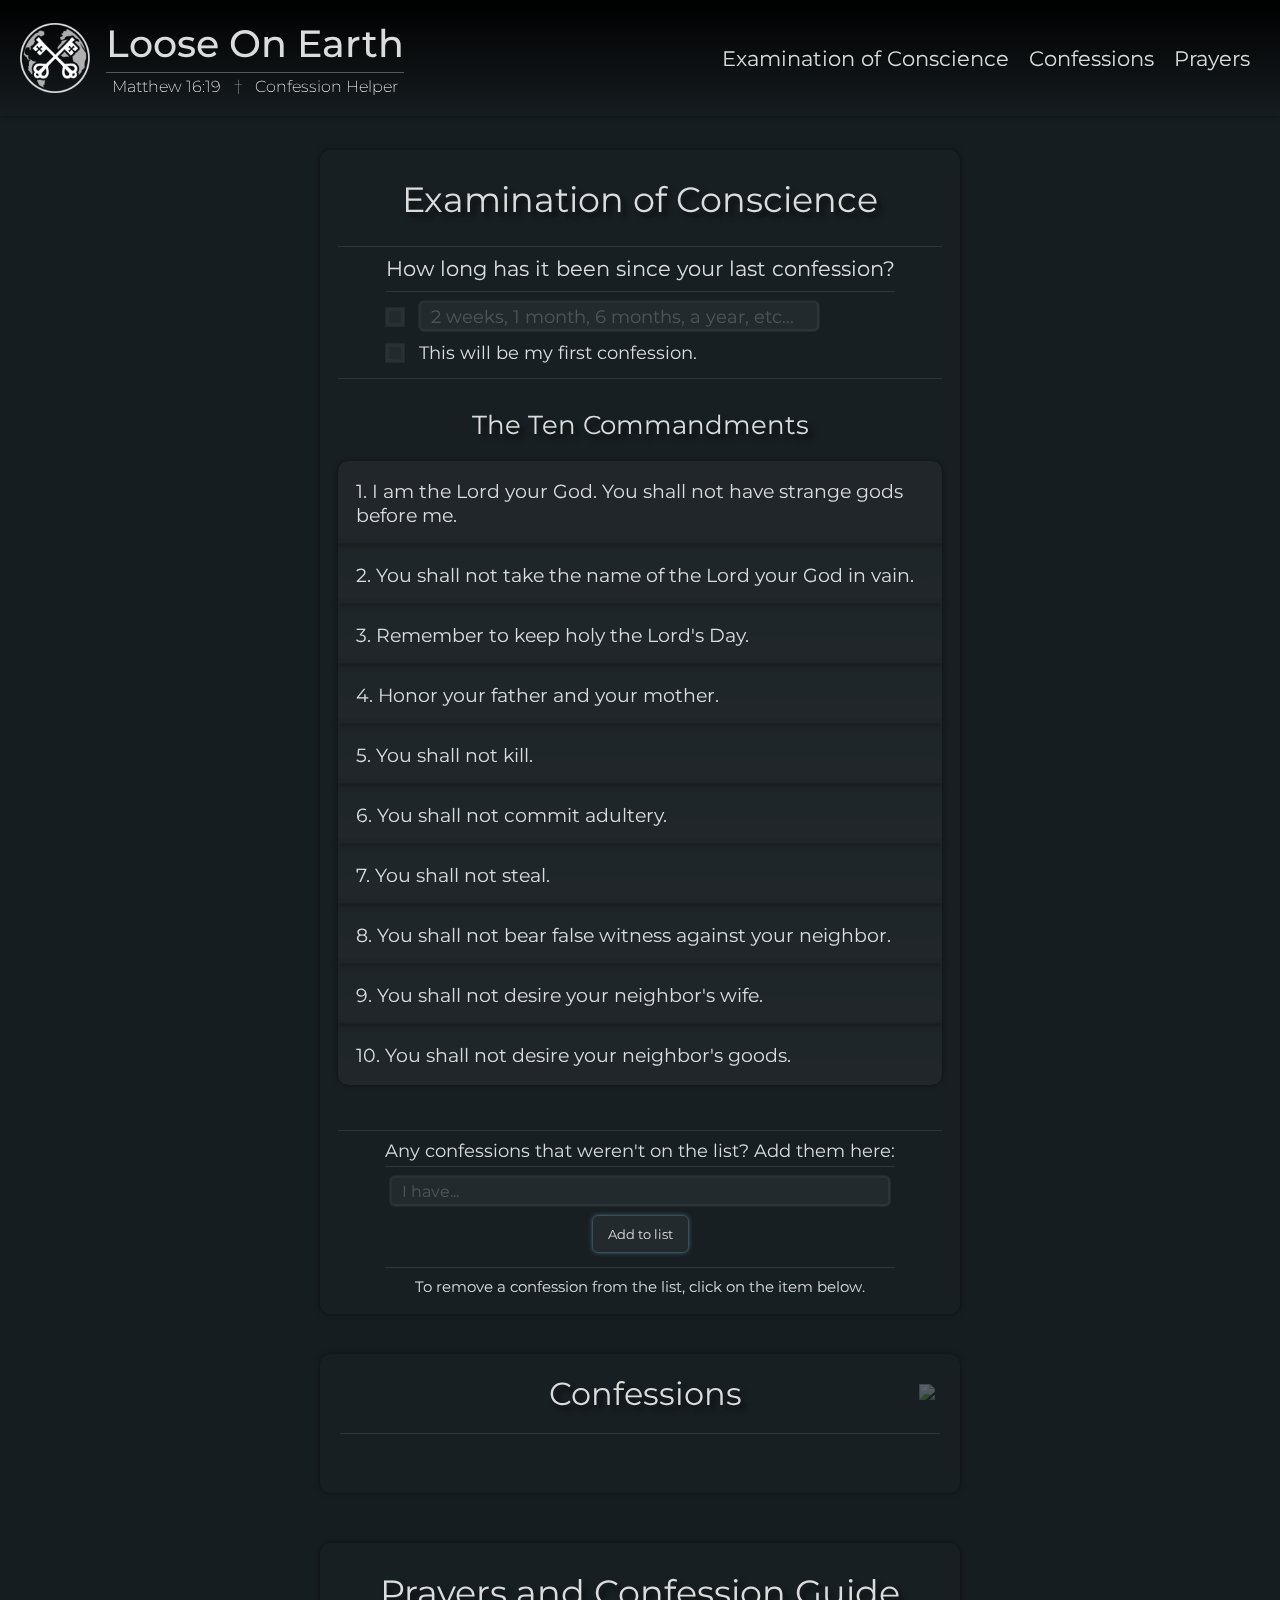
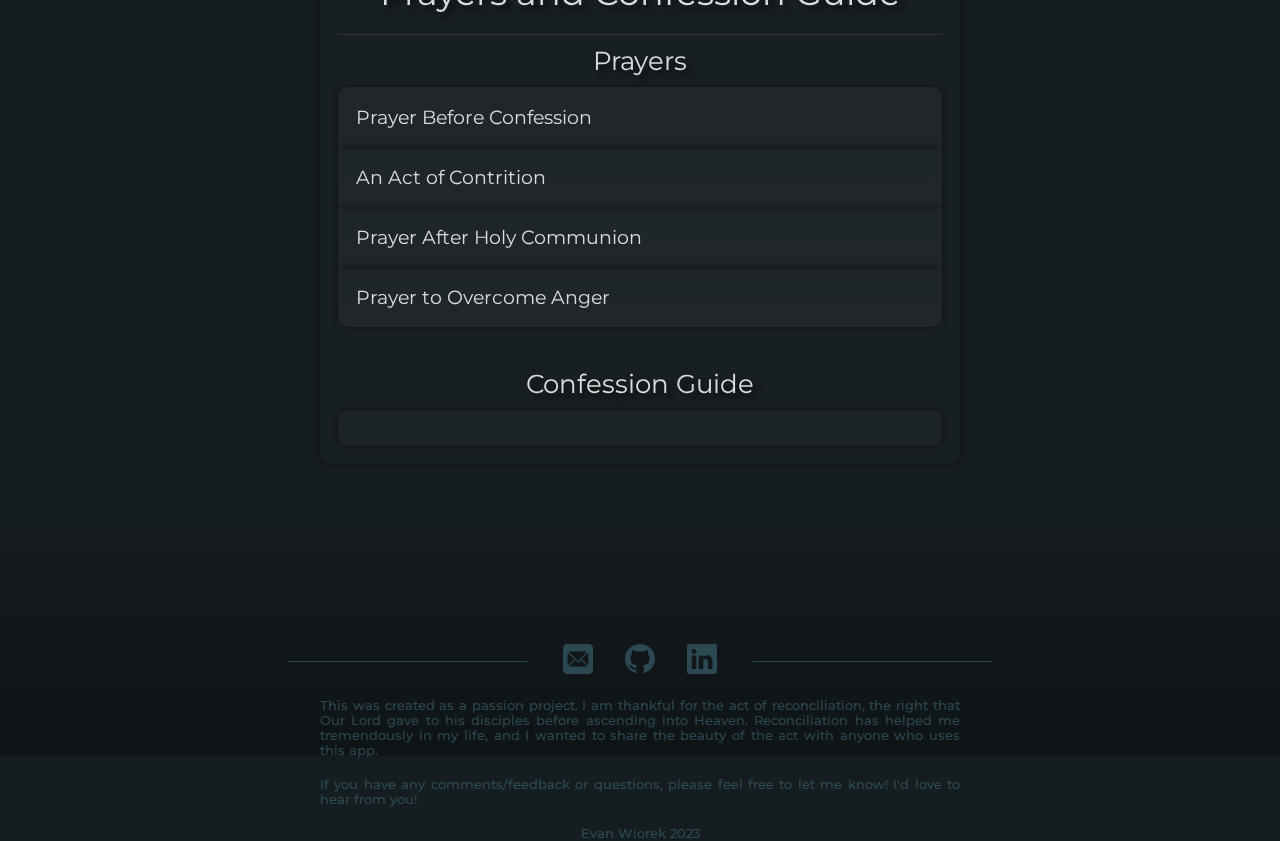
==== index.html @ c0ef5c5b "add-footer" ====
<!DOCTYPE html>
<html lang="en">

<head>
    <meta charset="UTF-8">
    <meta http-equiv="X-UA-Compatible" content="IE=edge">
    <meta name="viewport" content="width=device-width, initial-scale=1.0">
    <meta name="description"
        content="Create a list of confessions by going through an examination of conscience - prepare yourself with prayers before, during, and after The Act of Reconciliation.">
    <meta property="og:description" content="Loose on Earth | Confession Helper" />
    <title>Loose on Earth | Confession Helper</title>
    <meta property="og:title" content="Evan Wiorek" />
    <meta property="og:url" content="https://loose-on-earth.com/" />
    <meta property="og:image" content="https://i.imgur.com/UdhQSaC.png" />
    <link rel="icon" type="image/x-icon" href="/assets/favicon.ico">
    <link rel="stylesheet" href="style.css">
    <link rel="stylesheet" href="universal-and-media.css">
</head>

<body>
    <div class="main-container" id="topofpage">

        <!--Background Image-->
        <img class="background-image" src="./assets/bg8.jpg" alt="bg">


        <!-- Mobile Navigation Menu -->
        <div class="mobile-nav">
            <div class="mobile-left">
                <a href="#topofpage">
                    <div class="logo d-flex align-items-center gap-1">
                        <div class="logo-left d-flex align-items-center">
                            <img src="./assets/logo.png" alt="Loose On Earth logo">
                        </div>
                        <div class="logo-right">
                            <h2>Loose On Earth</h2>
                            <div class="logo-line"></div>
                            <div class="logo-bottom d-flex align-items-center justify-content-around">
                                <h6>Matthew 16:19</h6>
                                <span class="vertical-line">†</span>
                                <h6>Confession Helper</h6>
                            </div>
                        </div>
                    </div>
                </a>
            </div>
            <div class="mobile-right" id="mobile-links">
                <div class="mobile-line col-sm-11 col-md-11"></div>
                <a href="#examination-of-conscience">Examination of Conscience</a>
                <a href="#confessions-list-jump-point">Confessions</a>
                <a href="#prayers">Prayers</a>
            </div>
            <a href="javascript:void(0);" class="icon" onclick="mobileNav()">
                <svg xmlns="http://www.w3.org/2000/svg" width="25" height="25" fill="currentColor" class="bi bi-list"
                    viewBox="0 0 16 16">
                    <path fill-rule="evenodd"
                        d="M2.5 12a.5.5 0 0 1 .5-.5h10a.5.5 0 0 1 0 1H3a.5.5 0 0 1-.5-.5zm0-4a.5.5 0 0 1 .5-.5h10a.5.5 0 0 1 0 1H3a.5.5 0 0 1-.5-.5zm0-4a.5.5 0 0 1 .5-.5h10a.5.5 0 0 1 0 1H3a.5.5 0 0 1-.5-.5z" />
                </svg>
            </a>
        </div>

        <!--Desktop Navbar-->
        <div class="navbar d-flex align-items-center justify-content-between">
            <div class="nav-left d-flex">
                <a href="#topofpage">
                    <div class="logo d-flex align-items-center gap-1">
                        <div class="logo-left d-flex align-items-center">
                            <img src="./assets/logo.png" alt="Loose On Earth Logo">
                        </div>
                        <div class="logo-right">
                            <h2>Loose On Earth</h2>
                            <div class="logo-line"></div>
                            <div class="logo-bottom d-flex align-items-center justify-content-around">
                                <h6>Matthew 16:19</h6>
                                <span class="vertical-line">†</span>
                                <h6>Confession Helper</h6>
                            </div>
                        </div>
                    </div>
                </a>
            </div>
            <div class="nav-right d-flex">
                <a class="navlink" href="#examination-of-conscience">Examination of Conscience</a>
                <a class="navlink" href="#confessions-list-jump-point">Confessions</a>
                <a class="navlink" href="#prayers">Prayers</a>
            </div>
        </div>

        <!--webpage body-->
        <div class="body-container d-flex flex-column align-items-center col-sm-12 m-auto">

            <!--Examination of Conscience-->

            <div class="eoc-container" id="examination-of-conscience">
                <div class="card-body col-lg-6 col-md-9 col-sm-11 m-auto d-flex flex-column">
                    <h1 class="eoc-title">Examination of Conscience</h1>
                    <div class="body-container-line"></div>

                    <!--Time since last confession-->
                    <div class="time-since-last-container m-auto">
                        <h3 class="m-bottom">How long has it been since your last confession?</h3>
                        <div class="body-container-line m-bottom"></div>
                        <div class="options">
                            <div class="option-1">
                                <input type="radio" id="custom-time" name="time-since"
                                    onclick="beforeListAdd(this, customTime)">
                                <label for="custom-time"><input type="text" id="customTime"
                                        placeholder="2 weeks, 1 month, 6 months, a year, etc..."
                                        oninput="customTimeSentence()" onclick="customTimeClick()"></label>
                            </div>
                            <div class="option-2">
                                <input type="radio" id="first-time" name="time-since"
                                    onclick="beforeListAdd(this, firstTime)">
                                <label for="first-time"><span id="firstTime">This will be my first
                                        confession.</span></label>
                            </div>
                        </div>
                    </div>

                    <div class="body-container-line"></div>

                    <!--The ten commandments-->
                    <div class="ten-commandments m-auto">
                        <h2 class="tenc-title">The Ten Commandments</h2>
                        <button class="accordion commandment-1">1. I am the Lord your God. You shall not have strange
                            gods
                            before
                            me.</button>

                        <div class="panel panel-text transition-1">
                            <p>Check all that apply:</p>
                            <div class="body-container-line"></div>
                            <label class="check-item-container">
                                <input type="checkbox" onclick="addToConfessionList(this, item1)">
                                <span class="check-text" id="item1">I failed to give God enough of my time in
                                    prayer</span>
                                <span class="checkmark"></span>
                            </label>

                            <label class="check-item-container">
                                <input type="checkbox" onclick="addToConfessionList(this, item2)">
                                <span class="check-text" id="item2">I refused to believe in the teachings of the
                                    Catholic
                                    Church.</span>
                                <span class="checkmark"></span>
                            </label>

                            <label class="check-item-container">
                                <input type="checkbox" onclick="addToConfessionList(this, item3)">
                                <span class="check-text" id="item3">I've been involved with superstitious practices or
                                    with
                                    the occult (palm-reading, fortune-telling, etc)</span>
                                <span class="checkmark"></span>
                            </label>

                            <label class="check-item-container">
                                <input type="checkbox" onclick="addToConfessionList(this, item4)">
                                <span class="check-text" id="item4">I've been involed in/practiced other religions
                                    besides
                                    Catholicism</span>
                                <span class="checkmark"></span>
                            </label>

                            <label class="check-item-container">
                                <input type="checkbox" onclick="addToConfessionList(this, item5)">
                                <span class="check-text" id="item5">I performed my duties toward God
                                    reluctantly/grudgingly</span>
                                <span class="checkmark"></span>
                            </label>

                            <label class="check-item-container">
                                <input type="checkbox" onclick="addToConfessionList(this, item6)">
                                <span class="check-text" id="item6">I received the Eucharist in a state of mortal sin or
                                    without proper preparation</span>
                                <span class="checkmark"></span>
                            </label>

                            <label class="check-item-container">
                                <input type="checkbox" onclick="addToConfessionList(this, item7)">
                                <span class="check-text" id="item7">I failed to fast for an hour before receiving the
                                    Eucharist</span>
                                <span class="checkmark"></span>
                            </label>

                            <label class="check-item-container">
                                <input type="checkbox" onclick="addToConfessionList(this, item8)">
                                <span class="check-text" id="item8">I deliberately told a lie or withheld a mortal sin
                                    from
                                    the
                                    priest in Confession</span>
                                <span class="checkmark"></span>
                            </label>

                            <label class="check-item-container">
                                <input type="checkbox" onclick="addToConfessionList(this, item9)">
                                <span class="check-text" id="item9">I presumed God's mercy (committed a sin because I
                                    know
                                    God will forgive me)</span>
                                <span class="checkmark"></span>
                            </label>


                            <label class="check-item-container">
                                <input type="checkbox" onclick="addToConfessionList(this, item10)">
                                <span class="check-text" id="item10">I failed to defend Catholic moral values</span>
                                <span class="checkmark"></span>
                            </label>


                            <label class="check-item-container">
                                <input type="checkbox" onclick="addToConfessionList(this, item11)">
                                <span class="check-text" id="item11">I committed the sin of sacrilege (profanation of a
                                    sacred person, place, or thing)</span>
                                <span class="checkmark"></span>
                            </label>


                            <label class="check-item-container">
                                <input type="checkbox" onclick="addToConfessionList(this, item12)">
                                <span class="check-text" id="item12">I voted for a candidate or a policy that does not
                                    align
                                    with my Catholic values</span>
                                <span class="checkmark"></span>
                            </label>


                            <label class="check-item-container">
                                <input type="checkbox" onclick="addToConfessionList(this, item13)">
                                <span class="check-text" id="item13">I listened to music or watched TV/Movie media that
                                    had
                                    a bad influence on me</span>
                                <span class="checkmark"></span>
                            </label>


                            <label class="check-item-container">
                                <input type="checkbox" onclick="addToConfessionList(this, item14)">
                                <span class="check-text" id="item14">I failed to make God a priority in my life</span>
                                <span class="checkmark"></span>
                            </label>


                            <label class="check-item-container">
                                <input type="checkbox" onclick="addToConfessionList(this, item15)">
                                <span class="check-text" id="item15">I've been prideful or vain</span>
                                <span class="checkmark"></span>
                            </label>


                            <label class="check-item-container">
                                <input type="checkbox" onclick="addToConfessionList(this, item16)">
                                <span class="check-text" id="item16">I committed gluttony (eating/drinking to the
                                    destruction of our health)</span>
                                <span class="checkmark"></span>
                            </label>

                        </div>

                        <button class="accordion">2. You shall not take the name of the Lord your God in vain.</button>
                        <div class="panel panel-text transition-2">

                            <label class="check-item-container">
                                <input type="checkbox" onclick="addToConfessionList(this, item17)">
                                <span class="check-text" id="item17">I failed to try my best to fulfill my promises to
                                    God</span>
                                <span class="checkmark"></span>
                            </label>

                            <label class="check-item-container">
                                <input type="checkbox" onclick="addToConfessionList(this, item18)">
                                <span class="check-text" id="item18">I used foul language</span>
                                <span class="checkmark"></span>
                            </label>

                            <label class="check-item-container">
                                <input type="checkbox" onclick="addToConfessionList(this, item19)">
                                <span class="check-text" id="item19">I used the Lord's name in vain, either jokingly,
                                    angrily, or in any irreverent way</span>
                                <span class="checkmark"></span>
                            </label>

                            <label class="check-item-container">
                                <input type="checkbox" onclick="addToConfessionList(this, item20)">
                                <span class="check-text" id="item20">I insulted God</span>
                                <span class="checkmark"></span>
                            </label>


                        </div>
                        <button class="accordion">3. Remember to keep holy the Lord's Day.</button>
                        <div class="panel panel-text transition-3">
                            <label class="check-item-container">
                                <input type="checkbox" onclick="addToConfessionList(this, item21)">
                                <span class="check-text" id="item21">I skipped mass on a Sunday</span>
                                <span class="checkmark"></span>
                            </label>

                            <label class="check-item-container">
                                <input type="checkbox" onclick="addToConfessionList(this, item22)">
                                <span class="check-text" id="item22">I skipped mass on a holy day of obligation</span>
                                <span class="checkmark"></span>
                            </label>

                            <label class="check-item-container">
                                <input type="checkbox" onclick="addToConfessionList(this, item23)">
                                <span class="check-text" id="item23">I often arrive to mass late or leave early</span>
                                <span class="checkmark"></span>
                            </label>

                            <label class="check-item-container">
                                <input type="checkbox" onclick="addToConfessionList(this, item24)">
                                <span class="check-text" id="item24">I was too busy to rest and spend with my family on
                                    Sunday</span>
                                <span class="checkmark"></span>
                            </label>

                            <label class="check-item-container">
                                <input type="checkbox" onclick="addToConfessionList(this, item25)">
                                <span class="check-text" id="item25">I failed to fast on Ash Wednesday and Good
                                    Friday</span>
                                <span class="checkmark"></span>
                            </label>

                            <label class="check-item-container">
                                <input type="checkbox" onclick="addToConfessionList(this, item26)">
                                <span class="check-text" id="item26">I failed to receive the Eucharist at least once
                                    during Easter</span>
                                <span class="checkmark"></span>
                            </label>

                        </div>
                        <button class="accordion">4. Honor your father and your mother.</button>
                        <div class="panel panel-text transition-1">
                            <p>For Parents:</p>
                            <div class="body-container-line"></div>

                            <label class="check-item-container">
                                <input type="checkbox" onclick="addToConfessionList(this, item27)">
                                <span class="check-text" id="item27">I failed to teach my children their prayers, send
                                    them to church, or give them a Christian education</span>
                                <span class="checkmark"></span>
                            </label>

                            <label class="check-item-container">
                                <input type="checkbox" onclick="addToConfessionList(this, item28)">
                                <span class="check-text" id="item28">I set a bad example for my children</span>
                                <span class="checkmark"></span>
                            </label>

                            <label class="check-item-container">
                                <input type="checkbox" onclick="addToConfessionList(this, item29)">
                                <span class="check-text" id="item29">I neglected my family</span>
                                <span class="checkmark"></span>
                            </label>

                            <label class="check-item-container">
                                <input type="checkbox" onclick="addToConfessionList(this, item30)">
                                <span class="check-text" id="item30">I neglected to watch over my children, monitor
                                    their companions, and the media they partake in (books, movies shows, social media,
                                    etc)</span>
                                <span class="checkmark"></span>
                            </label>

                            <label class="check-item-container">
                                <input type="checkbox" onclick="addToConfessionList(this, item31)">
                                <span class="check-text" id="item31">I failed to see to it that my child made their
                                    First Confession and First Communion</span>
                                <span class="checkmark"></span>
                            </label>

                            <label class="check-item-container">
                                <input type="checkbox" onclick="addToConfessionList(this, item32)">
                                <span class="check-text" id="item32">I failed to see to it that my children have
                                    received the sacrament of Confirmation</span>
                                <span class="checkmark"></span>
                            </label>

                            <label class="check-item-container">
                                <input type="checkbox" onclick="addToConfessionList(this, item33)">
                                <span class="check-text" id="item33">I failed to care for my elderly relatives</span>
                                <span class="checkmark"></span>
                            </label>

                            <label class="check-item-container">
                                <input type="checkbox" onclick="addToConfessionList(this, item34)">
                                <span class="check-text" id="item34">I failed to teach my children about their human
                                    sexuality</span>
                                <span class="checkmark"></span>
                            </label>

                            <label class="check-item-container">
                                <input type="checkbox" onclick="addToConfessionList(this, item35)">
                                <span class="check-text" id="item35">I've broken a just law</span>
                                <span class="checkmark"></span>
                            </label>
                            <div class="body-container-line"></div>

                            <p>For Children:</p>
                            <div class="body-container-line"></div>

                            <label class="check-item-container">
                                <input type="checkbox" onclick="addToConfessionList(this, item36)">
                                <span class="check-text" id="item36">I've been disobedient toward my parents</span>
                                <span class="checkmark"></span>
                            </label>

                            <label class="check-item-container">
                                <input type="checkbox" onclick="addToConfessionList(this, item37)">
                                <span class="check-text" id="item37">I neglected to help my parents when my help was
                                    needed</span>
                                <span class="checkmark"></span>
                            </label>

                            <label class="check-item-container">
                                <input type="checkbox" onclick="addToConfessionList(this, item38)">
                                <span class="check-text" id="item38">I've shown my parents little affection or
                                    respect</span>
                                <span class="checkmark"></span>
                            </label>

                            <label class="check-item-container">
                                <input type="checkbox" onclick="addToConfessionList(this, item39)">
                                <span class="check-text" id="item39">I reacted in spite when corrected by my
                                    parents</span>
                                <span class="checkmark"></span>
                            </label>

                            <label class="check-item-container">
                                <input type="checkbox" onclick="addToConfessionList(this, item40)">
                                <span class="check-text" id="item40">I failed to do my chores</span>
                                <span class="checkmark"></span>
                            </label>

                        </div>
                        <button class="accordion">5. You shall not kill.</button>
                        <div class="panel panel-text transition-1">


                            <label class="check-item-container">
                                <input type="checkbox" onclick="addToConfessionList(this, item41)">
                                <span class="check-text" id="item41">I've injured or taken the life of someone either
                                    intentionally or with reckless driving</span>
                                <span class="checkmark"></span>
                            </label>

                            <label class="check-item-container">
                                <input type="checkbox" onclick="addToConfessionList(this, item42)">
                                <span class="check-text" id="item42">I physically hurt someone</span>
                                <span class="checkmark"></span>
                            </label>

                            <label class="check-item-container">
                                <input type="checkbox" onclick="addToConfessionList(this, item43)">
                                <span class="check-text" id="item43">I've made an occasion for others to sin (by way of
                                    conversation, the telling of religiously, racially, or sexually offensive jokes, my
                                    way of dressing, inviting someone to attend certain shows, lending harmful books or
                                    magazines, helping someone to steal, etc.)</span>
                                <span class="checkmark"></span>
                            </label>

                            <label class="check-item-container">
                                <input type="checkbox" onclick="addToConfessionList(this, item44)">
                                <span class="check-text" id="item44">I have failed to repair the scandal I have caused
                                    for others</span>
                                <span class="checkmark"></span>
                            </label>

                            <label class="check-item-container">
                                <input type="checkbox" onclick="addToConfessionList(this, item45)">
                                <span class="check-text" id="item45">I have caused harm to others with my words or
                                    actions</span>
                                <span class="checkmark"></span>
                            </label>

                            <label class="check-item-container">
                                <input type="checkbox" onclick="addToConfessionList(this, item46)">
                                <span class="check-text" id="item46">I have harbored hatred or desired revenge toward
                                    another in my heart</span>
                                <span class="checkmark"></span>
                            </label>

                            <label class="check-item-container">
                                <input type="checkbox" onclick="addToConfessionList(this, item47)">
                                <span class="check-text" id="item47">I have mutilated myself</span>
                                <span class="checkmark"></span>
                            </label>

                            <label class="check-item-container">
                                <input type="checkbox" onclick="addToConfessionList(this, item48)">
                                <span class="check-text" id="item48">I have had or participated in an abortion</span>
                                <span class="checkmark"></span>
                            </label>

                            <label class="check-item-container">
                                <input type="checkbox" onclick="addToConfessionList(this, item49)">
                                <span class="check-text" id="item49">I have used artificial birth control or suggested
                                    others to do so</span>
                                <span class="checkmark"></span>
                            </label>

                            <label class="check-item-container">
                                <input type="checkbox" onclick="addToConfessionList(this, item50)">
                                <span class="check-text" id="item50">I have taken part in sterilization (vasectomy, or
                                    tubal ligation, etc.)</span>
                                <span class="checkmark"></span>
                            </label>

                            <label class="check-item-container">
                                <input type="checkbox" onclick="addToConfessionList(this, item51)">
                                <span class="check-text" id="item51">I have attempted suicide</span>
                                <span class="checkmark"></span>
                            </label>

                            <label class="check-item-container">
                                <input type="checkbox" onclick="addToConfessionList(this, item52)">
                                <span class="check-text" id="item52">I have participated in euthanasia</span>
                                <span class="checkmark"></span>
                            </label>

                            <label class="check-item-container">
                                <input type="checkbox" onclick="addToConfessionList(this, item53)">
                                <span class="check-text" id="item53">I have abused drugs or alcohol</span>
                                <span class="checkmark"></span>
                            </label>

                            <label class="check-item-container">
                                <input type="checkbox" onclick="addToConfessionList(this, item54)">
                                <span class="check-text" id="item54">I have allowed myself to be controlled by
                                    anger</span>
                                <span class="checkmark"></span>
                            </label>

                        </div>
                        <button class="accordion">6. You shall not commit adultery.</button>
                        <div class="panel panel-text transition-4">


                            <label class="check-item-container">
                                <input type="checkbox" onclick="addToConfessionList(this, item55)">
                                <span class="check-text" id="item55">I have had sex outside of marriage</span>
                                <span class="checkmark"></span>
                            </label>

                            <label class="check-item-container">
                                <input type="checkbox" onclick="addToConfessionList(this, item56)">
                                <span class="check-text" id="item56">I have willfully entertained impure thoughts</span>
                                <span class="checkmark"></span>
                            </label>

                            <label class="check-item-container">
                                <input type="checkbox" onclick="addToConfessionList(this, item57)">
                                <span class="check-text" id="item57">I have looked at pornography</span>
                                <span class="checkmark"></span>
                            </label>

                            <label class="check-item-container">
                                <input type="checkbox" onclick="addToConfessionList(this, item58)">
                                <span class="check-text" id="item58">I have failed to block out temptations to the best
                                    of my ability, such as by blocking apps/websites on my phone/computer</span>
                                <span class="checkmark"></span>
                            </label>

                            <label class="check-item-container">
                                <input type="checkbox" onclick="addToConfessionList(this, item59)">
                                <span class="check-text" id="item59">I have degraded human love by confusing it with
                                    selfishness/mere pleasure</span>
                                <span class="checkmark"></span>
                            </label>

                            <label class="check-item-container">
                                <input type="checkbox" onclick="addToConfessionList(this, item60)">
                                <span class="check-text" id="item60">I have acted on homosexual desires</span>
                                <span class="checkmark"></span>
                            </label>

                            <label class="check-item-container">
                                <input type="checkbox" onclick="addToConfessionList(this, item61)">
                                <span class="check-text" id="item61">I have failed to honor my husband/wife</span>
                                <span class="checkmark"></span>
                            </label>

                            <label class="check-item-container">
                                <input type="checkbox" onclick="addToConfessionList(this, item62)">
                                <span class="check-text" id="item62">I have read erotic literature</span>
                                <span class="checkmark"></span>
                            </label>

                            <label class="check-item-container">
                                <input type="checkbox" onclick="addToConfessionList(this, item63)">
                                <span class="check-text" id="item63">I have engaged in sexually immoral acts</span>
                                <span class="checkmark"></span>
                            </label>

                            <label class="check-item-container">
                                <input type="checkbox" onclick="addToConfessionList(this, item64)">
                                <span class="check-text" id="item64">I have without serious reason deprived my spouse of
                                    the marital right</span>
                                <span class="checkmark"></span>
                            </label>

                        </div>
                        <button class="accordion">7. You shall not steal.</button>
                        <div class="panel panel-text transition-5">

                            <label class="check-item-container">
                                <input type="checkbox" onclick="addToConfessionList(this, item65)">
                                <span class="check-text" id="item65">I have stolen something</span>
                                <span class="checkmark"></span>
                            </label>

                            <label class="check-item-container">
                                <input type="checkbox" onclick="addToConfessionList(this, item66)">
                                <span class="check-text" id="item66">I have knowingly accepted stolen goods</span>
                                <span class="checkmark"></span>
                            </label>

                            <label class="check-item-container">
                                <input type="checkbox" onclick="addToConfessionList(this, item67)">
                                <span class="check-text" id="item67">I have pirated movies, music, or software</span>
                                <span class="checkmark"></span>
                            </label>

                            <label class="check-item-container">
                                <input type="checkbox" onclick="addToConfessionList(this, item68)">
                                <span class="check-text" id="item68">Out of greed, I have failed to give generously to
                                    my church or to the poor within my capacity</span>
                                <span class="checkmark"></span>
                            </label>

                            <label class="check-item-container">
                                <input type="checkbox" onclick="addToConfessionList(this, item69)">
                                <span class="check-text" id="item69">I have been greedy or have an excessively
                                    materialistic view of life</span>
                                <span class="checkmark"></span>
                            </label>

                            <label class="check-item-container">
                                <input type="checkbox" onclick="addToConfessionList(this, item70)">
                                <span class="check-text" id="item70">I have acted selfishly</span>
                                <span class="checkmark"></span>
                            </label>

                            <label class="check-item-container">
                                <input type="checkbox" onclick="addToConfessionList(this, item71)">
                                <span class="check-text" id="item71">I have been slothful at work or at home</span>
                                <span class="checkmark"></span>
                            </label>

                            <label class="check-item-container">
                                <input type="checkbox" onclick="addToConfessionList(this, item72)">
                                <span class="check-text" id="item72">I have been lazy with my schoolwork</span>
                                <span class="checkmark"></span>
                            </label>

                        </div>
                        <button class="accordion">8. You shall not bear false witness against your neighbor.</button>
                        <div class="panel panel-text transition-2">

                            <label class="check-item-container">
                                <input type="checkbox" onclick="addToConfessionList(this, item73)">
                                <span class="check-text" id="item73">I have told a lie or many lies</span>
                                <span class="checkmark"></span>
                            </label>

                            <label class="check-item-container">
                                <input type="checkbox" onclick="addToConfessionList(this, item74)">
                                <span class="check-text" id="item74">I have unjustly or rashly accused others</span>
                                <span class="checkmark"></span>
                            </label>

                            <label class="check-item-container">
                                <input type="checkbox" onclick="addToConfessionList(this, item75)">
                                <span class="check-text" id="item75">I have cheated or deceived someone</span>
                                <span class="checkmark"></span>
                            </label>

                            <label class="check-item-container">
                                <input type="checkbox" onclick="addToConfessionList(this, item76)">
                                <span class="check-text" id="item76">I have gossiped about others</span>
                                <span class="checkmark"></span>
                            </label>

                            <label class="check-item-container">
                                <input type="checkbox" onclick="addToConfessionList(this, item77)">
                                <span class="check-text" id="item77">I have knowingly led others to sin</span>
                                <span class="checkmark"></span>
                            </label>

                        </div>
                        <button class="accordion">9. You shall not desire your neighbor's wife.</button>
                        <div class="panel panel-text transition-6">

                            <label class="check-item-container">
                                <input type="checkbox" onclick="addToConfessionList(this, item78)">
                                <span class="check-text" id="item78">I have been jealous of someone else's spouse or
                                    significant other</span>
                                <span class="checkmark"></span>
                            </label>

                        </div>
                        <button class="accordion" id="commandment-10-title">10. You shall not desire your neighbor's
                            goods.</button>
                        <div class="panel panel-text last-panel transition-6">

                            <label class="check-item-container">
                                <input type="checkbox" onclick="addToConfessionList(this, item79)">
                                <span class="check-text" id="item79">I have been jealous of something that belongs to
                                    someone else</span>
                                <span class="checkmark"></span>
                            </label>

                        </div>
                    </div>

                    <div class="body-container-line"></div>

                    <!--Add to List button-->
                    <div class="add-to-list-container m-auto">
                        <h4>Any confessions that weren't on the list? Add them here:</h4>
                        <div class="body-container-line"></div>
                        <input type="text" id="customConfession" placeholder="I have...">
                        <br>
                        <button class="add-to-list-button" onclick="customConfessionSentence()">Add to list</button>
                        <div class="body-container-line"></div>
                        <h5>To remove a confession from the list, click on the item below.</h5>
                    </div>
                </div>
            </div>


            <!--Confession List-->
            <div class="confession-list-bg d-flex flex-column col-lg-6 col-md-9 col-sm-11"
                id="confession-list-container">
                <div class="title-and-copy d-flex align-items-center justify-content-center">
                    <div class="list-title d-flex justify-content-center col-lg-11 col-md-11 col-sm-11">
                        <h1 id="confessions-list-jump-point" class="list-title">Confessions</h1>
                    </div>
                    <div class="copy-button-box d-flex justify-content-end col-lg-1 col-md-1 col-sm-1">
                        <div class="tooltip d-flex flex-column">
                            <button class="copy-button" onclick="copyConfessionList()" onmouseout="outFunc()"><img
                                    src="./assets/clipboard.png"></button>
                            <span class="tooltiptext" id="myTooltip">Copy List</span>
                        </div>
                    </div>
                </div>
                <div class="confessions-line"></div>
                <!--Everything that gets copied on copy button click-->
                <div id="complete-list">
                    <!--Time since last confession-->
                    <div id="before-list"></div>
                    <!--Checkbox confessions-->
                    <div class="confession-list" id="confession-list"></div>
                    <!--Custom input confessions-->
                    <div id="after-list"></div>
                </div>
            </div>



            <!--Prayers and confession guide-->
            <div class="card-body prayers-and-guide-container col-lg-6 col-md-9 col-sm-11 m-auto">
                <h1 class="prayers-and-guide-title">Prayers and Confession Guide</h1>
                <div class="body-container-line"></div>

                <div class="prayers-container">
                    <h2 id="prayers" class="prayers-title">Prayers</h2>
                    <button class="accordion prayer-1">Prayer Before Confession</button>
                    <div class="panel panel-text transition-6">
                        <div class="p-tags">
                            <p>O most merciful God! Prostrate at your feet, I implore your forgiveness. I sincerely
                                desire to leave all my evil ways and to confess my sins with all sincerity to you and to
                                your
                                priest. I am a sinner, have mercy on me, O Lord. Give me a lively faith and a firm hope
                                in the Passion
                                of my Redeemer. Give me, for your mercy's sake a sorrow for having offended so good a
                                God.</p>
                            <p>Mary, my mother, refuge of sinners, pray for me that I may make a good confession. Amen.
                            </p>
                        </div>

                    </div>

                    <button class="accordion">An Act of Contrition</button>
                    <div class="panel panel-text transition-6">
                        <p>Lord God, in your goodness have mercy on me: I am sorry for my sins with all my heart. In
                            choosing to do wrong and failing to do good, I have sinned against you whom I should love
                            above
                            all things. Create in me a clean heart and renew within me an upright spirit. I firmly
                            intend,
                            with your help, to do penance, to sin no more, and to avoid whatever leads me to sin. Our
                            Savior
                            Jesus Christ suffered and died for us. In His name, my God, have mercy. Amen.</p>
                    </div>
                    <button class="accordion">Prayer After Holy Communion</button>
                    <div class="panel panel-text transition-3">
                        <p>Dear Lord, help me to remove from my mind every thought or opinion which You would not
                            sanction,
                            every feeling form my heart which You would not approve. Grant that I may spend the hours of
                            the
                            day gladly working with You according to Your will. Help me just for today and be with me in
                            it.
                        </p>
                        <p>In the long hours of work, that I may not grow weary or slack in serving You. In
                            conversations,
                            that they may not be to me occasions of uncharitableness. In the day's worries and
                            disappointments, that I may be patient with myself and with those around me. In moments of
                            fatigue and illness, that I may be mindful of others rather than of myself.</p>
                        <p>In temptations, that I may be generous and loyal, so that when the day is over I may lay it
                            at
                            Your feet, with its successes which are all Yours, and its failures which are all my own,
                            and
                            feel that life is real and peaceful, and blessed when spent with You as the Guest of my
                            soul.
                            Amen.</p>
                    </div>
                    <button class="accordion" id="last-prayer-title">Prayer to Overcome Anger</button>
                    <div class="panel panel-text last-panel transition-3">
                        <p>O Lord, I am sorry that anger rises so often in my heart. Many times I feel disappointed in
                            myself, yet even worse I offend You. Without Your help I will never win this battle with
                            rage.
                            But Your word says that "I have the strength for everything through Christ who empowers me."
                        </p>
                        <p>Help me to pray, to look to You, to take a step back and calm down. I repent of holding on to
                            anger and giving the devil a foothold in my life and relationships. I am determined to
                            follow
                            Your Word, until You have renewed my mind, giving me the mind of Christ - a mind at peace
                            with
                            God, with myself, and with others.</p>
                        <p>Shape my being into earnest kindness, a reflection of Your perfection. Grant me the grace of
                            self-control, that I may not display unjust anger. In times when I feel anger surging again,
                            please remind me of these things.</p>
                        <p>In the name of the Father, the Son and the Holy Spirit. Amen.</p>
                    </div>
                </div>

                <div class="guide-container">
                    <h2 id="guide" class="guide-title">Confession Guide</h2>
                    <div class="card-body guide-body">
                        <p></p>
                    </div>
                </div>


            </div>
        </div>

        <div class="footer">
            <div class="footer-body">
                <div class="footer-container d-flex flex-column align-items-center justify-content-evenly">
                    <div class="line-and-links d-flex align-items-center col-lg-7 col-md-9 col-sm-12 m-auto">
                        <div class="footer-line-1"></div>
                        <div class="contact-links d-flex align-items-center justify-content-around col-lg-3 col-md-4 col-sm-5">
                           <a href="mailto:wiorek.evan@gmail.com" target="_blank">
                            <img src="./assets/email.svg" alt="email" class="contact-svg">
                           </a> 
                           <a href="https://github.com/EvanWiorek/" target="_blank">
                            <img src="./assets/github.svg" alt="github" class="contact-svg">
                           </a> 
                           <a href="https://www.linkedin.com/in/evan-wiorek-082900104/" target="_blank">
                            <img src="./assets/linkedin.svg" alt="linkedin" class="contact-svg">
                           </a> 
                        </div>
                        <div class="footer-line-1"></div>
                    </div>
                    <div class="footer-text col-lg-6 col-md-8 col-sm-10">
                        <p>This was created as a passion project. I am thankful for the act of reconciliation, the right that Our Lord gave to his disciples before ascending into Heaven. Reconciliation has helped me tremendously in my life, and I wanted to share the beauty of the act with anyone who uses this app.</p>
                        <br>
                        <p>If you have any comments/feedback or questions, please feel free to let me know! I'd love to hear from you!</p>
                        <br>
                    </div>
                    <div class="footer-text-bottom">
                        <p>Evan Wiorek 2023</p>
                    </div>

                </div>
            </div>
        </div>





    </div>

    <script src="script.js"></script>
</body>

</html>
---- style.css ----
@import url('https://fonts.googleapis.com/css2?family=Montserrat:ital,wght@0,100;0,200;0,300;0,400;0,500;0,600;0,700;0,800;0,900;1,100;1,200;1,300;1,400;1,500;1,600;1,700;1,800;1,900&display=swap');

* {
    margin: 0;
    padding: 0;
    font-family: 'Montserrat', sans-serif;
    font-weight: 400;
    box-sizing: border-box;
}

body {
    background-color: #161d20;
    overflow-x: hidden;
}

html {
    scroll-behavior: smooth;
    -webkit-tap-highlight-color: rgba(255, 255, 255, 0.08);
}

*::-webkit-scrollbar {
    width: 10px;
}

*::-webkit-scrollbar-track {
    background: #111618;
}

*::-webkit-scrollbar-thumb {
    background-color: #192125;
    border-radius: 20px;
    border: 0px;
}

.background-image {
    animation: rotation 1500s infinite linear;
    z-index: -1;
    position: fixed;
    top: -200px;
    left: -400px;
    width: 150%;
}

@keyframes rotation {
    from {
        transform: rotate(0deg);
    }

    to {
        transform: rotate(359deg);
    }
}

/*Universal styles*/

.card-body {
    background-color: rgba(255, 255, 255, 0.01);
    backdrop-filter: blur(15px);
    padding: 18px;
    border: none;
    outline: none;
    border-radius: 10px;
    box-shadow: 0px 0px 5px 0px rgb(0 0 0 / .5);
    font-size: 1.1rem;
}

.body-container-line {
    width: 100%;
    height: .1px;
    background-color: rgba(255, 255, 255, 0.1);
    margin-top: 5px;
    margin-bottom: 10px;
}

.accordion {
    background-color: rgba(255, 255, 255, 0.025);
    backdrop-filter: blur(15px);
    color: #dadcdd;
    cursor: pointer;
    padding: 18px;
    width: 100%;
    text-align: left;
    border: none;
    outline: none;
    transition: 0.4s;
    box-shadow: 0px 0px 5px 0px rgb(0 0 0 / .5);
    -webkit-tap-highlight-color: rgba(255, 255, 255, 0.08);
    font-size: 1.2rem;
    z-index: 1;
}

.transition-1 {
    transition: max-height .64s ease-out;
}

.transition-2 {
    transition: max-height 0.27s ease-out;
}

.transition-3 {
    transition: max-height 0.35s ease-out;
}

.transition-4 {
    transition: max-height 0.45s ease-out;
}

.transition-5 {
    transition: max-height 0.40s ease-out;
}

.transition-6 {
    transition: max-height 0.2s ease-out;
}


.active {
    background-color: rgba(255, 255, 255, 0.05);
}

.panel {
    padding: 0 18px;
    background-color: rgba(255, 255, 255, 0.02);
    backdrop-filter: blur(15px);
    max-height: 0;
    overflow: hidden;
    /* transition: max-height 0.3s ease-out; */
    color: #dadcdd;
    box-shadow: 0px 0px 5px 0px rgb(0 0 0 / .5);
}

.panel-text p {
    padding: 20px;
}

.panel-text label {
    padding: 22px 0px 22px 25px;
    margin-left: 8px;
}

/*Desktop Navbar*/
.navbar {
    padding: 20px;
    background: linear-gradient(180deg, rgb(0, 0, 0) 0%, rgba(255, 255, 255, 0) 100%);
    width: 100%;
    font-size: 1.3rem;
    box-shadow: 0px 0px 5px 0px rgb(0 0 0 / .5);
    backdrop-filter: blur(15px);
    z-index: 100;
    position: fixed;
    -webkit-tap-highlight-color: rgba(255, 255, 255, 0.08);
}

.logo {
    transition: 0.2s;
}

.logo img {
    width: 70px;
    height: revert;
}

.logo h2 {
    font-weight: 500;
}

.logo-line {
    width: 100%;
    height: .1px;
    background-color: rgba(255, 255, 255, 0.3);
    margin-top: 5px;
    margin-bottom: 5px;
}

.logo h6 {
    font-weight: 200;
    font-size: 1rem;
    text-align: center;
    color: #ffffff;
}

.vertical-line {
    font-weight: 100;
    font-size: 1rem;
    margin-top: -3px;
}

.nav-left a {
    color: #dadcdd;
    text-decoration: none;
    font-size: 1.6rem;
}

.nav-right a {
    color: #dadcdd;
    text-decoration: none;
    margin: 10px;
    transition: 0.2s;
}

/*Mobile Navbar*/
.mobile-nav {
    padding-left: 15px;
    background: linear-gradient(180deg, rgb(0, 0, 0) 0%, rgba(255, 255, 255, 0) 100%);
    width: 100%;
    color: #dadcdd;
    box-shadow: 0px 0px 5px 0px rgb(0 0 0 / .5);
    backdrop-filter: blur(15px);
    position: fixed;
    z-index: 100;
    visibility: hidden;
}

.mobile-line {
    width: 100%;
    height: .1px;
    background-color: rgba(255, 255, 255, 0.1);
    margin-top: 5px;
    margin-bottom: 5px;
}

.mobile-left a {
    color: #dadcdd;
    text-align: left;
    text-decoration: none;
    padding: 10px;
    -webkit-tap-highlight-color: rgba(255, 255, 255, 0.05);
}

.mobile-right {
    margin-top: 0px;
}

.mobile-right a {
    color: #dadcdd;
    padding: 14px 10px;
    text-decoration: none;
    font-size: 1rem;
    display: block;
    position: relative;
    -webkit-tap-highlight-color: rgba(255, 255, 255, 0.05);
}

.icon {
    color: #dadcdd;
    text-decoration: none;
    font-size: 17px;
    display: block;
    position: absolute;
    right: 0;
    top: 25px;
    margin-right: 10px;
    padding: 10px 10px;
    -webkit-tap-highlight-color: rgba(255, 255, 255, 0.05);
}

#mobile-links {
    display: none;
}

.mobile-right a:hover {
    color: #dadcdd;
}

.mobile-name {
    font-size: 1.3rem;
    color: #dadcdd;
}

/*Examination of Conscience*/
.eoc-container {
    z-index: 1;
    padding-top: 150px;
    color: #dadcdd;
}

.eoc-title {
    margin-top: 10px;
    margin-bottom: 20px;
    text-align: center;
    text-shadow: 5px 5px 5px rgba(0, 0, 0, .6);
}

.tenc-title {
    margin-top: 20px;
    margin-bottom: 20px;
    text-align: center;
    text-shadow: 5px 5px 5px rgba(0, 0, 0, .6);
}

/*Time since last confession*/
#customTime,
#customConfession {
    padding: 5px 10px;
    min-height: 30px;
    max-height: 30px;
    min-width: 400px;
    max-width: 400px;
    background-color: rgba(255, 255, 255, 0.05);
    border-radius: 5px;
    border-color: rgba(255, 255, 255, 0.05);
    color: #dadcdd;
    font-size: 1.1rem;
    transition: 0.5s;
    outline: 1px solid rgba(255, 255, 255, 0.05);
}

.option-1, .option-2 {
    margin-bottom: 10px;
}

#customTime:hover {
    box-shadow: 0 0 5px rgba(129, 230, 255, .5),
        0 0 15px rgba(129, 230, 255, .5);
}

#firstTime {
    cursor: pointer;
}

#firstTime:hover {
    color: rgba(255, 255, 255, 0.6);
}


input::placeholder {
    color: rgba(255, 255, 255, 0.2);
}

input[type=text]:focus,
textarea:focus {
    box-shadow: 0 0 5px rgba(129, 230, 255, .5);
    outline: 1px solid rgba(255, 255, 255, 0.05);
}

input[type="radio"] {
    -webkit-appearance: none;
    appearance: none;
    margin: 0;
    font: inherit;
    color: currentColor;
    height: 18px;
    width: 18px;
    background-color: rgba(255, 255, 255, 0.05);
    margin-right: 10px;
    transform: translateY(3px);
    cursor: pointer;
    border: 3px solid;
    border-color: rgba(255, 255, 255, 0.03);
    outline: 1px solid rgba(255, 255, 255, 0.05);
    transition: 0.2s;
}

input[type=radio]:focus {
    box-shadow: 0 0 5px rgba(129, 230, 255, .5);
    outline: 1px solid rgba(255, 255, 255, 0.05);
}

input[type="radio"]:checked {
    background-image: url("./assets/checkmark.png");
    background-size: 90%;
    background-position: center;
    background-repeat: no-repeat;
}

input[type="radio"]:hover {
    background-color: rgba(255, 255, 255, 0.08);
    box-shadow: 0 0 5px rgba(129, 230, 255, .5);
    outline: 1px solid rgba(255, 255, 255, 0.05);
}


/*Ten Commandments*/
.commandment-1,
.prayer-1 {
    border-radius: 10px 10px 0px 0px;
}

#commandment-10-title,
#last-prayer-title {
    border-radius: 0px 0px 10px 10px;
}

.last-panel {
    border-radius: 0px 0px 10px 10px;
    margin-bottom: 40px;
}

/*Checklist Items*/
.check-item-container {
    display: flex;
    position: relative;
    cursor: pointer;
    -webkit-user-select: none;
    -moz-user-select: none;
    -ms-user-select: none;
    user-select: none;
    color: rgb(218, 220, 221);
    -webkit-tap-highlight-color: rgba(255, 255, 255, 0.02);
}

/* Hide the browser's default checkbox */
.check-item-container input {
    position: absolute;
    opacity: 0;
    cursor: pointer;
    height: 0;
    width: 0;
}

.checkmark {
    position: absolute;
    top: 24px;
    left: -5px;
    height: 18px;
    width: 18px;
    background-color: rgba(255, 255, 255, 0.05);
    border: 3px solid;
    border-color: rgba(255, 255, 255, 0.03);
    transition: 0.2s;
    outline: 1px solid rgba(255, 255, 255, 0.05);
}

.check-item-container:hover input~.checkmark {
    background-color: rgba(255, 255, 255, 0.08);
    box-shadow: 0 0 5px rgba(129, 230, 255, .5);
    outline: 1px solid rgba(255, 255, 255, 0.05);
    color: #ffffff;
}


.check-item-container input:checked~.checkmark {
    background-color: rgba(255, 255, 255, 0.03);
    outline: 1px solid rgba(255, 255, 255, 0.03);
    background-color: rgba(255, 255, 255, 0.03);
}

.check-item-container input:checked~.check-text {
    color: rgba(255, 255, 255, 0.2);
}

.checkmark:after {
    content: "";
    position: absolute;
    display: none;
}

.check-item-container input:checked~.checkmark:after {
    display: block;
}

.check-item-container .checkmark:after {
    left: 4.5px;
    top: 2px;
    width: 2.5px;
    height: 5px;
    border: solid rgba(255, 255, 255, 0.15);
    border-width: 0 3px 3px 0;
    -webkit-transform: rotate(45deg);
    -ms-transform: rotate(45deg);
    transform: rotate(45deg);
}


/*Add to list*/
.add-to-list-container {
    color: #dadcdd;
    text-align: center;
}

#customConfession {
    min-width: 500px;
    max-width: 500px;
    font-size: 1rem;
    margin-bottom: 10px;
}

#customConfession:hover {
    color: rgba(255, 255, 255, 0.6);
    outline: 1px solid rgba(255, 255, 255, 0.05);
    box-shadow: 0 0 5px rgba(129, 230, 255, .5),
        0 0 15px rgba(129, 230, 255, .4);
}

.add-to-list-button {
    padding: 10px 15px;
    border: none;
    border-radius: 5px;
    overflow: hidden;
    transition: 0.5s;
    cursor: pointer;
    background-color: rgba(255, 255, 255, 0.05);
    border-radius: 5px;
    color: #dadcdd;
    outline: 1px solid rgba(255, 255, 255, 0.05);
    box-shadow: 0 0 5px rgba(129, 230, 255, .5);
    margin-bottom: 10px;
}

.add-to-list-button:hover {
    outline: 1px solid rgba(255, 255, 255, 0.05);
    box-shadow: 0 0 5px rgba(129, 230, 255, .5),
        0 0 15px rgba(129, 230, 255, .5);
}

/*Confessions List*/
#confessions-list-jump-point {
    scroll-margin-top: 12rem;
}

.confession-list-bg {
    background-color: rgba(255, 255, 255, 0.01);
    backdrop-filter: blur(15px);
}

.title-and-copy {
    margin-bottom: 10px;
    text-shadow: 5px 5px 5px rgba(0, 0, 0, .6);
}

.list-title {
    color: #dadcdd;
    margin-left: 20px;
}

.confessions-line {
    width: 100%;
    height: .1px;
    background-color: rgba(255, 255, 255, 0.1);
    margin-top: 10px;
    margin-bottom: 20px;
}

#confession-list-container {
    border-radius: 10px;
    margin-top: 40px;
    padding: 20px;
    height: auto;
    box-shadow: 0px 0px 5px 0px rgb(0 0 0 / .5);
}

#confession-list {
    line-height: 2rem;
}

.confession-list p {
    color: #dadcdd;
}

#before-list {
    color: #dadcdd;
    margin-bottom: 20px;
}

.custom-confession {
    cursor: pointer;
}


#after-list {
    color: #dadcdd;
    margin-top: 20px;
}

/*Confession Copy Button*/
.copy-button {
    padding: 2px 5px;
    cursor: pointer;
    background-color: transparent;
    border: 0px;
    gap: .5rem;
    position: relative;
}

.copy-button img {
    width: 20px;
    opacity: 0.3;
}

.copy-button img:hover {
    opacity: 0.4;
}

.tooltip {
    position: relative;
    display: inline-block;
}

.tooltip .tooltiptext {
    visibility: hidden;
    background-color: rgba(255, 255, 255, 0.03);
    color: rgba(255, 255, 255, 0.5);
    font-size: .8rem;
    text-align: center;
    border-radius: 6px;
    padding: 5px;
    position: absolute;
    z-index: 1;
    bottom: -120%;
    left: 180%;
    margin-left: -75px;
    opacity: 0;
    transition: opacity 0.3s;
    backdrop-filter: blur(15px);
}

/*down pointing arrow*/
.tooltip .tooltiptext::after {
    content: "";
    position: absolute;
    top: -35%;
    left: 50%;
    margin-left: -5px;
    border-width: 5px;
    border-style: solid;
    border-color: transparent transparent rgba(255, 255, 255, 0.03) transparent;
}

.tooltip:hover .tooltiptext {
    visibility: visible;
    opacity: 1;
}

/*Prayers and Confession Guide*/
.prayers-and-guide-container {
    margin-top: 50px;
}

.prayers-and-guide-title {
    margin-top: 10px;
    margin-bottom: 20px;
    text-align: center;
    color: #dadcdd;
    text-shadow: 5px 5px 5px rgba(0, 0, 0, .6);
}

.prayers-title,
.guide-title {
    margin-bottom: 10px;
    text-align: center;
    color: #dadcdd;
    text-shadow: 5px 5px 5px rgba(0, 0, 0, .6);
}

.prayers-and-guide-container {
    margin-bottom: 70px;
}

.guide-body {
    color: #dadcdd;
}

/*Footer*/
.footer-body {
    padding: 110px 0px;
    background: linear-gradient(0deg, rgb(0, 0, 0, .3) 0%, rgba(255, 255, 255, 0) 130%);
    backdrop-filter: blur(15px);
    color: #dadcdd;
    width: 100%;
    height: 200px;
    box-shadow: 0px 0px 5px 0px rgb(0 0 0 / .5);
    -webkit-tap-highlight-color: rgba(255, 255, 255, 0.08);
}

.line-and-links {
    margin-bottom: 20px;
}

.footer-container {
    height: 100%;
}

.footer-text p {
    color: rgba(56, 93, 106, .7);
    text-align: center;
    font-size: .8rem;
    font-weight: 500;
    text-align: justify;
}

.footer-text-bottom p {
    color: rgba(56, 93, 106, .7);
    text-align: center;
    font-size: .8rem;
    font-weight: 500;
    text-align: center;
}

.footer-line-1 {
    width: 100%;
    height: .1px;
    background-color: rgba(56, 93, 106, .7);
    margin-left: 20px;
    margin-right: 20px;
}

.contact-svg {
    filter: invert(29%) sepia(49%) saturate(358%) hue-rotate(149deg) brightness(101%) contrast(90%);
    opacity: .7;
    width: 30px;
}

.contact-svg:hover {
    opacity: .4;
    transition: 0.2s;
}
---- universal-and-media.css ----
/*universal classes*/
.m-auto {
    margin-left: auto;
    margin-right: auto;
}

.m-bottom {
    margin-bottom: 10px;
}

.d-flex {
    display: flex;
}

.flex-column {
    flex-direction: column;
}

.justify-content-start {
    justify-content: flex-start;
}

.justify-content-end {
    justify-content: flex-end;
}

.justify-content-center {
    justify-content: center;
}

.justify-content-between {
    justify-content: space-between;
}

.justify-content-around {
    justify-content: space-around;
}

.justify-content-evenly {
    justify-content: space-evenly;
}

.align-items-start {
    align-items: flex-start;
}

.align-items-end {
    align-items: flex-end;
}

.align-items-center {
    align-items: center;
}

.text-center {
    text-align: center;
}

.text-center {
    text-align: left;
}

.gap-1 {
    gap: 1rem;
}

.gap-2 {
    gap: 2rem;
}

.gap-3 {
    gap: 3rem;
}

.gap-4 {
    gap: 4rem;
}

.gap-5 {
    gap: 5rem;
}

.gap-6 {
    gap: 6rem;
}

.gap-7 {
    gap: 7rem;
}


/*Phone Screen*/
@media only screen and (min-width: 240px) and (max-width: 767px) {

    .navbar {
        visibility: hidden;
    }

    .mobile-nav {
        visibility: visible;
    }

    .flex-small {
        display: flex;
        flex-direction: column;
        align-items: center;
    }

    .col-sm-1 {
        flex: 0 0 auto;
        width: 8.33333333%;
    }

    .col-sm-2 {
        flex: 0 0 auto;
        width: 16.66666667%;
    }

    .col-sm-3 {
        flex: 0 0 auto;
        width: 25%;
    }

    .col-sm-4 {
        flex: 0 0 auto;
        width: 33.33333333%;
    }

    .col-sm-5 {
        flex: 0 0 auto;
        width: 41.66666667%;
    }

    .col-sm-6 {
        flex: 0 0 auto;
        width: 50%;
    }

    .col-sm-7 {
        flex: 0 0 auto;
        width: 58.33333333%;
    }

    .col-sm-8 {
        flex: 0 0 auto;
        width: 66.66666667%;
    }

    .col-sm-9 {
        flex: 0 0 auto;
        width: 75%;
    }

    .col-sm-10 {
        flex: 0 0 auto;
        width: 83.33333333%;
    }

    .col-sm-11 {
        flex: 0 0 auto;
        width: 91.66666667%;
    }

    .col-sm-12 {
        flex: 0 0 auto;
        width: 100%;
    }

    .background-image {
        animation: rotation 800s infinite linear;
        top: -100px;
        left: -200px;
        width: 300vw;
        height: 150vh;
    }

    .accordion {
        font-size: 1.1rem;
    }

    .confession-list-bg {
        background-size: 400%;
        background-position: center;
    }

    .list-title {
        color: #dadcdd;
        /* font-size: 1.5rem; */
        margin-left: 10px;
    }

    .tooltip .tooltiptext {
        bottom: -90%;
    }
    
    .logo img {
        width: 50px;
        height: revert;
    }
    
    .logo h2 {
        font-size: 1.7rem;
    }
    
    .logo h6 {
        font-size: .8rem;
    }
    
    .vertical-line {
        font-size: .5rem;
    }

    .eoc-container {
        padding-top: 120px;
    }

    .logo {
        padding-left: 7px;
    }
    
    #customTime {
        min-width: 275px;
        max-width: 275px;
        text-overflow: ellipsis;
        font-size: 1rem;
    }

    .body-container-line {
        margin-top: 10px;
        margin-bottom: 10px;
    }

    .confessions-line {
        margin-top: 10px;
        margin-bottom: 20px;
    }

    .time-since-container {
        line-height: revert;
        font-size: 1rem;
    }

    .options {
        line-height: 2.5rem;
    }

    #customConfession {
        min-width: 300px;
        max-width: 300px;
    }

    .add-to-list-container {
        line-height: 1.2rem;
    }

    .tooltip .tooltiptext::after {
        top: -35%;
        left: 50%;
    }

    .tooltip .tooltiptext {
        bottom: -120%;
        left: 180%;
    }

    .footer-body {
        padding: 150px 0px;
    }

}

/*tablet*/
@media only screen and (min-width: 767px) and (max-width: 912px) {
    .navbar {
        visibility: hidden;
    }

    .mobile-nav {
        visibility: visible;
    }

    .flex-med {
        display: flex;
        align-items: center;
        justify-content: center;
    }

    .flex-small-on-med {
        display: flex;
        flex-direction: column;
        align-items: center;
    }

    .col-md-1 {
        flex: 1 0 0%;
    }

    .col-md-2 {
        flex: 0 0 auto;
        width: 16.66666667%;
    }

    .col-md-3 {
        flex: 0 0 auto;
        width: 25%;
    }

    .col-md-4 {
        flex: 0 0 auto;
        width: 33.33333333%;
    }

    .col-md-5 {
        flex: 0 0 auto;
        width: 41.66666667%;
    }

    .col-md-6 {
        flex: 0 0 auto;
        width: 50%;
    }

    .col-md-7 {
        flex: 0 0 auto;
        width: 58.33333333%;
    }

    .col-md-8 {
        flex: 0 0 auto;
        width: 66.66666667%;
    }

    .col-md-9 {
        flex: 0 0 auto;
        width: 75%;
    }

    .col-md-10 {
        flex: 0 0 auto;
        width: 83.33333333%;
    }

    .col-md-11 {
        flex: 0 0 auto;
        width: 91.66666667%;
    }

    .col-md-12 {
        flex: 0 0 auto;
        width: 100%;
    }

    .background-image {
        animation: rotation 1000s infinite linear;
        z-index: -1;
        position: fixed;
        top: -200px;
        left: -400px;
        width: 200%;
    }

    .confession-list-bg {
        background-size: 250%;
        background-position: center;
    }

    .icon {
        top: 30px;
    }

    .logo {
        padding-left: 7px;
    }
    
    .logo h2 {
        font-size: 2rem;
    }
    
    .logo h6 {
        font-size: .9rem;
    }

    .eoc-container {
        padding-top: 110px;
    }

    .eoc-container {
        padding-top: 130px;
    }

    .footer-container {
        height: 100%;
    }

    .footer-body {
        padding: 120px 0px;
    }
}

/*desktop*/
@media only screen and (min-width: 912px) {
    .col-lg-1 {
        flex: 1 0 0%;
    }

    .col-lg-2 {
        flex: 0 0 auto;
        width: 16.66666667%;
    }

    .col-lg-3 {
        flex: 0 0 auto;
        width: 25%;
    }

    .col-lg-4 {
        flex: 0 0 auto;
        width: 33.33333333%;
    }

    .col-lg-5 {
        flex: 0 0 auto;
        width: 41.66666667%;
    }

    .col-lg-6 {
        flex: 0 0 auto;
        width: 50%;
    }

    .col-lg-7 {
        flex: 0 0 auto;
        width: 58.33333333%;
    }

    .col-lg-8 {
        flex: 0 0 auto;
        width: 66.66666667%;
    }

    .col-lg-9 {
        flex: 0 0 auto;
        width: 75%;
    }

    .col-lg-10 {
        flex: 0 0 auto;
        width: 83.33333333%;
    }

    .col-lg-11 {
        flex: 0 0 auto;
        width: 91.66666667%;
    }

    .col-lg-12 {
        flex: 0 0 auto;
        width: 100%;
    }

    .accordion:hover {
        background-color: rgba(255, 255, 255, 0.06);
    }

    .logo:hover {
        opacity: .7;
    }

    .nav-right a:hover {
        color: rgba(255, 255, 255, 0.6);
    }

    .container:hover {
        color: rgba(255, 255, 255, 0.6);
    }

}
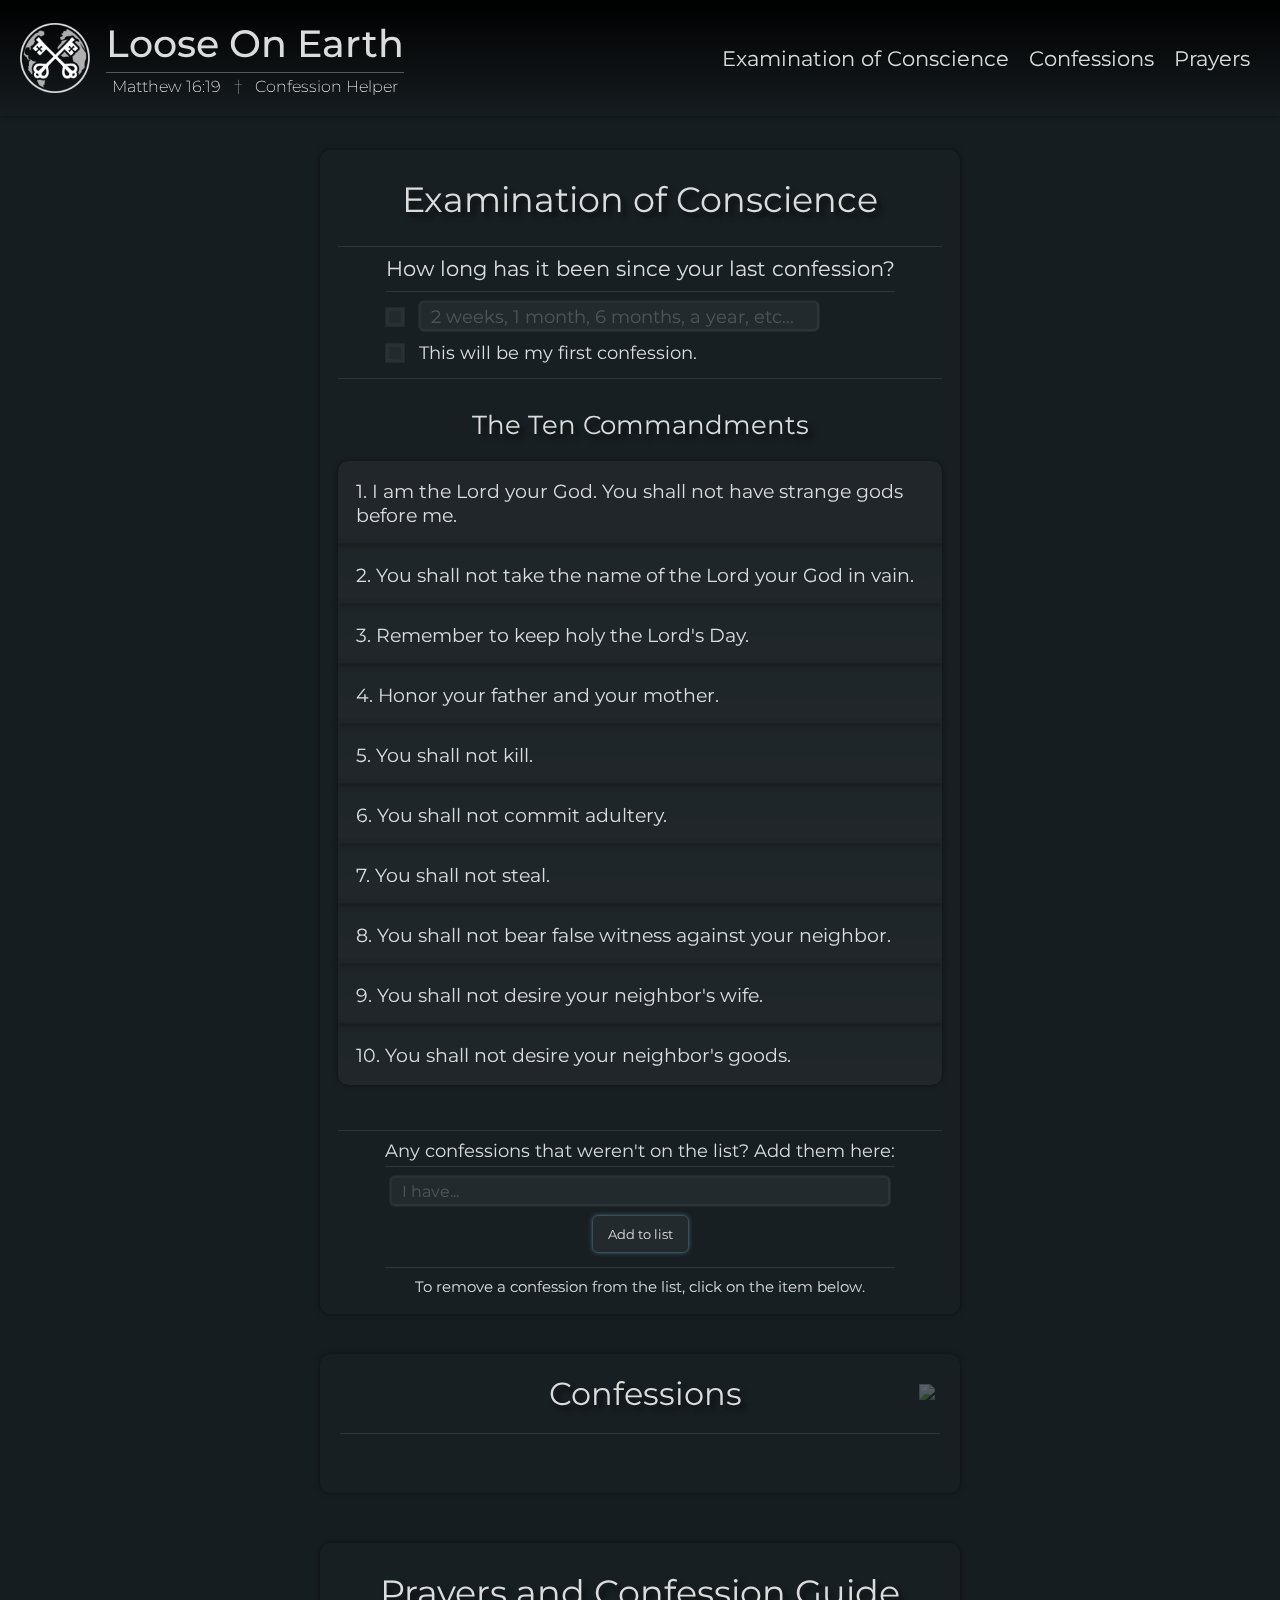
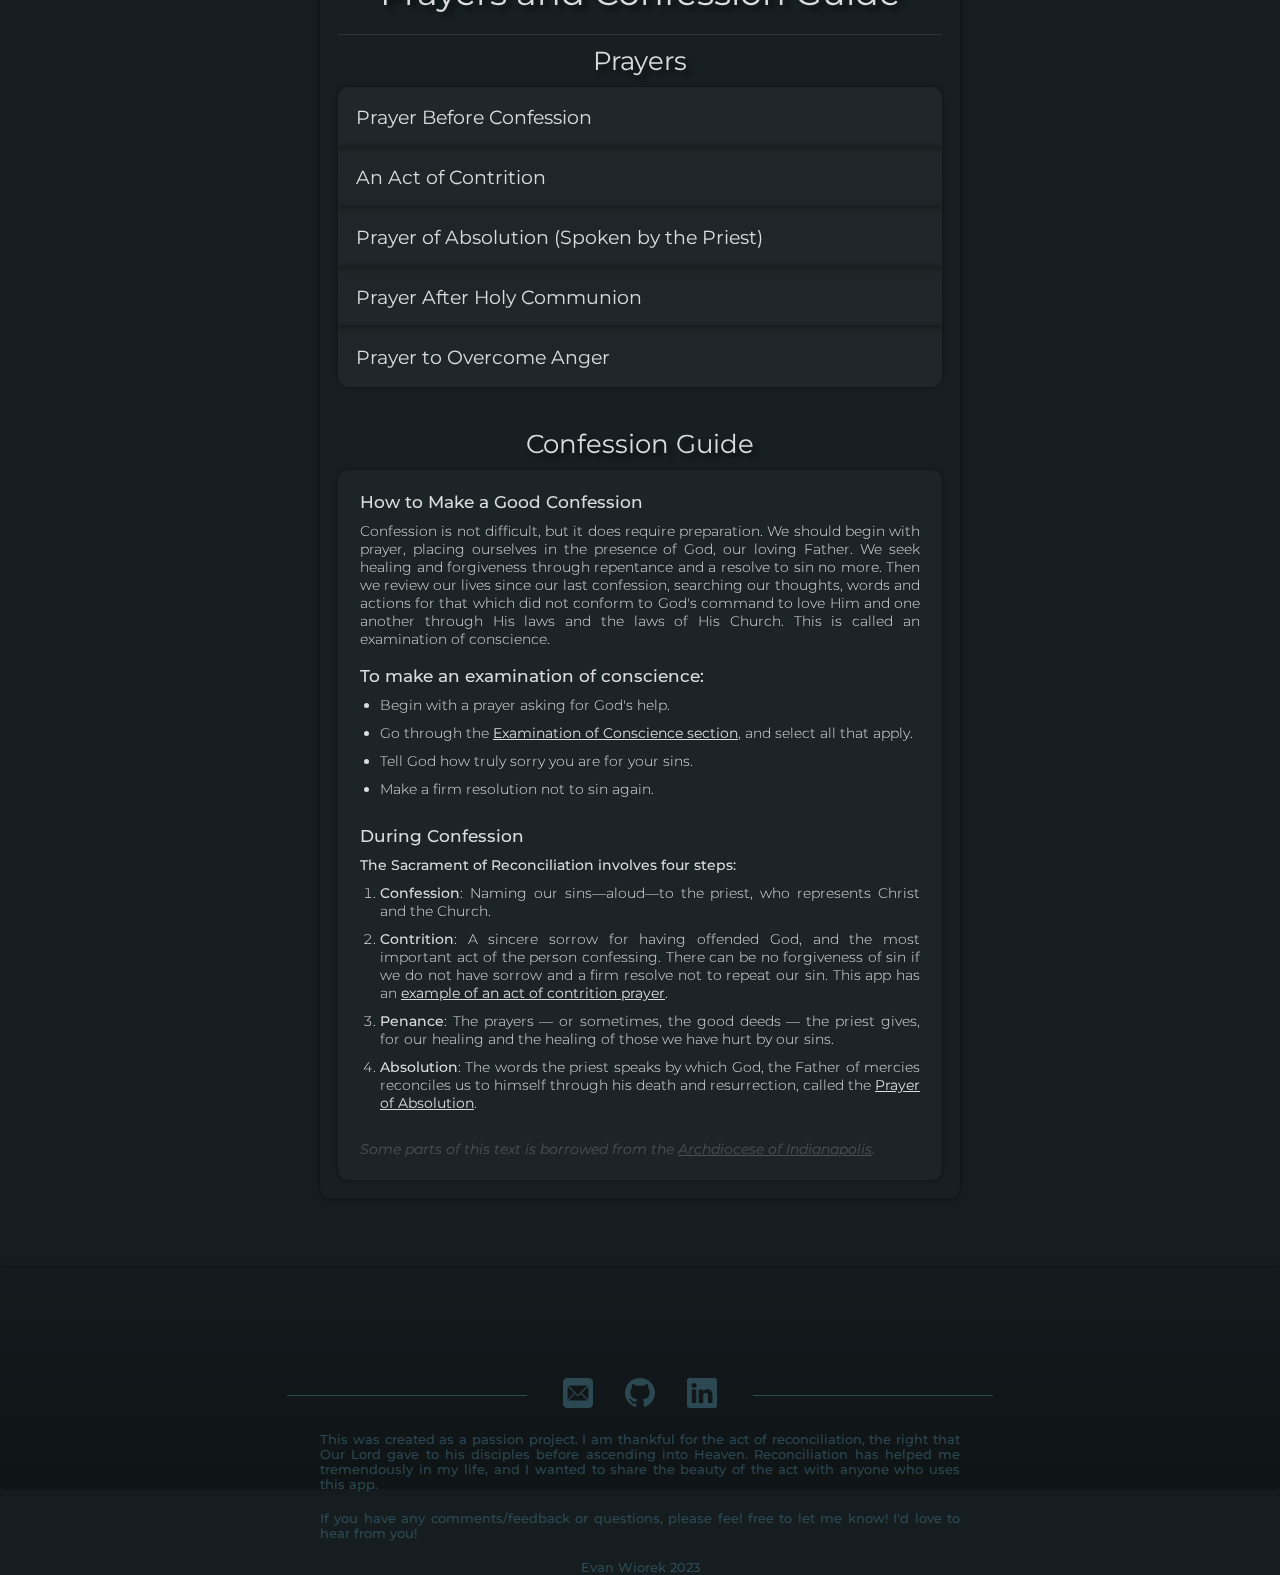
==== commit 15a11764: "update" ====
--- a/index.html
+++ b/index.html
@@ -765,8 +765,8 @@
                 <div class="prayers-container">
                     <h2 id="prayers" class="prayers-title">Prayers</h2>
                     <button class="accordion prayer-1">Prayer Before Confession</button>
-                    <div class="panel panel-text transition-6">
-                        <div class="p-tags">
+                    <div class="panel transition-6">
+                        <div class="prayer-panel-text-container">
                             <p>O most merciful God! Prostrate at your feet, I implore your forgiveness. I sincerely
                                 desire to leave all my evil ways and to confess my sins with all sincerity to you and to
                                 your
@@ -774,6 +774,7 @@
                                 in the Passion
                                 of my Redeemer. Give me, for your mercy's sake a sorrow for having offended so good a
                                 God.</p>
+                                <br>
                             <p>Mary, my mother, refuge of sinners, pray for me that I may make a good confession. Amen.
                             </p>
                         </div>
@@ -781,62 +782,104 @@
                     </div>
 
                     <button class="accordion">An Act of Contrition</button>
-                    <div class="panel panel-text transition-6">
-                        <p>Lord God, in your goodness have mercy on me: I am sorry for my sins with all my heart. In
-                            choosing to do wrong and failing to do good, I have sinned against you whom I should love
-                            above
-                            all things. Create in me a clean heart and renew within me an upright spirit. I firmly
-                            intend,
-                            with your help, to do penance, to sin no more, and to avoid whatever leads me to sin. Our
-                            Savior
-                            Jesus Christ suffered and died for us. In His name, my God, have mercy. Amen.</p>
+                    <div class="panel transition-6">
+                        <div class="prayer-panel-text-container">
+                            <p>Lord God, in your goodness have mercy on me: I am sorry for my sins with all my heart. In
+                                choosing to do wrong and failing to do good, I have sinned against you whom I should love
+                                above
+                                all things. Create in me a clean heart and renew within me an upright spirit. I firmly
+                                intend,
+                                with your help, to do penance, to sin no more, and to avoid whatever leads me to sin. Our
+                                Savior
+                                Jesus Christ suffered and died for us. In His name, my God, have mercy. Amen.</p>
+                        </div>
+                    </div>
+                    <button class="accordion">Prayer of Absolution (Spoken by the Priest)</button>
+                    <div class="panel transition-6">
+                        <div class="prayer-panel-text-container">
+                            <p>God the father of mercies through the death and resurrection of his Son as reconciled the world to himself and the sent the Holy Spirit among us for the forgiveness of sins. Through the ministry of the Church may God give you pardon and peace and I absolve you from your sins in the name of the Father, and of the Son, and of the Holy Spirit. Amen.</p>
+                        </div>
                     </div>
                     <button class="accordion">Prayer After Holy Communion</button>
-                    <div class="panel panel-text transition-3">
-                        <p>Dear Lord, help me to remove from my mind every thought or opinion which You would not
-                            sanction,
-                            every feeling form my heart which You would not approve. Grant that I may spend the hours of
-                            the
-                            day gladly working with You according to Your will. Help me just for today and be with me in
-                            it.
-                        </p>
-                        <p>In the long hours of work, that I may not grow weary or slack in serving You. In
-                            conversations,
-                            that they may not be to me occasions of uncharitableness. In the day's worries and
-                            disappointments, that I may be patient with myself and with those around me. In moments of
-                            fatigue and illness, that I may be mindful of others rather than of myself.</p>
-                        <p>In temptations, that I may be generous and loyal, so that when the day is over I may lay it
-                            at
-                            Your feet, with its successes which are all Yours, and its failures which are all my own,
-                            and
-                            feel that life is real and peaceful, and blessed when spent with You as the Guest of my
-                            soul.
-                            Amen.</p>
+                    <div class="panel transition-3">
+                        <div class="prayer-panel-text-container">
+                            <p>Dear Lord, help me to remove from my mind every thought or opinion which You would not
+                                sanction,
+                                every feeling form my heart which You would not approve. Grant that I may spend the hours of
+                                the
+                                day gladly working with You according to Your will. Help me just for today and be with me in
+                                it.
+                            </p>
+                            <br>
+                            <p>In the long hours of work, that I may not grow weary or slack in serving You. In
+                                conversations,
+                                that they may not be to me occasions of uncharitableness. In the day's worries and
+                                disappointments, that I may be patient with myself and with those around me. In moments of
+                                fatigue and illness, that I may be mindful of others rather than of myself.</p>
+                                <br>
+                            <p>In temptations, that I may be generous and loyal, so that when the day is over I may lay it
+                                at
+                                Your feet, with its successes which are all Yours, and its failures which are all my own,
+                                and
+                                feel that life is real and peaceful, and blessed when spent with You as the Guest of my
+                                soul.
+                                Amen.</p>
+                        </div>
+
                     </div>
                     <button class="accordion" id="last-prayer-title">Prayer to Overcome Anger</button>
-                    <div class="panel panel-text last-panel transition-3">
-                        <p>O Lord, I am sorry that anger rises so often in my heart. Many times I feel disappointed in
-                            myself, yet even worse I offend You. Without Your help I will never win this battle with
-                            rage.
-                            But Your word says that "I have the strength for everything through Christ who empowers me."
-                        </p>
-                        <p>Help me to pray, to look to You, to take a step back and calm down. I repent of holding on to
-                            anger and giving the devil a foothold in my life and relationships. I am determined to
-                            follow
-                            Your Word, until You have renewed my mind, giving me the mind of Christ - a mind at peace
-                            with
-                            God, with myself, and with others.</p>
-                        <p>Shape my being into earnest kindness, a reflection of Your perfection. Grant me the grace of
-                            self-control, that I may not display unjust anger. In times when I feel anger surging again,
-                            please remind me of these things.</p>
-                        <p>In the name of the Father, the Son and the Holy Spirit. Amen.</p>
+                    <div class="panel last-panel transition-3">
+                        <div class="prayer-panel-text-container">
+                            <p>O Lord, I am sorry that anger rises so often in my heart. Many times I feel disappointed in
+                                myself, yet even worse I offend You. Without Your help I will never win this battle with
+                                rage.
+                                But Your word says that "I have the strength for everything through Christ who empowers me."
+                            </p>
+                            <br>
+                            <p>Help me to pray, to look to You, to take a step back and calm down. I repent of holding on to
+                                anger and giving the devil a foothold in my life and relationships. I am determined to
+                                follow
+                                Your Word, until You have renewed my mind, giving me the mind of Christ - a mind at peace
+                                with
+                                God, with myself, and with others.</p>
+                                <br>
+                            <p>Shape my being into earnest kindness, a reflection of Your perfection. Grant me the grace of
+                                self-control, that I may not display unjust anger. In times when I feel anger surging again,
+                                please remind me of these things.</p>
+                                <br>
+                            <p>In the name of the Father, the Son and the Holy Spirit. Amen.</p>
+                        </div>
+
                     </div>
                 </div>
 
                 <div class="guide-container">
                     <h2 id="guide" class="guide-title">Confession Guide</h2>
-                    <div class="card-body guide-body">
-                        <p></p>
+                    <div class="guide-body">
+                        <div class="guide-text m-auto">
+                            <h3>How to Make a Good Confession</h3>
+                            <p>Confession is not difficult, but it does require preparation. We should begin with prayer, placing ourselves in the presence of God, our loving Father. We seek healing and forgiveness through repentance and a resolve to sin no more. Then we review our lives since our last confession, searching our thoughts, words and actions for that which did not conform to God's command to love Him and one another through His laws and the laws of His Church. This is called an examination of conscience.</p>
+                            <br>
+                            <h3>To make an examination of conscience:</h3>
+                            <ul>
+                                <li>Begin with a prayer asking for God's help.</li>
+                                <li>Go through the <a href="#">Examination of Conscience section</a>, and select all that apply.</li>
+                                <li>Tell God how truly sorry you are for your sins.</li>
+                                <li>Make a firm resolution not to sin again.</li>
+                            </ul>
+                            <br>
+                            <h3>During Confession</h3>
+                            <h4>The Sacrament of Reconciliation involves four steps:</h4>
+                            <ol>
+                                <li><span>Confession</span>: Naming our sins—aloud—to the priest, who represents Christ and the Church.</li>
+                                <li><span>Contrition</span>: A sincere sorrow for having offended God, and the most important act of the person confessing. There can be no forgiveness of sin if we do not have sorrow and a firm resolve not to repeat our sin. This app has an <a href="#">example of an act of contrition prayer</a>.</li>
+                                <li><span>Penance</span>: The prayers — or sometimes, the good deeds — the priest gives, for our healing and the healing of those we have hurt by our sins.</li>
+                                <li><span>Absolution</span>: The words the priest speaks by which God, the Father of mercies reconciles us to himself through his death and resurrection, called the <a href="#">Prayer of Absolution</a>.</li>
+                            </ol>
+
+                        </div>
+                        <br>
+                        <p class="source">Some parts of this text is borrowed from the <a href="https://www.archindy.org/thelightison/guide.html#:~:text=Going%20to%20Confession&text=Choose%20the%20option%20that%20is,your%20sins%20to%20the%20priest.">Archdiocese of Indianapolis</a>.</p>
                     </div>
                 </div>
 
--- a/style.css
+++ b/style.css
@@ -626,6 +626,12 @@
     margin-top: 50px;
 }
 
+.prayer-panel-text-container {
+    padding: 20px 5px;
+    text-align: justify;
+}
+
+
 .prayers-and-guide-title {
     margin-top: 10px;
     margin-bottom: 20px;
@@ -648,6 +654,64 @@
 
 .guide-body {
     color: #dadcdd;
+    background-color: rgba(255, 255, 255, 0.01);
+    backdrop-filter: blur(15px);
+    padding: 22px;
+    border: none;
+    outline: none;
+    border-radius: 10px;
+    box-shadow: 0px 0px 5px 0px rgb(0 0 0 / .5);
+    font-size: .9rem;
+}
+
+.guide-text {
+    text-align: justify;
+}
+
+.guide-text p {
+    font-weight: 300;
+}
+
+.guide-text h3 {
+    margin-bottom: 10px;
+    font-weight: 500;
+}
+
+.guide-text h4 {
+    margin-bottom: 10px;
+    font-weight: 500;
+}
+
+.guide-text ul {
+    list-style-position: outside;
+    padding-left: 20px;
+}
+
+.guide-text ol {
+    list-style-position: outside;
+    padding-left: 20px;
+}
+
+.guide-text li {
+    margin-bottom: 10px;
+    font-weight: 300;
+}
+
+.guide-text span {
+    font-weight: 500;
+}
+
+.guide-container a {
+    color: #dadcdd;
+}
+
+.source {
+    font-style: italic;
+    color: rgba(255, 255, 255, .2);
+}
+
+.source a {
+    color: rgba(255, 255, 255, .2);
 }
 
 /*Footer*/
@@ -655,7 +719,6 @@
     padding: 110px 0px;
     background: linear-gradient(0deg, rgb(0, 0, 0, .3) 0%, rgba(255, 255, 255, 0) 130%);
     backdrop-filter: blur(15px);
-    color: #dadcdd;
     width: 100%;
     height: 200px;
     box-shadow: 0px 0px 5px 0px rgb(0 0 0 / .5);
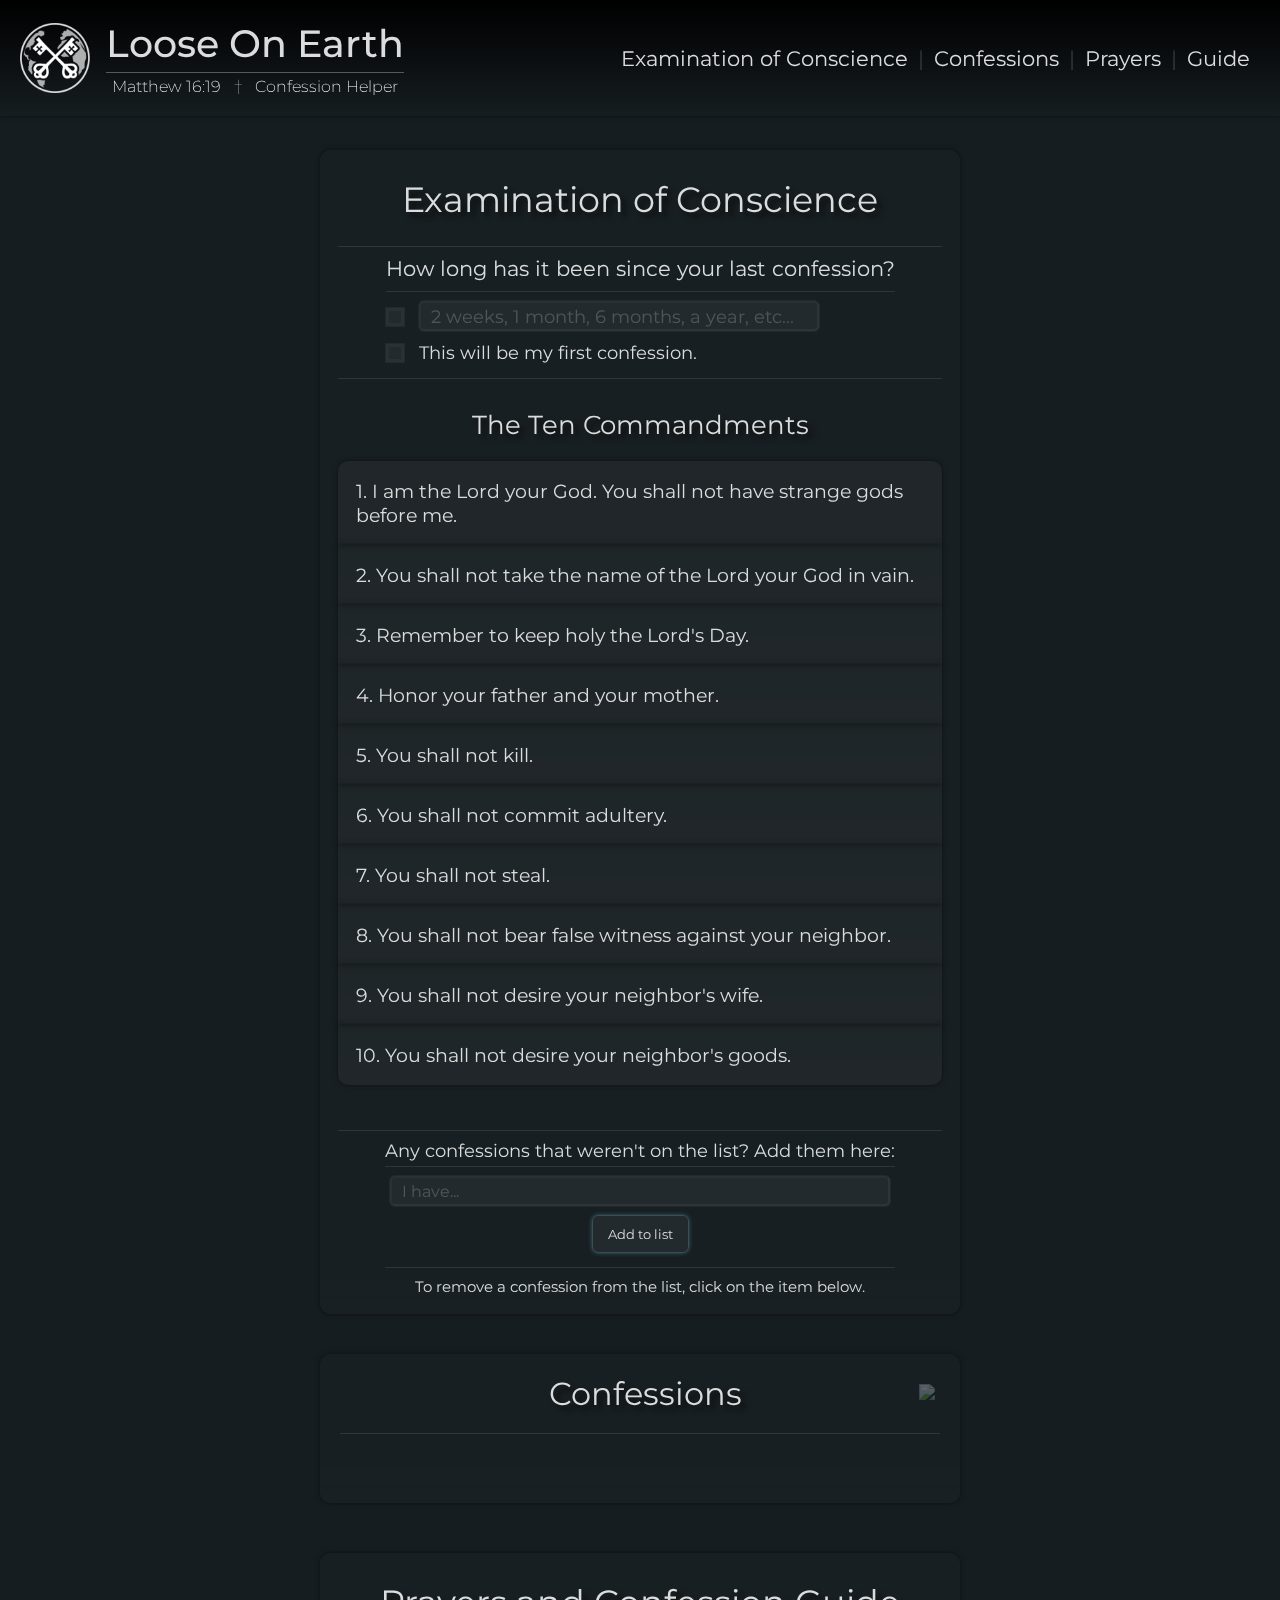
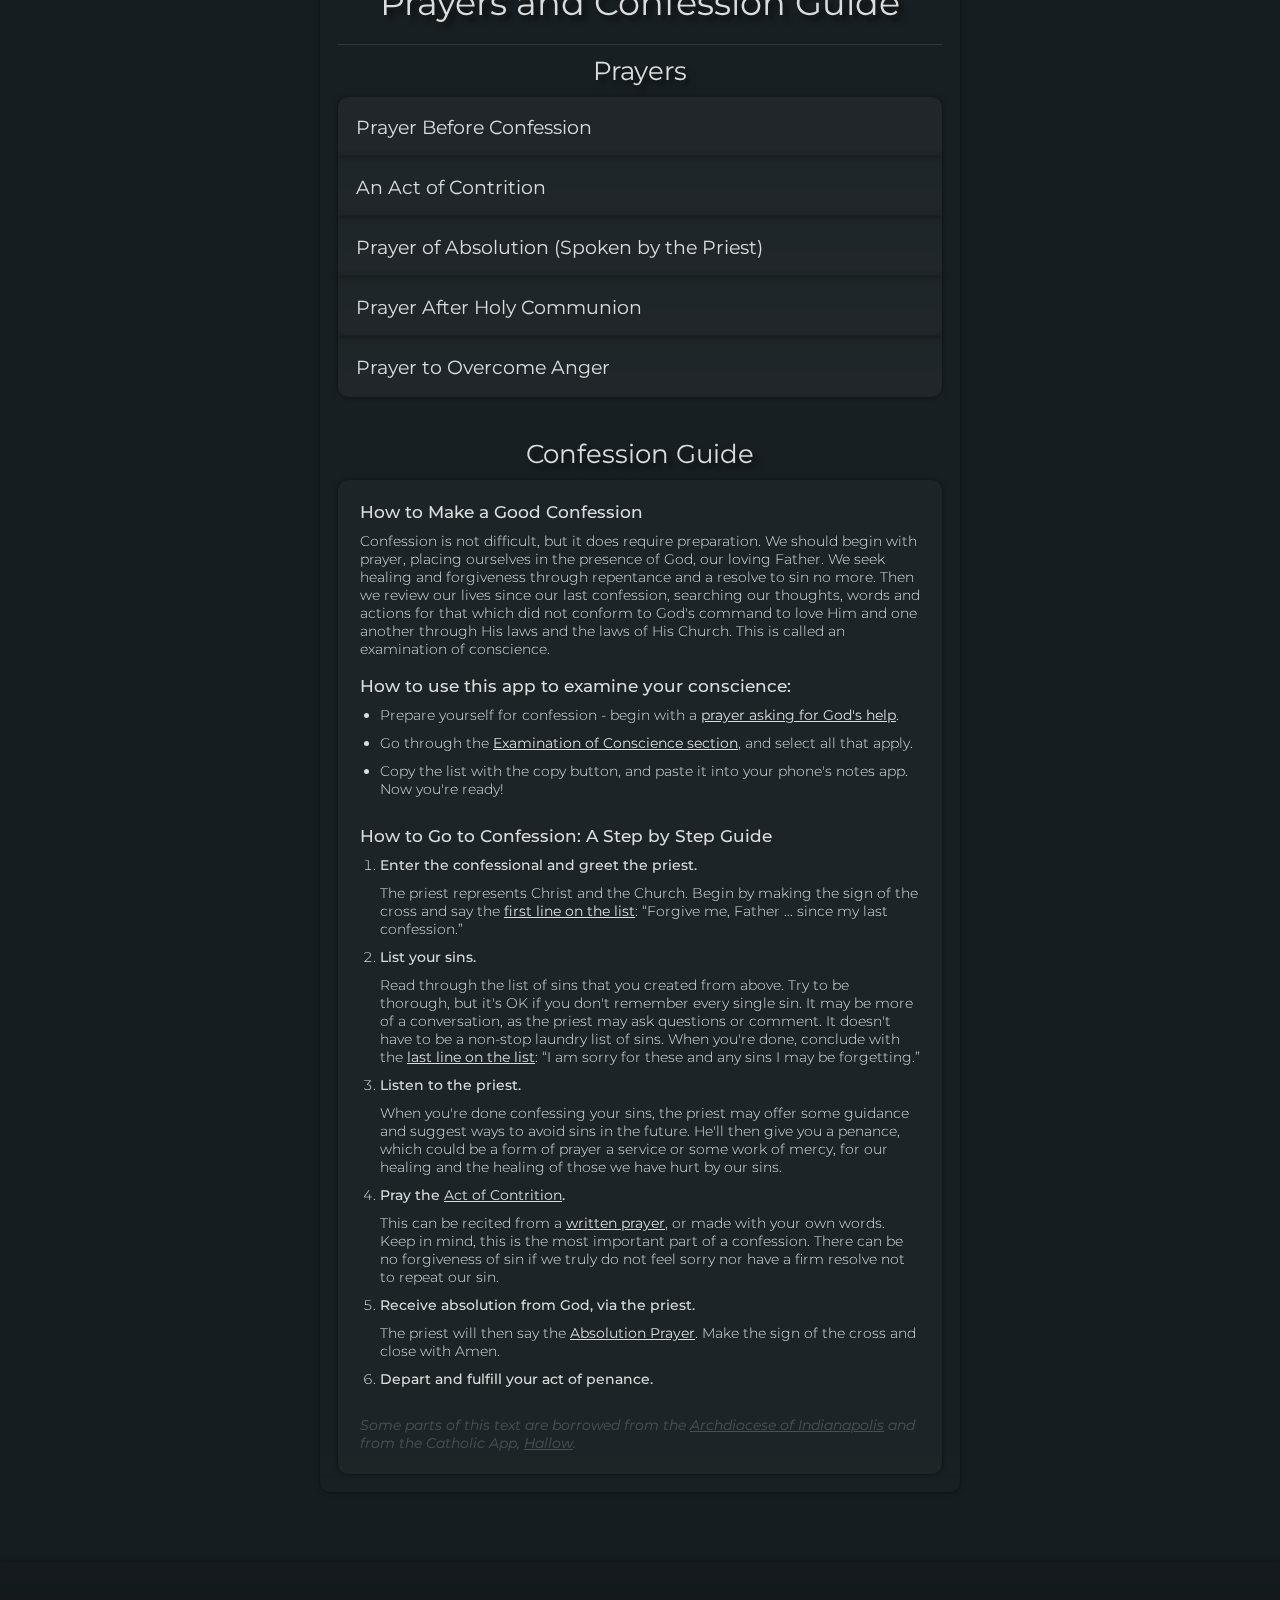
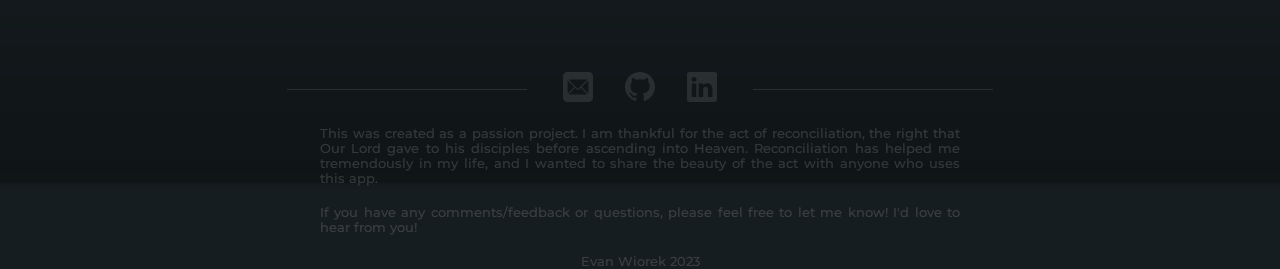
==== commit c0d843cf: "final" ====
--- a/index.html
+++ b/index.html
@@ -49,6 +49,7 @@
                 <a href="#examination-of-conscience">Examination of Conscience</a>
                 <a href="#confessions-list-jump-point">Confessions</a>
                 <a href="#prayers">Prayers</a>
+                <a class="navlink" href="#confessionGuide">Guide</a>
             </div>
             <a href="javascript:void(0);" class="icon" onclick="mobileNav()">
                 <svg xmlns="http://www.w3.org/2000/svg" width="25" height="25" fill="currentColor" class="bi bi-list"
@@ -79,10 +80,11 @@
                     </div>
                 </a>
             </div>
-            <div class="nav-right d-flex">
-                <a class="navlink" href="#examination-of-conscience">Examination of Conscience</a>
-                <a class="navlink" href="#confessions-list-jump-point">Confessions</a>
-                <a class="navlink" href="#prayers">Prayers</a>
+            <div class="nav-right d-flex align-items-center">
+                <a class="navlink" href="#examination-of-conscience">Examination of Conscience</a>|
+                <a class="navlink" href="#confessions-list-jump-point">Confessions</a>|
+                <a class="navlink" href="#prayers">Prayers</a>|
+                <a class="navlink" href="#confessionGuide">Guide</a>
             </div>
         </div>
 
@@ -764,7 +766,7 @@
 
                 <div class="prayers-container">
                     <h2 id="prayers" class="prayers-title">Prayers</h2>
-                    <button class="accordion prayer-1">Prayer Before Confession</button>
+                    <button class="accordion prayer-1 beforeConfessionPrayer" id="beforeConfessionPrayer">Prayer Before Confession</button>
                     <div class="panel transition-6">
                         <div class="prayer-panel-text-container">
                             <p>O most merciful God! Prostrate at your feet, I implore your forgiveness. I sincerely
@@ -781,7 +783,7 @@
 
                     </div>
 
-                    <button class="accordion">An Act of Contrition</button>
+                    <button class="accordion actOfContrition" id="actOfContrition">An Act of Contrition</button>
                     <div class="panel transition-6">
                         <div class="prayer-panel-text-container">
                             <p>Lord God, in your goodness have mercy on me: I am sorry for my sins with all my heart. In
@@ -794,7 +796,7 @@
                                 Jesus Christ suffered and died for us. In His name, my God, have mercy. Amen.</p>
                         </div>
                     </div>
-                    <button class="accordion">Prayer of Absolution (Spoken by the Priest)</button>
+                    <button class="accordion absolutionPrayer" id="absolutionPrayer">Prayer of Absolution (Spoken by the Priest)</button>
                     <div class="panel transition-6">
                         <div class="prayer-panel-text-container">
                             <p>God the father of mercies through the death and resurrection of his Son as reconciled the world to himself and the sent the Holy Spirit among us for the forgiveness of sins. Through the ministry of the Church may God give you pardon and peace and I absolve you from your sins in the name of the Father, and of the Son, and of the Holy Spirit. Amen.</p>
@@ -854,32 +856,37 @@
                 </div>
 
                 <div class="guide-container">
-                    <h2 id="guide" class="guide-title">Confession Guide</h2>
+                    <h2 id="confessionGuide" class="guide-title">Confession Guide</h2>
                     <div class="guide-body">
                         <div class="guide-text m-auto">
                             <h3>How to Make a Good Confession</h3>
                             <p>Confession is not difficult, but it does require preparation. We should begin with prayer, placing ourselves in the presence of God, our loving Father. We seek healing and forgiveness through repentance and a resolve to sin no more. Then we review our lives since our last confession, searching our thoughts, words and actions for that which did not conform to God's command to love Him and one another through His laws and the laws of His Church. This is called an examination of conscience.</p>
                             <br>
-                            <h3>To make an examination of conscience:</h3>
+                            <h3>How to use this app to examine your conscience:</h3>
                             <ul>
-                                <li>Begin with a prayer asking for God's help.</li>
+                                <li>Prepare yourself for confession - begin with a <a href="#beforeConfessionPrayer" onclick="openPrayerPanel(beforeConfessionPrayer)">prayer asking for God's help</a>.</li>
                                 <li>Go through the <a href="#">Examination of Conscience section</a>, and select all that apply.</li>
-                                <li>Tell God how truly sorry you are for your sins.</li>
-                                <li>Make a firm resolution not to sin again.</li>
+                                <li>Copy the list with the copy button, and paste it into your phone's notes app. Now you're ready!</li>
                             </ul>
                             <br>
-                            <h3>During Confession</h3>
-                            <h4>The Sacrament of Reconciliation involves four steps:</h4>
+                            <h3>How to Go to Confession: A Step by Step Guide</h3>
                             <ol>
-                                <li><span>Confession</span>: Naming our sins—aloud—to the priest, who represents Christ and the Church.</li>
-                                <li><span>Contrition</span>: A sincere sorrow for having offended God, and the most important act of the person confessing. There can be no forgiveness of sin if we do not have sorrow and a firm resolve not to repeat our sin. This app has an <a href="#">example of an act of contrition prayer</a>.</li>
-                                <li><span>Penance</span>: The prayers — or sometimes, the good deeds — the priest gives, for our healing and the healing of those we have hurt by our sins.</li>
-                                <li><span>Absolution</span>: The words the priest speaks by which God, the Father of mercies reconciles us to himself through his death and resurrection, called the <a href="#">Prayer of Absolution</a>.</li>
+                                <li><h4>Enter the confessional and greet the priest.</h4>The priest represents Christ and the Church. Begin by making the sign of the cross and say the <a href="#confessions-list-jump-point">first line on the list</a>: “Forgive me, Father ... since my last confession.”</li>
+
+                                <li><h4>List your sins.</h4>Read through the list of sins that you created from above. Try to be thorough, but it's OK if you don't remember every single sin. It may be more of a conversation, as the priest may ask questions or comment. It doesn't have to be a non-stop laundry list of sins. When you're done, conclude with the <a href="#confessions-list-jump-point">last line on the list</a>: “I am sorry for these and any sins I may be forgetting.”</li>
+
+                                <li><h4>Listen to the priest.</h4>When you're done confessing your sins, the priest may offer some guidance and suggest ways to avoid sins in the future. He'll then give you a penance, which could be a form of prayer a service or some work of mercy, for our healing and the healing of those we have hurt by our sins.</li>
+
+                                <li><h4>Pray the <a href="#actOfContrition" onclick="openPrayerPanel(actOfContrition)">Act of Contrition</a>.</h4>This can be recited from a <a href="#actOfContrition" onclick="openPrayerPanel(actOfContrition)">written prayer</a>, or made with your own words. Keep in mind, this is the most important part of a confession. There can be no forgiveness of sin if we truly do not feel sorry nor have a firm resolve not to repeat our sin.</li>
+
+                                <li><h4>Receive absolution from God, via the priest.</h4>The priest will then say the <a href="#absolutionPrayer" onclick="openPrayerPanel(absolutionPrayer)">Absolution Prayer</a>. Make the sign of the cross and close with Amen.</li>
+
+                                <li><h4>Depart and fulfill your act of penance.</h4></li>
                             </ol>
 
                         </div>
                         <br>
-                        <p class="source">Some parts of this text is borrowed from the <a href="https://www.archindy.org/thelightison/guide.html#:~:text=Going%20to%20Confession&text=Choose%20the%20option%20that%20is,your%20sins%20to%20the%20priest.">Archdiocese of Indianapolis</a>.</p>
+                        <p class="source">Some parts of this text are borrowed from the <a href="https://www.archindy.org/thelightison/guide.html">Archdiocese of Indianapolis</a> and from the Catholic App, <a href="https://hallow.com/blog/how-to-go-to-confession-the-sacrament-of-penance-reconciliation/#step-by-step-guide">Hallow</a>.</p>
                     </div>
                 </div>
 
--- a/style.css
+++ b/style.css
@@ -196,6 +196,11 @@
     text-decoration: none;
     margin: 10px;
     transition: 0.2s;
+}
+
+.nav-right {
+    color:rgba(255,255,255,.3);
+    font-weight: 200;
 }
 
 /*Mobile Navbar*/
@@ -256,6 +261,8 @@
 
 #mobile-links {
     display: none;
+    transition: 3s ease-in;
+    padding-bottom: 10px;
 }
 
 .mobile-right a:hover {
@@ -450,7 +457,7 @@
 }
 
 .check-item-container .checkmark:after {
-    left: 4.5px;
+    left: 4.2px;
     top: 2px;
     width: 2.5px;
     height: 5px;
@@ -504,8 +511,16 @@
 }
 
 /*Confessions List*/
-#confessions-list-jump-point {
+#confessions-list-jump-point, #beforeConfessionPrayer, #actOfContrition, #absolutionPrayer {
     scroll-margin-top: 12rem;
+}
+
+#confessionGuide {
+    scroll-margin-top: 9rem;
+}
+
+#prayers {
+    scroll-margin-top: 9rem;
 }
 
 .confession-list-bg {
@@ -539,17 +554,14 @@
     box-shadow: 0px 0px 5px 0px rgb(0 0 0 / .5);
 }
 
-#confession-list {
-    line-height: 2rem;
-}
-
 .confession-list p {
     color: #dadcdd;
+    margin-bottom: 20px;
 }
 
 #before-list {
     color: #dadcdd;
-    margin-bottom: 20px;
+    margin-bottom: 30px;
 }
 
 .custom-confession {
@@ -559,7 +571,7 @@
 
 #after-list {
     color: #dadcdd;
-    margin-top: 20px;
+    margin-top: 30px;
 }
 
 /*Confession Copy Button*/
@@ -628,7 +640,6 @@
 
 .prayer-panel-text-container {
     padding: 20px 5px;
-    text-align: justify;
 }
 
 
@@ -664,10 +675,6 @@
     font-size: .9rem;
 }
 
-.guide-text {
-    text-align: justify;
-}
-
 .guide-text p {
     font-weight: 300;
 }
@@ -734,7 +741,7 @@
 }
 
 .footer-text p {
-    color: rgba(56, 93, 106, .7);
+    color: rgba(255, 255, 255, .15);
     text-align: center;
     font-size: .8rem;
     font-weight: 500;
@@ -742,7 +749,7 @@
 }
 
 .footer-text-bottom p {
-    color: rgba(56, 93, 106, .7);
+    color: rgba(255, 255, 255, .15);
     text-align: center;
     font-size: .8rem;
     font-weight: 500;
@@ -752,18 +759,18 @@
 .footer-line-1 {
     width: 100%;
     height: .1px;
-    background-color: rgba(56, 93, 106, .7);
+    background-color: rgba(255, 255, 255, .1);
     margin-left: 20px;
     margin-right: 20px;
 }
 
 .contact-svg {
-    filter: invert(29%) sepia(49%) saturate(358%) hue-rotate(149deg) brightness(101%) contrast(90%);
-    opacity: .7;
+    filter: invert(99%) sepia(0%) saturate(787%) hue-rotate(37deg) brightness(116%) contrast(100%);
+    opacity: .1;
     width: 30px;
 }
 
 .contact-svg:hover {
-    opacity: .4;
+    opacity: .08;
     transition: 0.2s;
 }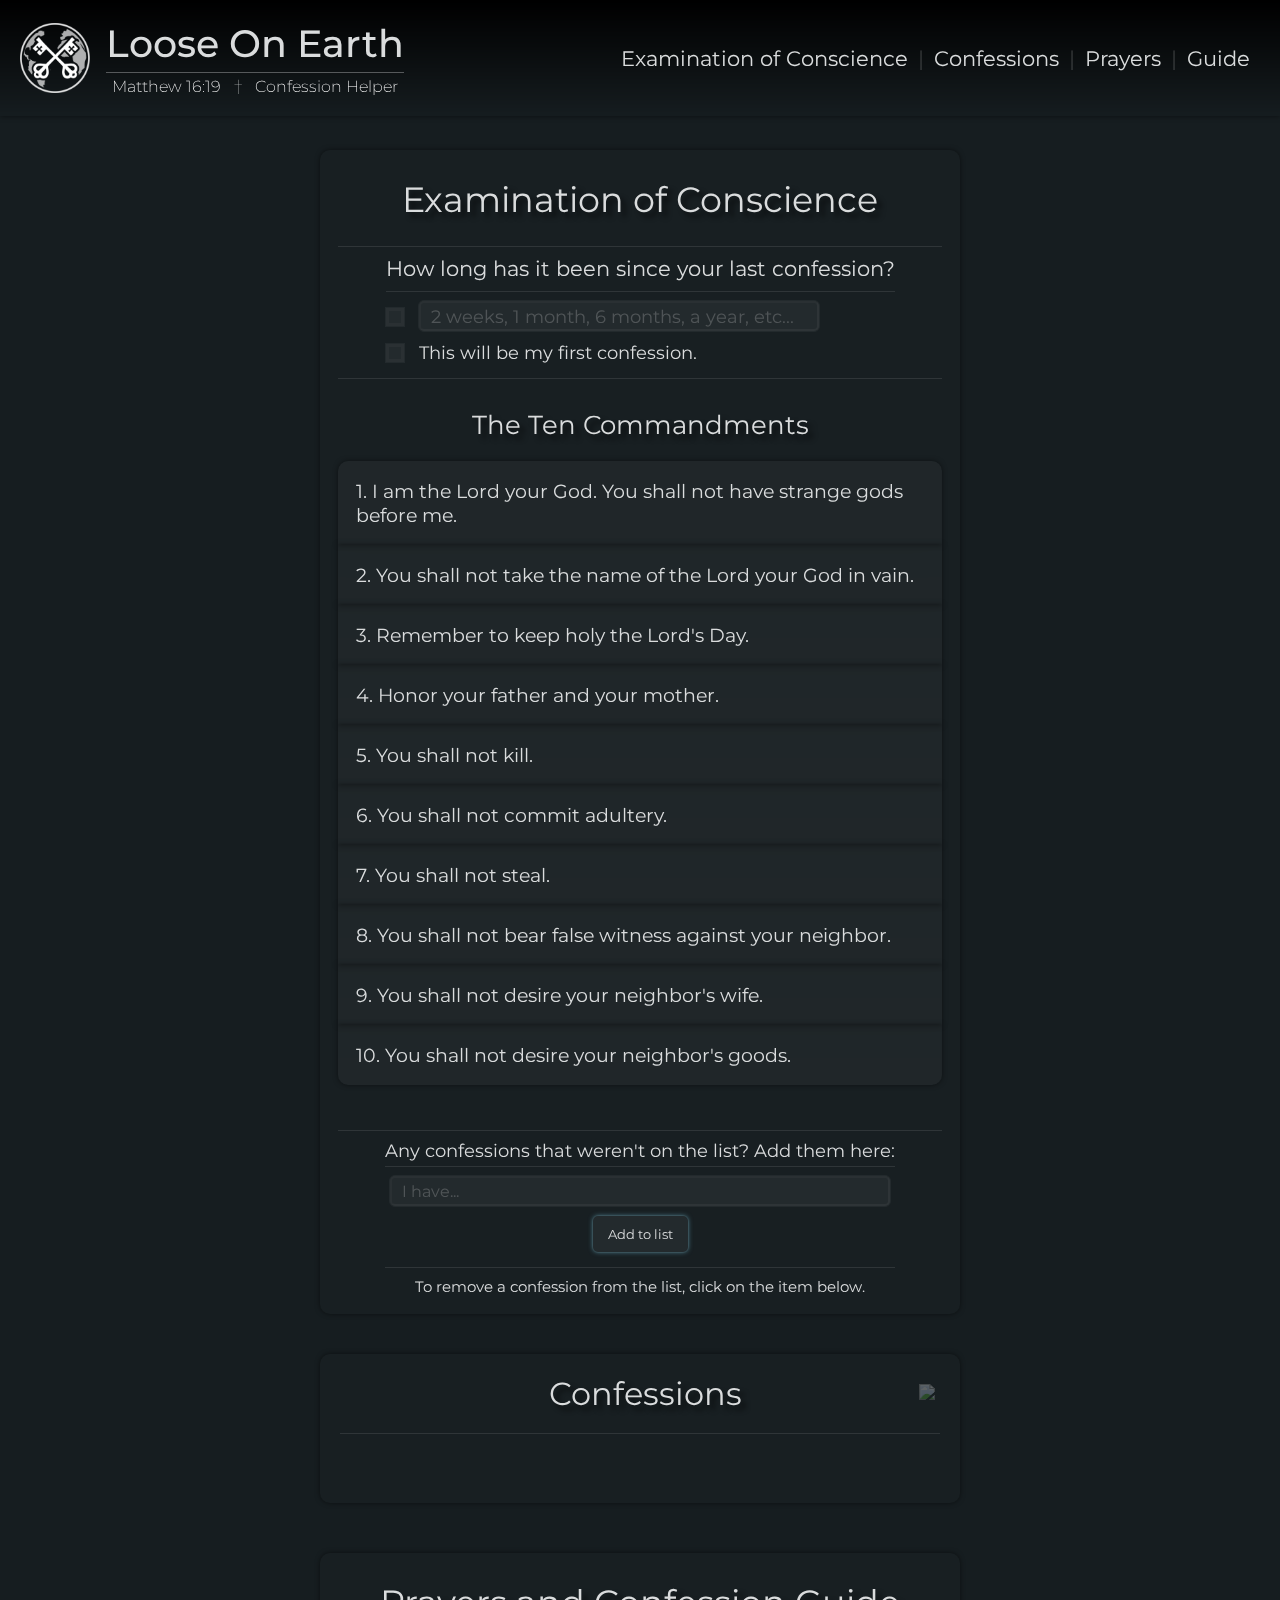
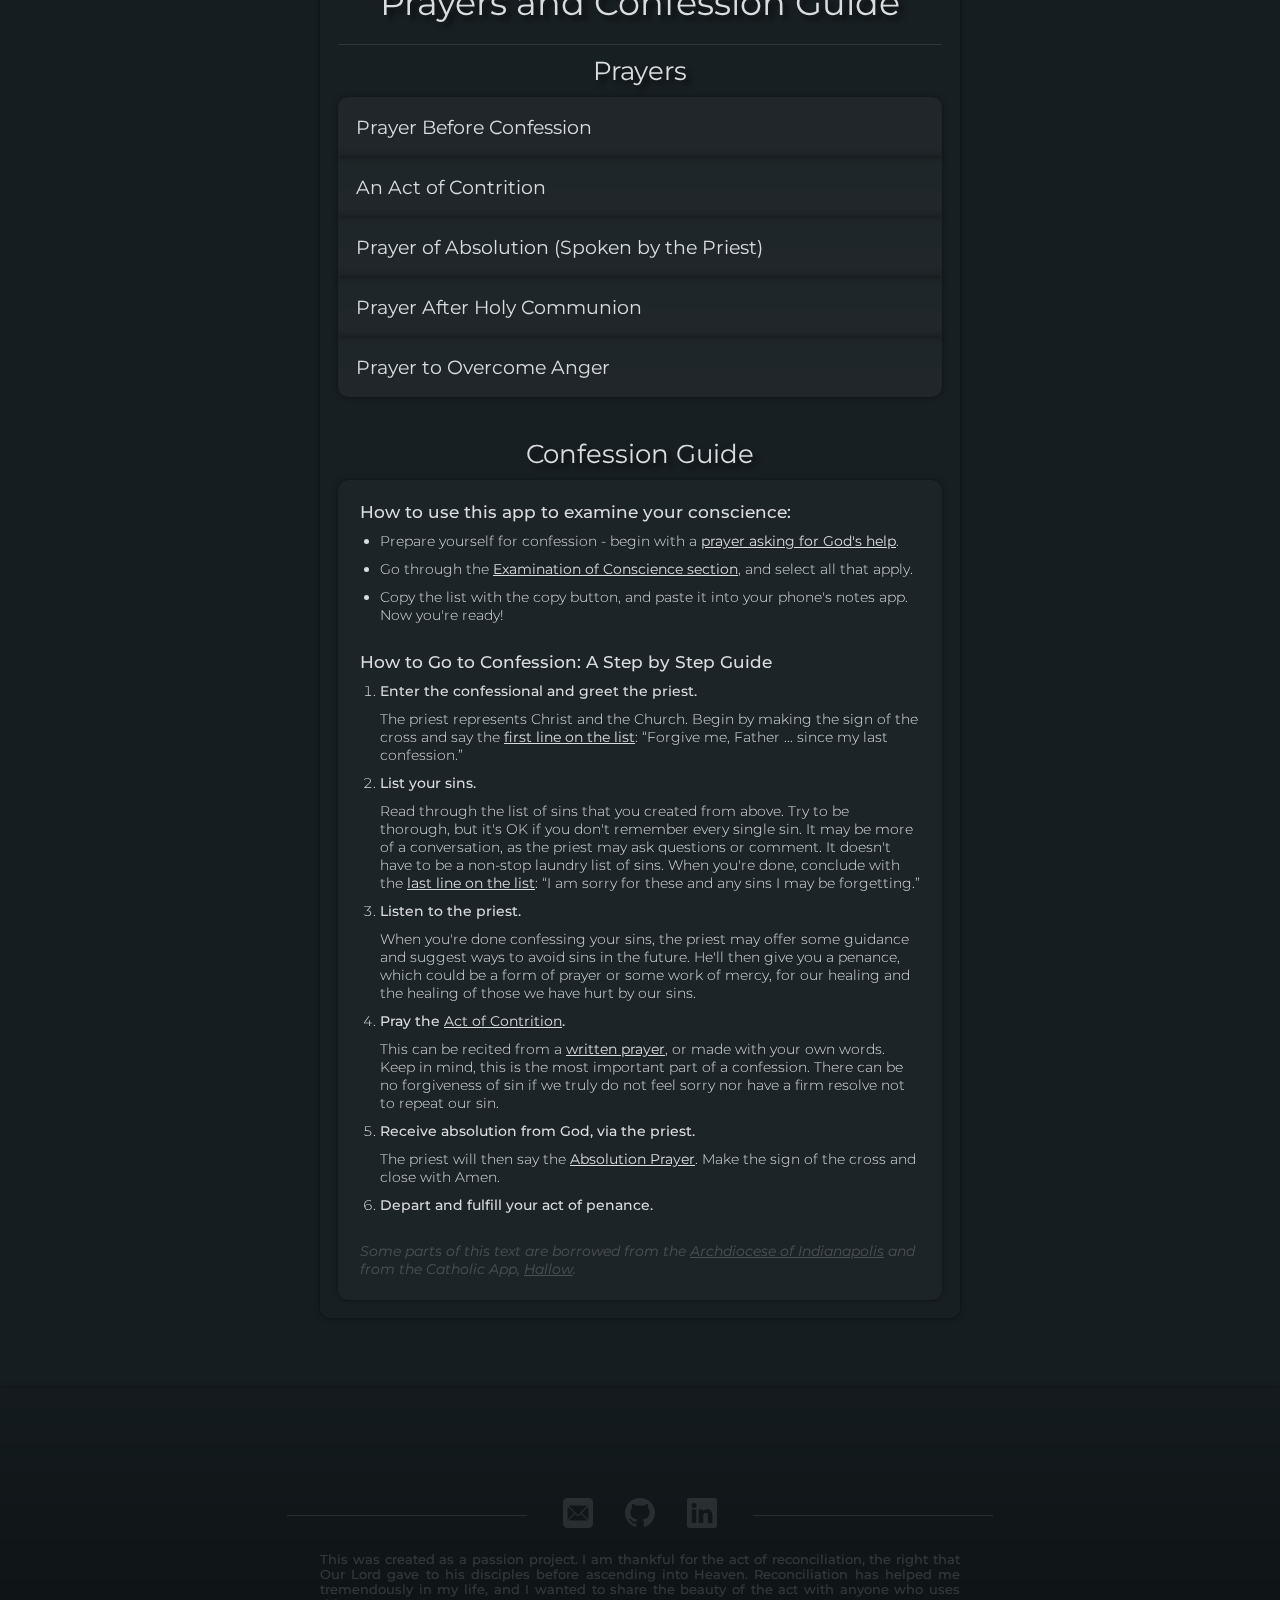
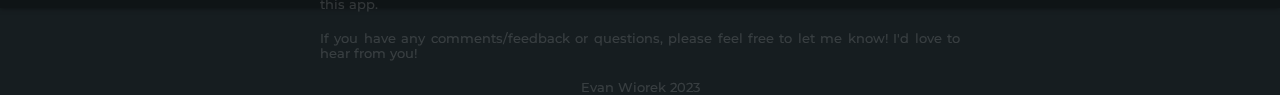
==== commit 47449eda: "update" ====
--- a/index.html
+++ b/index.html
@@ -859,9 +859,6 @@
                     <h2 id="confessionGuide" class="guide-title">Confession Guide</h2>
                     <div class="guide-body">
                         <div class="guide-text m-auto">
-                            <h3>How to Make a Good Confession</h3>
-                            <p>Confession is not difficult, but it does require preparation. We should begin with prayer, placing ourselves in the presence of God, our loving Father. We seek healing and forgiveness through repentance and a resolve to sin no more. Then we review our lives since our last confession, searching our thoughts, words and actions for that which did not conform to God's command to love Him and one another through His laws and the laws of His Church. This is called an examination of conscience.</p>
-                            <br>
                             <h3>How to use this app to examine your conscience:</h3>
                             <ul>
                                 <li>Prepare yourself for confession - begin with a <a href="#beforeConfessionPrayer" onclick="openPrayerPanel(beforeConfessionPrayer)">prayer asking for God's help</a>.</li>
@@ -875,7 +872,7 @@
 
                                 <li><h4>List your sins.</h4>Read through the list of sins that you created from above. Try to be thorough, but it's OK if you don't remember every single sin. It may be more of a conversation, as the priest may ask questions or comment. It doesn't have to be a non-stop laundry list of sins. When you're done, conclude with the <a href="#confessions-list-jump-point">last line on the list</a>: “I am sorry for these and any sins I may be forgetting.”</li>
 
-                                <li><h4>Listen to the priest.</h4>When you're done confessing your sins, the priest may offer some guidance and suggest ways to avoid sins in the future. He'll then give you a penance, which could be a form of prayer a service or some work of mercy, for our healing and the healing of those we have hurt by our sins.</li>
+                                <li><h4>Listen to the priest.</h4>When you're done confessing your sins, the priest may offer some guidance and suggest ways to avoid sins in the future. He'll then give you a penance, which could be a form of prayer or some work of mercy, for our healing and the healing of those we have hurt by our sins.</li>
 
                                 <li><h4>Pray the <a href="#actOfContrition" onclick="openPrayerPanel(actOfContrition)">Act of Contrition</a>.</h4>This can be recited from a <a href="#actOfContrition" onclick="openPrayerPanel(actOfContrition)">written prayer</a>, or made with your own words. Keep in mind, this is the most important part of a confession. There can be no forgiveness of sin if we truly do not feel sorry nor have a firm resolve not to repeat our sin.</li>
 
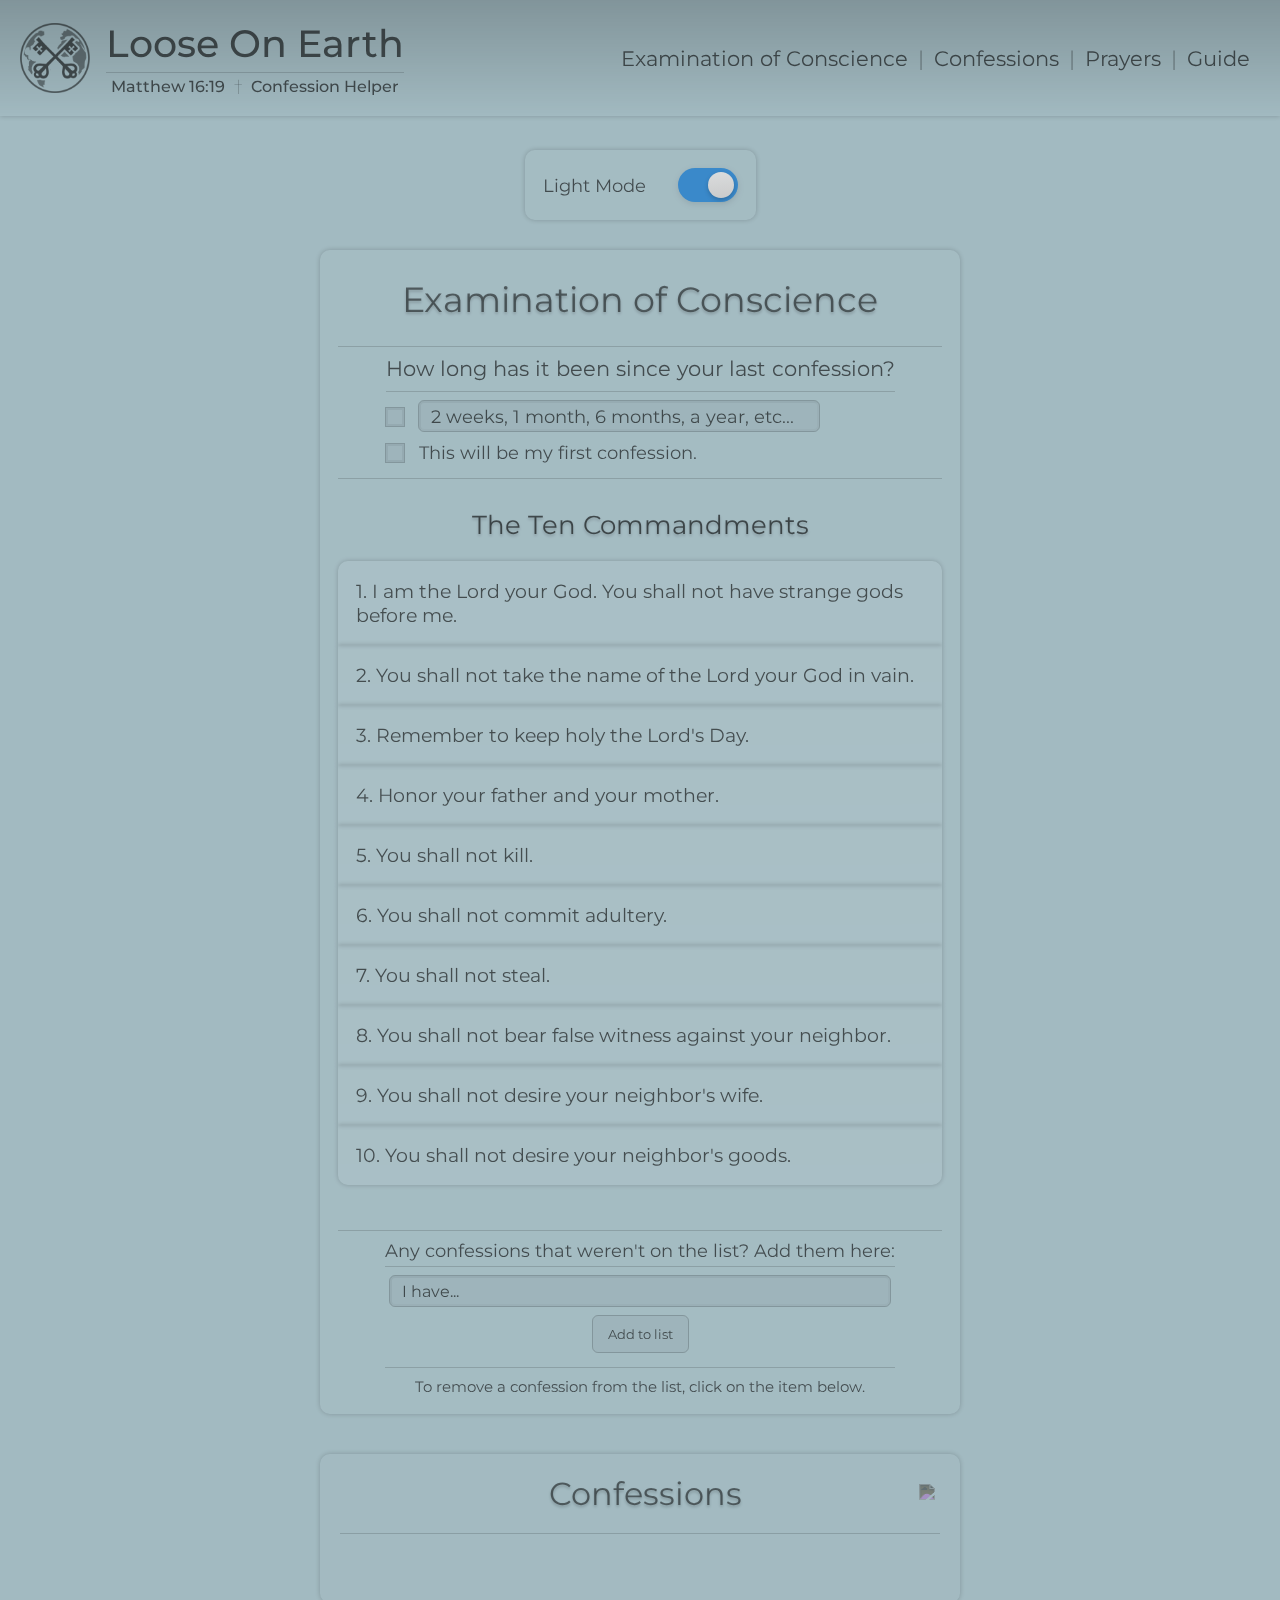
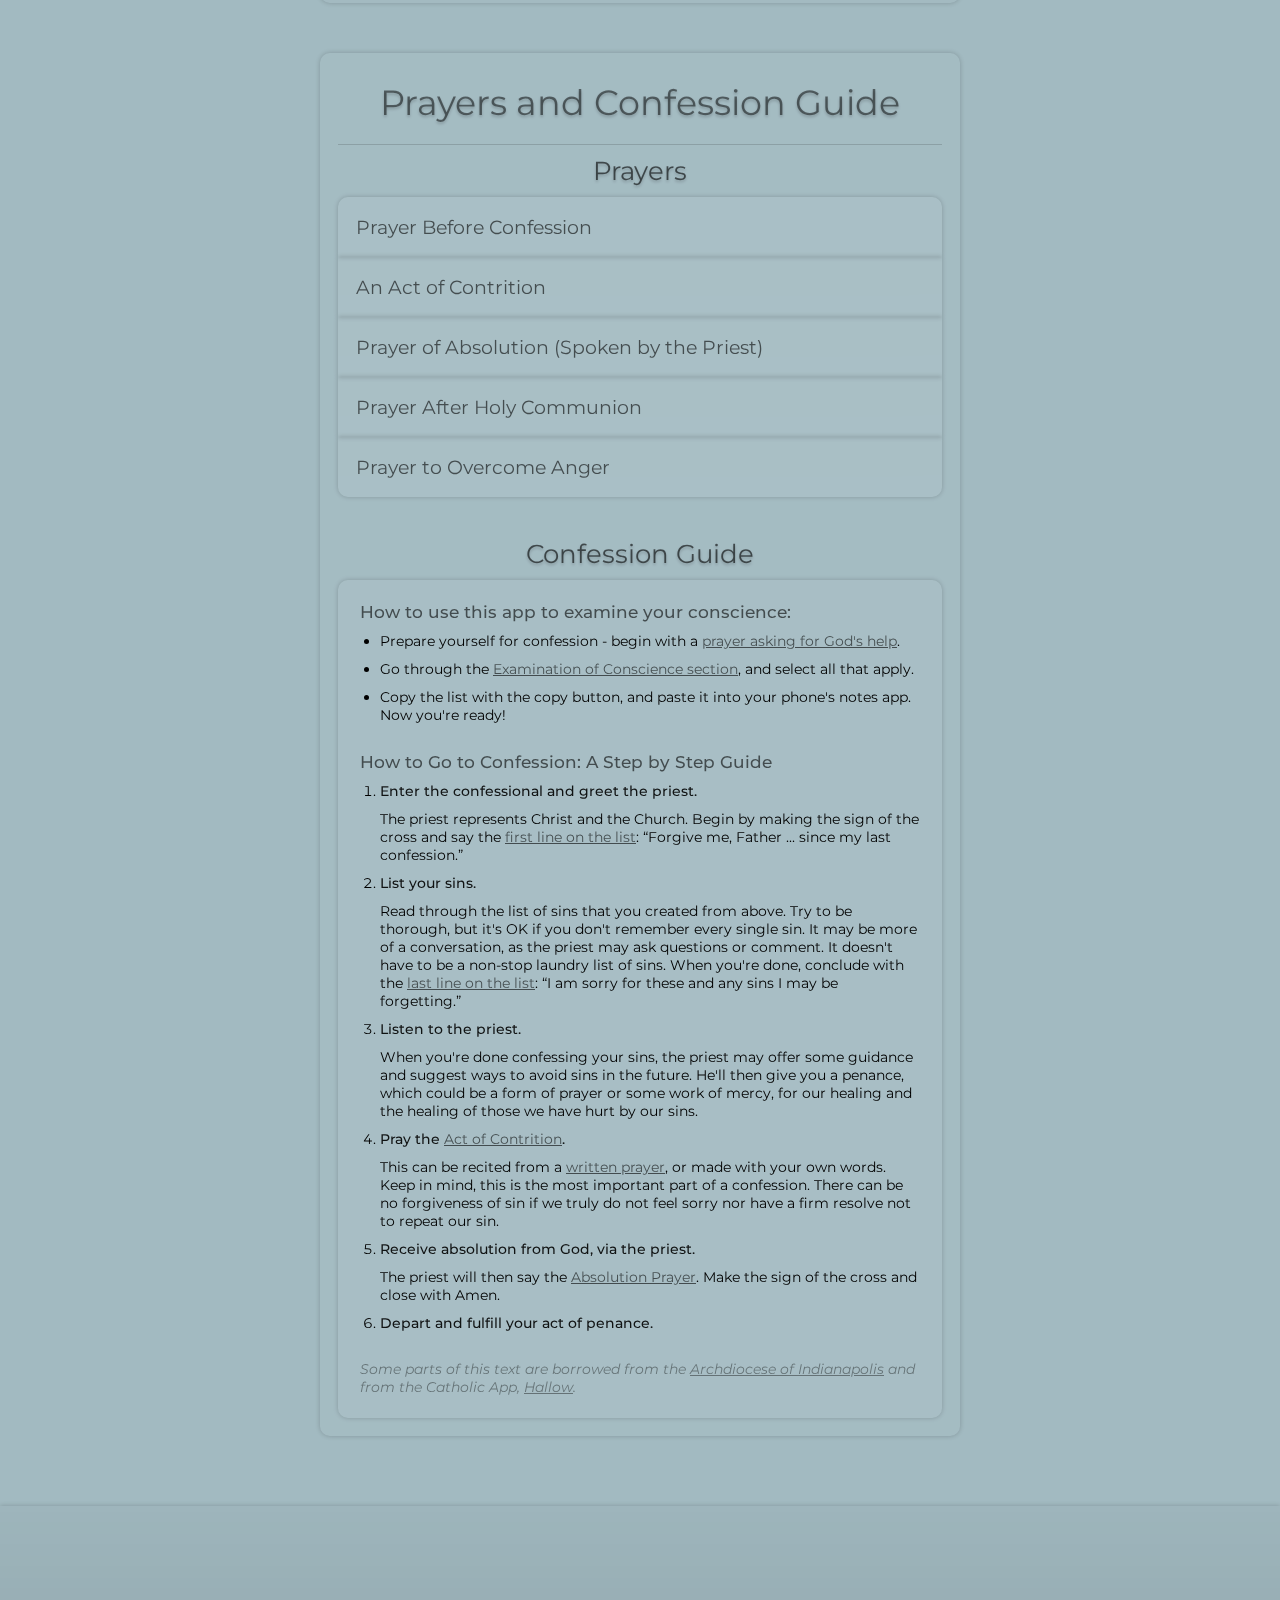
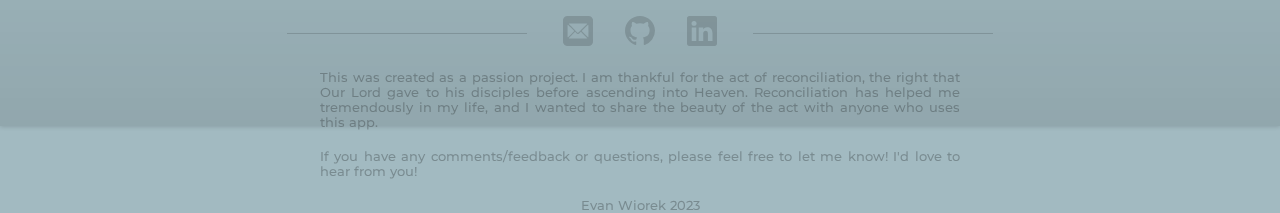
==== commit 1be77b7f: "light-dark-mode" ====
--- a/index.html
+++ b/index.html
@@ -13,7 +13,9 @@
     <meta property="og:url" content="https://loose-on-earth.com/" />
     <meta property="og:image" content="https://i.imgur.com/UdhQSaC.png" />
     <link rel="icon" type="image/x-icon" href="/assets/favicon.ico">
-    <link rel="stylesheet" href="style.css">
+    <!-- <link rel="stylesheet" href="dark-mode.css" class="dark-mode"> -->
+    <!-- <link rel="stylesheet" href="light-mode.css" class="light-mode"> -->
+    <link id="theme" rel="stylesheet" type="text/css" href="light.css" />
     <link rel="stylesheet" href="universal-and-media.css">
 </head>
 
@@ -21,7 +23,8 @@
     <div class="main-container" id="topofpage">
 
         <!--Background Image-->
-        <img class="background-image" src="./assets/bg8.jpg" alt="bg">
+        <img class="background-image" src="./assets/dark-bg.jpg" alt="bg" id="background-dark">
+        <img class="background-image" src="./assets/light-bg.jpg" alt="bg" id="background-light">
 
 
         <!-- Mobile Navigation Menu -->
@@ -91,8 +94,20 @@
         <!--webpage body-->
         <div class="body-container d-flex flex-column align-items-center col-sm-12 m-auto">
 
+            <div class="setup">
+                <div class="card-body">
+                    <!-- <h3>Setup</h3> -->
+                    <div class="switch-and-label d-flex align-items-center gap-2">
+                        <span id="mode-name">Light Mode</span>
+                        <label class="switch">
+                            <input type="checkbox" onclick="toggleTheme()" checked>
+                            <span class="slider round"></span>
+                        </label>
+                    </div>
+                </div>
+            </div>
+
             <!--Examination of Conscience-->
-
             <div class="eoc-container" id="examination-of-conscience">
                 <div class="card-body col-lg-6 col-md-9 col-sm-11 m-auto d-flex flex-column">
                     <h1 class="eoc-title">Examination of Conscience</h1>
@@ -766,7 +781,8 @@
 
                 <div class="prayers-container">
                     <h2 id="prayers" class="prayers-title">Prayers</h2>
-                    <button class="accordion prayer-1 beforeConfessionPrayer" id="beforeConfessionPrayer">Prayer Before Confession</button>
+                    <button class="accordion prayer-1 beforeConfessionPrayer" id="beforeConfessionPrayer">Prayer Before
+                        Confession</button>
                     <div class="panel transition-6">
                         <div class="prayer-panel-text-container">
                             <p>O most merciful God! Prostrate at your feet, I implore your forgiveness. I sincerely
@@ -776,7 +792,7 @@
                                 in the Passion
                                 of my Redeemer. Give me, for your mercy's sake a sorrow for having offended so good a
                                 God.</p>
-                                <br>
+                            <br>
                             <p>Mary, my mother, refuge of sinners, pray for me that I may make a good confession. Amen.
                             </p>
                         </div>
@@ -787,19 +803,26 @@
                     <div class="panel transition-6">
                         <div class="prayer-panel-text-container">
                             <p>Lord God, in your goodness have mercy on me: I am sorry for my sins with all my heart. In
-                                choosing to do wrong and failing to do good, I have sinned against you whom I should love
+                                choosing to do wrong and failing to do good, I have sinned against you whom I should
+                                love
                                 above
                                 all things. Create in me a clean heart and renew within me an upright spirit. I firmly
                                 intend,
-                                with your help, to do penance, to sin no more, and to avoid whatever leads me to sin. Our
+                                with your help, to do penance, to sin no more, and to avoid whatever leads me to sin.
+                                Our
                                 Savior
                                 Jesus Christ suffered and died for us. In His name, my God, have mercy. Amen.</p>
                         </div>
                     </div>
-                    <button class="accordion absolutionPrayer" id="absolutionPrayer">Prayer of Absolution (Spoken by the Priest)</button>
+                    <button class="accordion absolutionPrayer" id="absolutionPrayer">Prayer of Absolution (Spoken by the
+                        Priest)</button>
                     <div class="panel transition-6">
                         <div class="prayer-panel-text-container">
-                            <p>God the father of mercies through the death and resurrection of his Son as reconciled the world to himself and the sent the Holy Spirit among us for the forgiveness of sins. Through the ministry of the Church may God give you pardon and peace and I absolve you from your sins in the name of the Father, and of the Son, and of the Holy Spirit. Amen.</p>
+                            <p>God the father of mercies through the death and resurrection of his Son as reconciled the
+                                world to himself and the sent the Holy Spirit among us for the forgiveness of sins.
+                                Through the ministry of the Church may God give you pardon and peace and I absolve you
+                                from your sins in the name of the Father, and of the Son, and of the Holy Spirit. Amen.
+                            </p>
                         </div>
                     </div>
                     <button class="accordion">Prayer After Holy Communion</button>
@@ -807,21 +830,26 @@
                         <div class="prayer-panel-text-container">
                             <p>Dear Lord, help me to remove from my mind every thought or opinion which You would not
                                 sanction,
-                                every feeling form my heart which You would not approve. Grant that I may spend the hours of
+                                every feeling form my heart which You would not approve. Grant that I may spend the
+                                hours of
                                 the
-                                day gladly working with You according to Your will. Help me just for today and be with me in
+                                day gladly working with You according to Your will. Help me just for today and be with
+                                me in
                                 it.
                             </p>
                             <br>
                             <p>In the long hours of work, that I may not grow weary or slack in serving You. In
                                 conversations,
                                 that they may not be to me occasions of uncharitableness. In the day's worries and
-                                disappointments, that I may be patient with myself and with those around me. In moments of
+                                disappointments, that I may be patient with myself and with those around me. In moments
+                                of
                                 fatigue and illness, that I may be mindful of others rather than of myself.</p>
-                                <br>
-                            <p>In temptations, that I may be generous and loyal, so that when the day is over I may lay it
+                            <br>
+                            <p>In temptations, that I may be generous and loyal, so that when the day is over I may lay
+                                it
                                 at
-                                Your feet, with its successes which are all Yours, and its failures which are all my own,
+                                Your feet, with its successes which are all Yours, and its failures which are all my
+                                own,
                                 and
                                 feel that life is real and peaceful, and blessed when spent with You as the Guest of my
                                 soul.
@@ -832,23 +860,29 @@
                     <button class="accordion" id="last-prayer-title">Prayer to Overcome Anger</button>
                     <div class="panel last-panel transition-3">
                         <div class="prayer-panel-text-container">
-                            <p>O Lord, I am sorry that anger rises so often in my heart. Many times I feel disappointed in
+                            <p>O Lord, I am sorry that anger rises so often in my heart. Many times I feel disappointed
+                                in
                                 myself, yet even worse I offend You. Without Your help I will never win this battle with
                                 rage.
-                                But Your word says that "I have the strength for everything through Christ who empowers me."
+                                But Your word says that "I have the strength for everything through Christ who empowers
+                                me."
                             </p>
                             <br>
-                            <p>Help me to pray, to look to You, to take a step back and calm down. I repent of holding on to
+                            <p>Help me to pray, to look to You, to take a step back and calm down. I repent of holding
+                                on to
                                 anger and giving the devil a foothold in my life and relationships. I am determined to
                                 follow
-                                Your Word, until You have renewed my mind, giving me the mind of Christ - a mind at peace
+                                Your Word, until You have renewed my mind, giving me the mind of Christ - a mind at
+                                peace
                                 with
                                 God, with myself, and with others.</p>
-                                <br>
-                            <p>Shape my being into earnest kindness, a reflection of Your perfection. Grant me the grace of
-                                self-control, that I may not display unjust anger. In times when I feel anger surging again,
+                            <br>
+                            <p>Shape my being into earnest kindness, a reflection of Your perfection. Grant me the grace
+                                of
+                                self-control, that I may not display unjust anger. In times when I feel anger surging
+                                again,
                                 please remind me of these things.</p>
-                                <br>
+                            <br>
                             <p>In the name of the Father, the Son and the Holy Spirit. Amen.</p>
                         </div>
 
@@ -861,29 +895,68 @@
                         <div class="guide-text m-auto">
                             <h3>How to use this app to examine your conscience:</h3>
                             <ul>
-                                <li>Prepare yourself for confession - begin with a <a href="#beforeConfessionPrayer" onclick="openPrayerPanel(beforeConfessionPrayer)">prayer asking for God's help</a>.</li>
-                                <li>Go through the <a href="#">Examination of Conscience section</a>, and select all that apply.</li>
-                                <li>Copy the list with the copy button, and paste it into your phone's notes app. Now you're ready!</li>
+                                <li>Prepare yourself for confession - begin with a <a href="#beforeConfessionPrayer"
+                                        onclick="openPrayerPanel(beforeConfessionPrayer)">prayer asking for God's
+                                        help</a>.</li>
+                                <li>Go through the <a href="#">Examination of Conscience section</a>, and select all
+                                    that apply.</li>
+                                <li>Copy the list with the copy button, and paste it into your phone's notes app. Now
+                                    you're ready!</li>
                             </ul>
                             <br>
                             <h3>How to Go to Confession: A Step by Step Guide</h3>
                             <ol>
-                                <li><h4>Enter the confessional and greet the priest.</h4>The priest represents Christ and the Church. Begin by making the sign of the cross and say the <a href="#confessions-list-jump-point">first line on the list</a>: “Forgive me, Father ... since my last confession.”</li>
-
-                                <li><h4>List your sins.</h4>Read through the list of sins that you created from above. Try to be thorough, but it's OK if you don't remember every single sin. It may be more of a conversation, as the priest may ask questions or comment. It doesn't have to be a non-stop laundry list of sins. When you're done, conclude with the <a href="#confessions-list-jump-point">last line on the list</a>: “I am sorry for these and any sins I may be forgetting.”</li>
-
-                                <li><h4>Listen to the priest.</h4>When you're done confessing your sins, the priest may offer some guidance and suggest ways to avoid sins in the future. He'll then give you a penance, which could be a form of prayer or some work of mercy, for our healing and the healing of those we have hurt by our sins.</li>
-
-                                <li><h4>Pray the <a href="#actOfContrition" onclick="openPrayerPanel(actOfContrition)">Act of Contrition</a>.</h4>This can be recited from a <a href="#actOfContrition" onclick="openPrayerPanel(actOfContrition)">written prayer</a>, or made with your own words. Keep in mind, this is the most important part of a confession. There can be no forgiveness of sin if we truly do not feel sorry nor have a firm resolve not to repeat our sin.</li>
-
-                                <li><h4>Receive absolution from God, via the priest.</h4>The priest will then say the <a href="#absolutionPrayer" onclick="openPrayerPanel(absolutionPrayer)">Absolution Prayer</a>. Make the sign of the cross and close with Amen.</li>
-
-                                <li><h4>Depart and fulfill your act of penance.</h4></li>
+                                <li>
+                                    <h4>Enter the confessional and greet the priest.</h4>The priest represents Christ
+                                    and the Church. Begin by making the sign of the cross and say the <a
+                                        href="#confessions-list-jump-point">first line on the list</a>: “Forgive me,
+                                    Father ... since my last confession.”
+                                </li>
+
+                                <li>
+                                    <h4>List your sins.</h4>Read through the list of sins that you created from above.
+                                    Try to be thorough, but it's OK if you don't remember every single sin. It may be
+                                    more of a conversation, as the priest may ask questions or comment. It doesn't have
+                                    to be a non-stop laundry list of sins. When you're done, conclude with the <a
+                                        href="#confessions-list-jump-point">last line on the list</a>: “I am sorry for
+                                    these and any sins I may be forgetting.”
+                                </li>
+
+                                <li>
+                                    <h4>Listen to the priest.</h4>When you're done confessing your sins, the priest may
+                                    offer some guidance and suggest ways to avoid sins in the future. He'll then give
+                                    you a penance, which could be a form of prayer or some work of mercy, for our
+                                    healing and the healing of those we have hurt by our sins.
+                                </li>
+
+                                <li>
+                                    <h4>Pray the <a href="#actOfContrition"
+                                            onclick="openPrayerPanel(actOfContrition)">Act of Contrition</a>.</h4>This
+                                    can be recited from a <a href="#actOfContrition"
+                                        onclick="openPrayerPanel(actOfContrition)">written prayer</a>, or made with your
+                                    own words. Keep in mind, this is the most important part of a confession. There can
+                                    be no forgiveness of sin if we truly do not feel sorry nor have a firm resolve not
+                                    to repeat our sin.
+                                </li>
+
+                                <li>
+                                    <h4>Receive absolution from God, via the priest.</h4>The priest will then say the <a
+                                        href="#absolutionPrayer" onclick="openPrayerPanel(absolutionPrayer)">Absolution
+                                        Prayer</a>. Make the sign of the cross and close with Amen.
+                                </li>
+
+                                <li>
+                                    <h4>Depart and fulfill your act of penance.</h4>
+                                </li>
                             </ol>
 
                         </div>
                         <br>
-                        <p class="source">Some parts of this text are borrowed from the <a href="https://www.archindy.org/thelightison/guide.html">Archdiocese of Indianapolis</a> and from the Catholic App, <a href="https://hallow.com/blog/how-to-go-to-confession-the-sacrament-of-penance-reconciliation/#step-by-step-guide">Hallow</a>.</p>
+                        <p class="source">Some parts of this text are borrowed from the <a
+                                href="https://www.archindy.org/thelightison/guide.html">Archdiocese of Indianapolis</a>
+                            and from the Catholic App, <a
+                                href="https://hallow.com/blog/how-to-go-to-confession-the-sacrament-of-penance-reconciliation/#step-by-step-guide">Hallow</a>.
+                        </p>
                     </div>
                 </div>
 
@@ -896,23 +969,28 @@
                 <div class="footer-container d-flex flex-column align-items-center justify-content-evenly">
                     <div class="line-and-links d-flex align-items-center col-lg-7 col-md-9 col-sm-12 m-auto">
                         <div class="footer-line-1"></div>
-                        <div class="contact-links d-flex align-items-center justify-content-around col-lg-3 col-md-4 col-sm-5">
-                           <a href="mailto:wiorek.evan@gmail.com" target="_blank">
-                            <img src="./assets/email.svg" alt="email" class="contact-svg">
-                           </a> 
-                           <a href="https://github.com/EvanWiorek/" target="_blank">
-                            <img src="./assets/github.svg" alt="github" class="contact-svg">
-                           </a> 
-                           <a href="https://www.linkedin.com/in/evan-wiorek-082900104/" target="_blank">
-                            <img src="./assets/linkedin.svg" alt="linkedin" class="contact-svg">
-                           </a> 
+                        <div
+                            class="contact-links d-flex align-items-center justify-content-around col-lg-3 col-md-4 col-sm-5">
+                            <a href="mailto:wiorek.evan@gmail.com" target="_blank">
+                                <img src="./assets/email.svg" alt="email" class="contact-svg">
+                            </a>
+                            <a href="https://github.com/EvanWiorek/" target="_blank">
+                                <img src="./assets/github.svg" alt="github" class="contact-svg">
+                            </a>
+                            <a href="https://www.linkedin.com/in/evan-wiorek-082900104/" target="_blank">
+                                <img src="./assets/linkedin.svg" alt="linkedin" class="contact-svg">
+                            </a>
                         </div>
                         <div class="footer-line-1"></div>
                     </div>
                     <div class="footer-text col-lg-6 col-md-8 col-sm-10">
-                        <p>This was created as a passion project. I am thankful for the act of reconciliation, the right that Our Lord gave to his disciples before ascending into Heaven. Reconciliation has helped me tremendously in my life, and I wanted to share the beauty of the act with anyone who uses this app.</p>
+                        <p>This was created as a passion project. I am thankful for the act of reconciliation, the right
+                            that Our Lord gave to his disciples before ascending into Heaven. Reconciliation has helped
+                            me tremendously in my life, and I wanted to share the beauty of the act with anyone who uses
+                            this app.</p>
                         <br>
-                        <p>If you have any comments/feedback or questions, please feel free to let me know! I'd love to hear from you!</p>
+                        <p>If you have any comments/feedback or questions, please feel free to let me know! I'd love to
+                            hear from you!</p>
                         <br>
                     </div>
                     <div class="footer-text-bottom">
--- a/light.css
+++ b/light.css
@@ -0,0 +1,873 @@
+@import url('https://fonts.googleapis.com/css2?family=Montserrat:ital,wght@0,100;0,200;0,300;0,400;0,500;0,600;0,700;0,800;0,900;1,100;1,200;1,300;1,400;1,500;1,600;1,700;1,800;1,900&display=swap');
+
+* {
+    margin: 0;
+    padding: 0;
+    font-family: 'Montserrat', sans-serif;
+    font-weight: 400;
+    box-sizing: border-box;
+}
+
+body {
+    background-color: #a2bac1;
+    overflow-x: hidden;
+}
+
+html {
+    scroll-behavior: smooth;
+    -webkit-tap-highlight-color: rgba(255, 255, 255, 0.08);
+}
+
+*::-webkit-scrollbar {
+    width: 10px;
+}
+
+*::-webkit-scrollbar-track {
+    background: #111618;
+}
+
+*::-webkit-scrollbar-thumb {
+    background-color: #192125;
+    border-radius: 20px;
+    border: 0px;
+}
+
+.background-image {
+    animation: rotation 1500s infinite linear;
+    z-index: -1;
+    position: fixed;
+    top: -200px;
+    left: -400px;
+    width: 150%;
+}
+
+@keyframes rotation {
+    from {
+        transform: rotate(0deg);
+    }
+
+    to {
+        transform: rotate(359deg);
+    }
+}
+
+/*Universal styles*/
+.card-body {
+    background-color: rgba(255, 255, 255, 0.03);
+    backdrop-filter: blur(30px);
+    padding: 18px;
+    border: none;
+    outline: none;
+    border-radius: 10px;
+    box-shadow: 0px 0px 5px 0px rgb(0 0 0 / .2);
+    font-size: 1.1rem;
+}
+
+.body-container-line {
+    width: 100%;
+    height: .1px;
+    background-color: rgba(0, 0, 0, .15);
+    margin-top: 5px;
+    margin-bottom: 10px;
+}
+
+.accordion {
+    background-color: rgba(255, 255, 255, 0.025);
+    backdrop-filter: blur(30px);
+    color: rgba(0, 0, 0, .6);
+    cursor: pointer;
+    padding: 18px;
+    width: 100%;
+    text-align: left;
+    border: none;
+    outline: none;
+    transition: 0.4s;
+    box-shadow: 0px 0px 5px 0px rgb(0 0 0 / .2);
+    -webkit-tap-highlight-color: rgba(255, 255, 255, 0.08);
+    font-size: 1.2rem;
+    z-index: 1;
+}
+
+.transition-1 {
+    transition: max-height .64s ease-out;
+}
+
+.transition-2 {
+    transition: max-height 0.27s ease-out;
+}
+
+.transition-3 {
+    transition: max-height 0.35s ease-out;
+}
+
+.transition-4 {
+    transition: max-height 0.45s ease-out;
+}
+
+.transition-5 {
+    transition: max-height 0.40s ease-out;
+}
+
+.transition-6 {
+    transition: max-height 0.2s ease-out;
+}
+
+
+.active {
+    background-color: rgba(255, 255, 255, 0.05);
+}
+
+.panel {
+    padding: 0 18px;
+    background-color: rgba(255, 255, 255, 0.02);
+    backdrop-filter: blur(15px);
+    max-height: 0;
+    overflow: hidden;
+    /* transition: max-height 0.3s ease-out; */
+    color: rgba(0, 0, 0, .6);
+    box-shadow: 0px 0px 5px 0px rgb(0 0 0 / .2);
+}
+
+.panel-text p {
+    padding: 20px;
+}
+
+.panel-text label {
+    padding: 22px 0px 22px 25px;
+    margin-left: 8px;
+}
+
+/*Desktop Navbar*/
+.navbar {
+    padding: 20px;
+    background: linear-gradient(180deg, rgba(0, 0, 0, .2) 0%, rgba(255, 255, 255, 0) 100%);
+    width: 100%;
+    font-size: 1.3rem;
+    box-shadow: 0px 0px 5px 0px rgb(0 0 0 / .2);
+    backdrop-filter: blur(15px);
+    z-index: 100;
+    position: fixed;
+    -webkit-tap-highlight-color: rgba(255, 255, 255, 0.08);
+}
+
+.logo {
+    transition: 0.2s;
+}
+
+.logo img {
+    width: 70px;
+    height: revert;
+    filter: invert();
+    opacity: .6;
+}
+
+.logo h2 {
+    font-weight: 500;
+}
+
+.logo-line {
+    width: 100%;
+    height: .1px;
+    background-color: rgba(0, 0, 0, .15);
+    margin-top: 5px;
+    margin-bottom: 5px;
+}
+
+.logo h6 {
+    font-weight: 500;
+    font-size: 1rem;
+    text-align: center;
+    color: rgba(0, 0, 0, .6);
+}
+
+.vertical-line {
+    font-weight: 100;
+    font-size: 1rem;
+    margin-top: -3px;
+}
+
+.nav-left a {
+    color: rgba(0, 0, 0, .6);
+    text-decoration: none;
+    font-size: 1.6rem;
+}
+
+.nav-right a {
+    color: rgba(0, 0, 0, .6);
+    text-decoration: none;
+    margin: 10px;
+    transition: 0.2s;
+}
+
+.nav-right {
+    color: rgba(0, 0, 0, .6);
+    font-weight: 200;
+}
+
+/*Mobile Navbar*/
+.mobile-nav {
+    padding-left: 15px;
+    width: 100%;
+    color: rgba(0, 0, 0, .6);
+    box-shadow: 0px 0px 5px 0px rgb(0 0 0 / .2);
+    backdrop-filter: blur(30px);
+    position: fixed;
+    z-index: 100;
+    visibility: hidden;
+}
+
+.mobile-line {
+    width: 100%;
+    height: .1px;
+    background-color: rgba(0, 0, 0, .15);
+    margin-top: 5px;
+    margin-bottom: 5px;
+}
+
+.mobile-left a {
+    color: rgba(0, 0, 0, .6);
+    text-align: left;
+    text-decoration: none;
+    padding: 10px;
+    -webkit-tap-highlight-color: rgba(255, 255, 255, 0.05);
+}
+
+.mobile-right {
+    margin-top: 0px;
+}
+
+.mobile-right a {
+    color: rgba(0, 0, 0, .6);
+    padding: 14px 10px;
+    text-decoration: none;
+    font-size: 1rem;
+    font-weight: 500;
+    display: block;
+    position: relative;
+    -webkit-tap-highlight-color: rgba(255, 255, 255, 0.05);
+}
+
+.icon {
+    color: rgba(0, 0, 0, .6);
+    text-decoration: none;
+    font-size: 17px;
+    display: block;
+    position: absolute;
+    right: 0;
+    top: 25px;
+    margin-right: 10px;
+    padding: 10px 10px;
+    -webkit-tap-highlight-color: rgba(255, 255, 255, 0.05);
+}
+
+#mobile-links {
+    display: none;
+    transition: 3s ease-in;
+    padding-bottom: 10px;
+}
+
+.mobile-right a:hover {
+    color: rgba(0, 0, 0, .6);
+}
+
+.mobile-name {
+    font-size: 1.3rem;
+    color: rgba(0, 0, 0, .6);
+}
+
+/*Page Setup*/
+.setup {
+    padding-top: 150px;
+    color: rgba(0, 0, 0, .6);
+}
+
+.switch {
+    position: relative;
+    display: inline-block;
+    width: 60px;
+    height: 34px;
+}
+
+.switch input {
+    display: none;
+}
+
+.slider {
+    position: absolute;
+    cursor: pointer;
+    top: 0;
+    left: 0;
+    right: 0;
+    bottom: 0;
+    background-color: rgba(0,0,0,.3);
+    -webkit-transition: .4s;
+    transition: .4s;
+    filter: drop-shadow(0px 2px 3px rgba(0, 0, 0, .1));
+}
+
+.slider:before {
+    position: absolute;
+    content: "";
+    height: 26px;
+    width: 26px;
+    left: 4px;
+    bottom: 4px;
+    /* background-color: #dadcdd; */
+    background: linear-gradient(176deg, rgba(218,220,221,1) 0%, rgba(194,194,194,1) 150%);
+    -webkit-transition: .4s;
+    transition: .4s;
+    filter: drop-shadow(0px 2px 2px rgba(0, 0, 0, .2));
+}
+
+input:checked+.slider {
+    background-color: #3a89ca;
+}
+
+input:focus+.slider {
+    box-shadow: 0 0 1px #3a89ca;
+}
+
+input:checked+.slider:before {
+    -webkit-transform: translateX(26px);
+    -ms-transform: translateX(26px);
+    transform: translateX(26px);
+}
+
+/* Rounded sliders */
+.slider.round {
+    border-radius: 34px;
+}
+
+.slider.round:before {
+    border-radius: 50%;
+}
+
+/*Examination of Conscience*/
+.eoc-container {
+    z-index: 1;
+    padding-top: 30px;
+    color: rgba(0, 0, 0, .6);
+}
+
+.eoc-title {
+    margin-top: 10px;
+    margin-bottom: 20px;
+    text-align: center;
+    color: rgba(0, 0, 0, .5);
+    text-shadow: 0px 2px 3px rgba(0, 0, 0, .2);
+}
+
+.tenc-title {
+    margin-top: 20px;
+    margin-bottom: 20px;
+    text-align: center;
+    text-shadow: 0px 2px 3px rgba(0, 0, 0, .2);
+}
+
+/*Time since last confession*/
+#customTime,
+#customConfession {
+    padding: 5px 10px;
+    min-height: 30px;
+    max-height: 30px;
+    min-width: 400px;
+    max-width: 400px;
+    background-color: rgba(0, 0, 0, .04);
+    border-radius: 5px;
+    border-color: rgba(0, 0, 0, .05);
+    outline: 1px solid rgba(0, 0, 0, .2);
+    color: rgba(0, 0, 0, .6);
+    font-size: 1.1rem;
+    transition: 0.2s;
+}
+
+.option-1,
+.option-2 {
+    margin-bottom: 10px;
+}
+
+#customTime:hover {
+    box-shadow: 0 0 5px rgb(0, 170, 212),
+        0 0 15px rgba(126, 229, 255, 0.5);
+}
+
+#firstTime {
+    cursor: pointer;
+    transition: .2s;
+}
+
+#firstTime:hover {
+    opacity: .7;
+}
+
+
+input::placeholder {
+    color: rgba(0, 0, 0, .6);
+}
+
+input[type=text]:focus,
+textarea:focus {
+    box-shadow: 0 0 5px rgb(0, 170, 212);
+    outline: 1px solid rgba(0, 0, 0, .2);
+}
+
+input[type="radio"] {
+    -webkit-appearance: none;
+    appearance: none;
+    margin: 0;
+    font: inherit;
+    height: 18px;
+    width: 18px;
+    background-color: rgba(0, 0, 0, .04);
+    margin-right: 10px;
+    transform: translateY(3px);
+    cursor: pointer;
+    border: 2px solid;
+    border-color: rgba(0, 0, 0, .05);
+    outline: 1px solid rgba(0, 0, 0, .2);
+    transition: 0.2s;
+}
+
+input[type=radio]:focus {
+    box-shadow: 0 0 5px rgb(0, 170, 212);
+    outline: 1px solid rgba(0, 0, 0, .2);
+}
+
+input[type="radio"]:checked {
+    background-image: url("./assets/checkmark-light.png");
+    background-size: 90%;
+    background-position: center;
+    background-repeat: no-repeat;
+    background-color: rgba(0, 0, 0, .08);
+}
+
+input[type="radio"]:hover {
+    background-color: rgba(0, 0, 0, 0);
+    box-shadow: 0 0 5px rgb(0, 170, 212);
+    outline: 1px solid rgba(0, 0, 0, .2);
+}
+
+
+/*Ten Commandments*/
+.commandment-1,
+.prayer-1 {
+    border-radius: 10px 10px 0px 0px;
+}
+
+#commandment-10-title,
+#last-prayer-title {
+    border-radius: 0px 0px 10px 10px;
+}
+
+.last-panel {
+    border-radius: 0px 0px 10px 10px;
+    margin-bottom: 40px;
+}
+
+/*Checklist Items*/
+.check-item-container {
+    display: flex;
+    position: relative;
+    cursor: pointer;
+    -webkit-user-select: none;
+    -moz-user-select: none;
+    -ms-user-select: none;
+    user-select: none;
+    color: rgba(0, 0, 0, .7);
+    -webkit-tap-highlight-color: rgba(255, 255, 255, 0.02);
+}
+
+/* Hide the browser's default checkbox */
+.check-item-container input {
+    position: absolute;
+    opacity: 0;
+    cursor: pointer;
+    height: 0;
+    width: 0;
+}
+
+.checkmark {
+    position: absolute;
+    top: 24px;
+    left: -5px;
+    height: 18px;
+    width: 18px;
+    background-color: rgba(0, 0, 0, .04);
+    border: 3px solid;
+    border-color: rgba(0, 0, 0, .05);
+    transition: 0.2s;
+    outline: 1px solid rgba(0, 0, 0, .2);
+}
+
+
+.check-item-container:hover input~.checkmark {
+    background-color: rgba(0, 0, 0, 0);
+    box-shadow: 0 0 5px rgb(0, 170, 212);
+    outline: 1px solid rgba(0, 0, 0, .2);
+}
+
+
+.check-item-container input:checked~.checkmark {
+    background-color: rgba(0, 0, 0, .08);
+    outline: 1px solid rgba(0, 0, 0, .2);
+}
+
+.check-item-container input:checked~.check-text {
+    opacity: .5;
+}
+
+.checkmark:after {
+    content: "";
+    position: absolute;
+    display: none;
+}
+
+.check-item-container input:checked~.checkmark:after {
+    display: block;
+}
+
+.check-item-container .checkmark:after {
+    left: 4.2px;
+    top: 2px;
+    width: 2.5px;
+    height: 5px;
+    border: solid rgba(0, 0, 0, 0.15);
+    border-width: 0 3px 3px 0;
+    -webkit-transform: rotate(45deg);
+    -ms-transform: rotate(45deg);
+    transform: rotate(45deg);
+}
+
+
+/*Add to list*/
+.add-to-list-container {
+    color: rgba(0, 0, 0, .6);
+    text-align: center;
+}
+
+#customConfession {
+    min-width: 500px;
+    max-width: 500px;
+    font-size: 1rem;
+    margin-bottom: 10px;
+    transition: .2s;
+}
+
+#customConfession:hover {
+    color: rgba(255, 255, 255, 0.6);
+    box-shadow: 0 0 5px rgb(0, 170, 212),
+        0 0 15px rgba(126, 229, 255, 0.5);
+}
+
+.add-to-list-button {
+    padding: 10px 15px;
+    border: none;
+    overflow: hidden;
+    transition: 0.2s;
+    cursor: pointer;
+    background-color: rgba(0, 0, 0, .04);
+    color: rgba(0, 0, 0, .6);
+    border-radius: 5px;
+    border-color: rgba(0, 0, 0, .05);
+    outline: 1px solid rgba(0, 0, 0, .2);
+    margin-bottom: 10px;
+}
+
+.add-to-list-button:hover {
+    outline: 1px solid rgba(0, 0, 0, .2);
+    box-shadow: 0 0 5px rgb(0, 170, 212),
+        0 0 15px rgba(126, 229, 255, 0.5);
+}
+
+/*Confessions List*/
+#confessions-list-jump-point,
+#beforeConfessionPrayer,
+#actOfContrition,
+#absolutionPrayer {
+    scroll-margin-top: 12rem;
+}
+
+#confessionGuide {
+    scroll-margin-top: 9rem;
+}
+
+#prayers {
+    scroll-margin-top: 9rem;
+}
+
+.confession-list-bg {
+    background-color: rgba(255, 255, 255, 0.01);
+    backdrop-filter: blur(15px);
+}
+
+.title-and-copy {
+    margin-bottom: 10px;
+    text-shadow: 0px 2px 3px rgba(0, 0, 0, .2);
+}
+
+.list-title {
+    color: rgba(0, 0, 0, .5);
+    margin-left: 20px;
+}
+
+.confessions-line {
+    width: 100%;
+    height: .1px;
+    background-color: rgba(0,0,0, 0.15);
+    margin-top: 10px;
+    margin-bottom: 20px;
+}
+
+#confession-list-container {
+    border-radius: 10px;
+    margin-top: 40px;
+    padding: 20px;
+    height: auto;
+    box-shadow: 0px 0px 5px 0px rgb(0 0 0 / .2);
+}
+
+#confession-list-container p {
+    font-weight: 500;
+    color: rgba(0, 0, 0, .5);
+}
+
+.confession-list p {
+    margin-bottom: 20px;
+}
+
+#before-list {
+    color: rgba(0, 0, 0, .6);
+    margin-bottom: 30px;
+}
+
+.custom-confession {
+    cursor: pointer;
+}
+
+
+#after-list {
+    color: rgba(0, 0, 0, .6);
+    margin-top: 30px;
+}
+
+/*Confession Copy Button*/
+.copy-button {
+    padding: 2px 5px;
+    cursor: pointer;
+    background-color: transparent;
+    border: 0px;
+    gap: .5rem;
+    position: relative;
+}
+
+.copy-button img {
+    width: 20px;
+    opacity: 0.4;
+    filter: invert();
+    transition: .2s;
+}
+
+.copy-button img:hover {
+    opacity: 0.3;
+}
+
+.tooltip {
+    position: relative;
+    display: inline-block;
+}
+
+.tooltip .tooltiptext {
+    visibility: hidden;
+    background-color: rgba(255, 255, 255, 0.03);
+    color: rgba(0, 0, 0, 0.6);
+    font-size: .8rem;
+    text-align: center;
+    border-radius: 6px;
+    padding: 5px;
+    position: absolute;
+    z-index: 1;
+    bottom: -120%;
+    left: 180%;
+    margin-left: -75px;
+    opacity: 0;
+    transition: opacity 0.3s;
+}
+
+/*down pointing arrow*/
+.tooltip .tooltiptext::after {
+    content: "";
+    position: absolute;
+    top: -35%;
+    left: 50%;
+    margin-left: -5px;
+    border-width: 5px;
+    border-style: solid;
+    border-color: transparent transparent rgba(255, 255, 255, 0.03) transparent;
+}
+
+.tooltip:hover .tooltiptext {
+    visibility: visible;
+    opacity: 1;
+}
+
+/*Prayers and Confession Guide*/
+.prayers-and-guide-container {
+    margin-top: 50px;
+}
+
+.prayer-panel-text-container {
+    padding: 20px 5px;
+    color: rgba(0, 0, 0, .7);
+}
+
+
+.prayers-and-guide-title {
+    margin-top: 10px;
+    margin-bottom: 20px;
+    text-align: center;
+    color: rgba(0, 0, 0, .5);
+    text-shadow: 0px 2px 3px rgba(0, 0, 0, .2);
+}
+
+.prayers-title,
+.guide-title {
+    margin-bottom: 10px;
+    text-align: center;
+    color: rgba(0, 0, 0, .6);
+    text-shadow: 0px 2px 3px rgba(0, 0, 0, .2);
+}
+
+.prayers-and-guide-container {
+    margin-bottom: 70px;
+}
+
+.guide-body {
+    color: rgba(0, 0, 0, .6);
+    background-color: rgba(255, 255, 255, 0.01);
+    backdrop-filter: blur(15px);
+    padding: 22px;
+    border: none;
+    outline: none;
+    border-radius: 10px;
+    box-shadow: 0px 0px 5px 0px rgb(0 0 0 / .2);
+    font-size: .9rem;
+}
+
+.guide-text p {
+    font-weight: 300;
+}
+
+.guide-text h3 {
+    margin-bottom: 10px;
+    font-weight: 500;
+}
+
+.guide-text h4 {
+    margin-bottom: 10px;
+    font-weight: 500;
+    color: rgba(0, 0, 0, .9);
+}
+
+.guide-text ul {
+    list-style-position: outside;
+    padding-left: 20px;
+}
+
+.guide-text ol {
+    list-style-position: outside;
+    padding-left: 20px;
+}
+
+.guide-text li {
+    margin-bottom: 10px;
+    font-weight: 400;
+    color: #000000;
+}
+
+.guide-text span {
+    font-weight: 500;
+}
+
+.guide-container a {
+    color: rgba(0, 0, 0, .6);
+}
+
+.source {
+    font-style: italic;
+    color: rgba(0, 0, 0, .4);
+}
+
+.source a {
+    color: rgba(0, 0, 0, .4);
+}
+
+/*Footer*/
+.footer-body {
+    padding: 110px 0px;
+    background: linear-gradient(0deg, rgb(0, 0, 0, .1) 0%, rgba(255, 255, 255, 0) 130%);
+    backdrop-filter: blur(30px);
+    width: 100%;
+    height: 200px;
+    box-shadow: 0px 0px 5px 0px rgb(0 0 0 / .2);
+    -webkit-tap-highlight-color: rgba(255, 255, 255, 0.08);
+}
+
+.line-and-links {
+    margin-bottom: 20px;
+}
+
+.footer-container {
+    height: 100%;
+}
+
+.footer-text p {
+    color: rgba(0, 0, 0, .25);
+    text-align: center;
+    font-size: .8rem;
+    font-weight: 500;
+    text-align: justify;
+}
+
+.footer-text-bottom p {
+    color: rgba(0, 0, 0, .25);
+    text-align: center;
+    font-size: .8rem;
+    font-weight: 500;
+    text-align: center;
+}
+
+.footer-line-1 {
+    width: 100%;
+    height: .1px;
+    background-color: rgba(0, 0, 0, .15);
+    margin-left: 20px;
+    margin-right: 20px;
+}
+
+.contact-svg {
+    opacity: .15;
+    width: 30px;
+}
+
+.contact-svg:hover {
+    opacity: .25;
+    transition: 0.2s;
+}
+
+@media only screen and (min-width: 912px) {
+    .accordion:hover {
+        background-color: rgba(0, 0, 0, 0.03);
+    }
+
+    .logo:hover {
+        opacity: .7;
+    }
+
+    .nav-right a:hover {
+        opacity: .7;
+    }
+
+    .container:hover {
+        color: rgba(255, 255, 255, 0.6);
+    }
+}--- a/universal-and-media.css
+++ b/universal-and-media.css
@@ -184,8 +184,6 @@
     }
 
     .list-title {
-        color: #dadcdd;
-        /* font-size: 1.5rem; */
         margin-left: 10px;
     }
 
@@ -210,8 +208,8 @@
         font-size: .5rem;
     }
 
-    .eoc-container {
-        padding-top: 120px;
+    .setup {
+        padding-top: 130px;
     }
 
     .logo {
@@ -380,11 +378,7 @@
         font-size: .9rem;
     }
 
-    .eoc-container {
-        padding-top: 110px;
-    }
-
-    .eoc-container {
+    .setup {
         padding-top: 130px;
     }
 
@@ -458,20 +452,4 @@
         width: 100%;
     }
 
-    .accordion:hover {
-        background-color: rgba(255, 255, 255, 0.06);
-    }
-
-    .logo:hover {
-        opacity: .7;
-    }
-
-    .nav-right a:hover {
-        color: rgba(255, 255, 255, 0.6);
-    }
-
-    .container:hover {
-        color: rgba(255, 255, 255, 0.6);
-    }
-
 }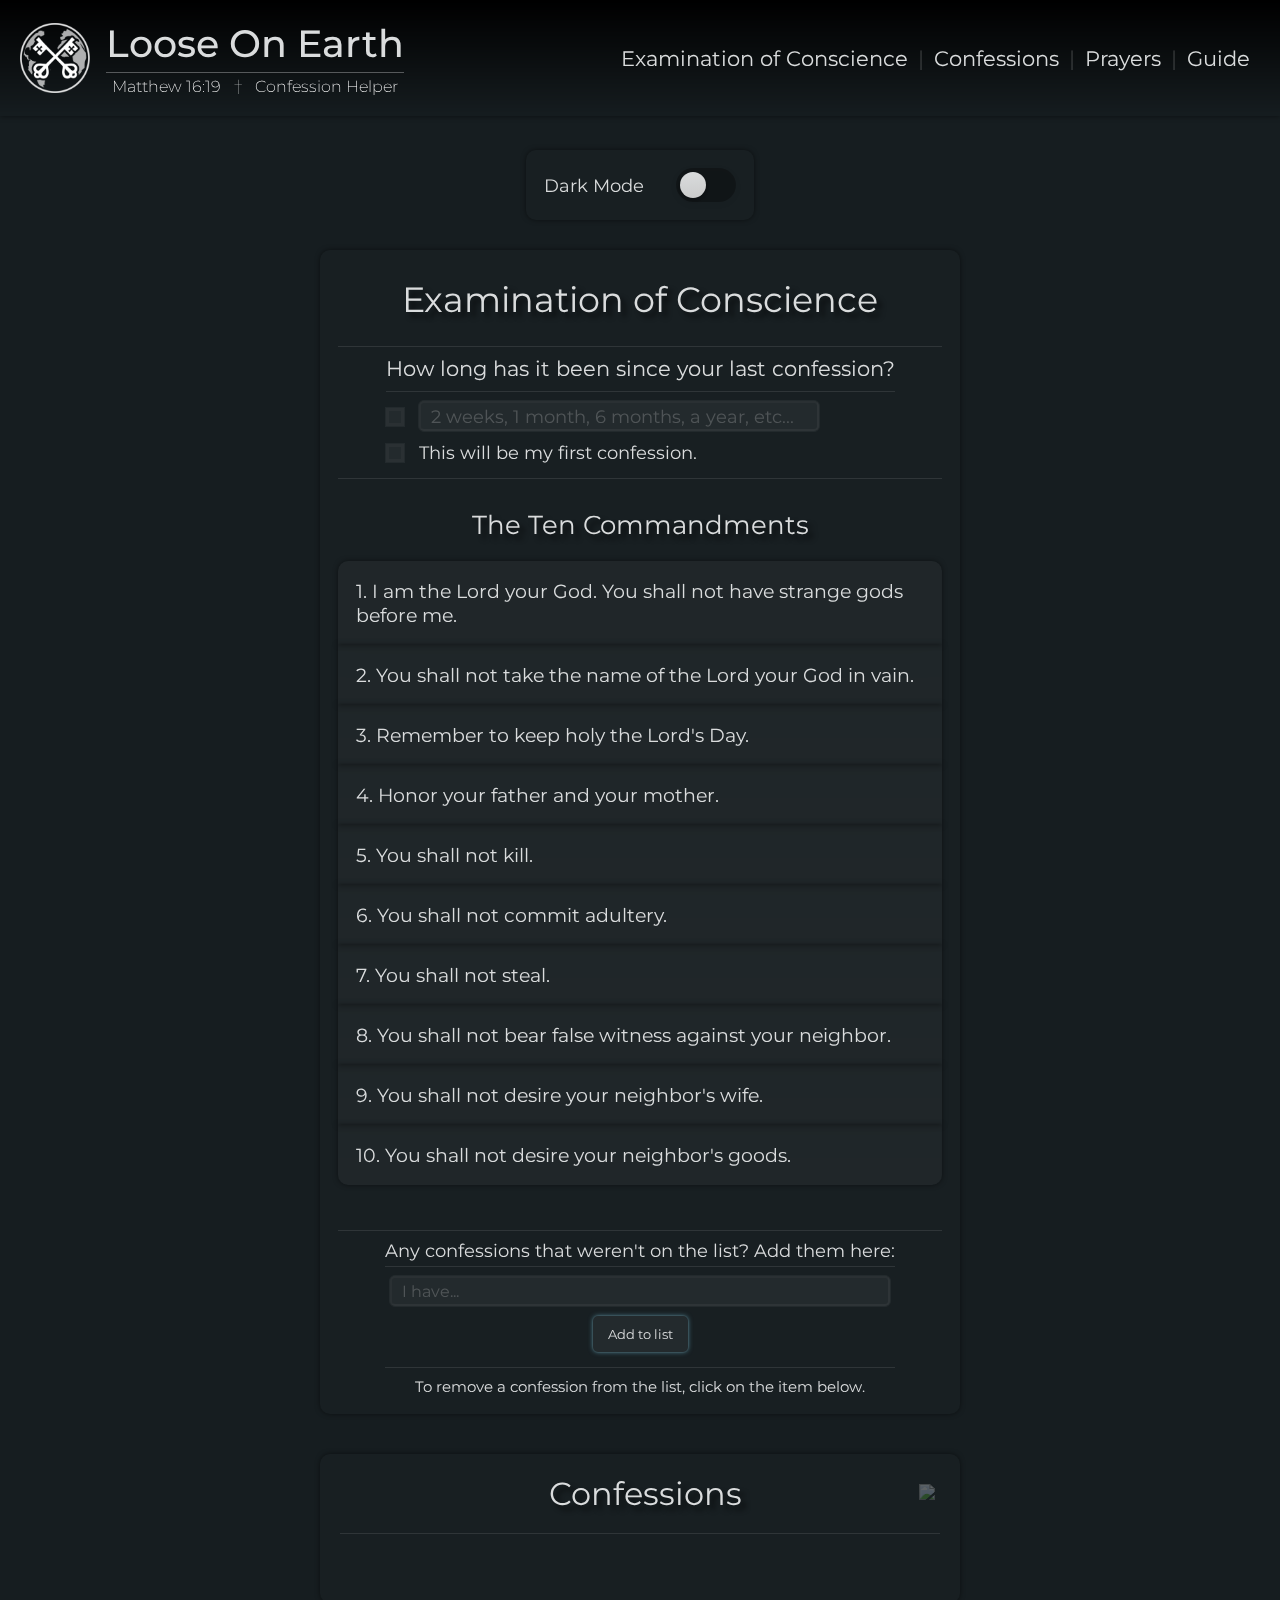
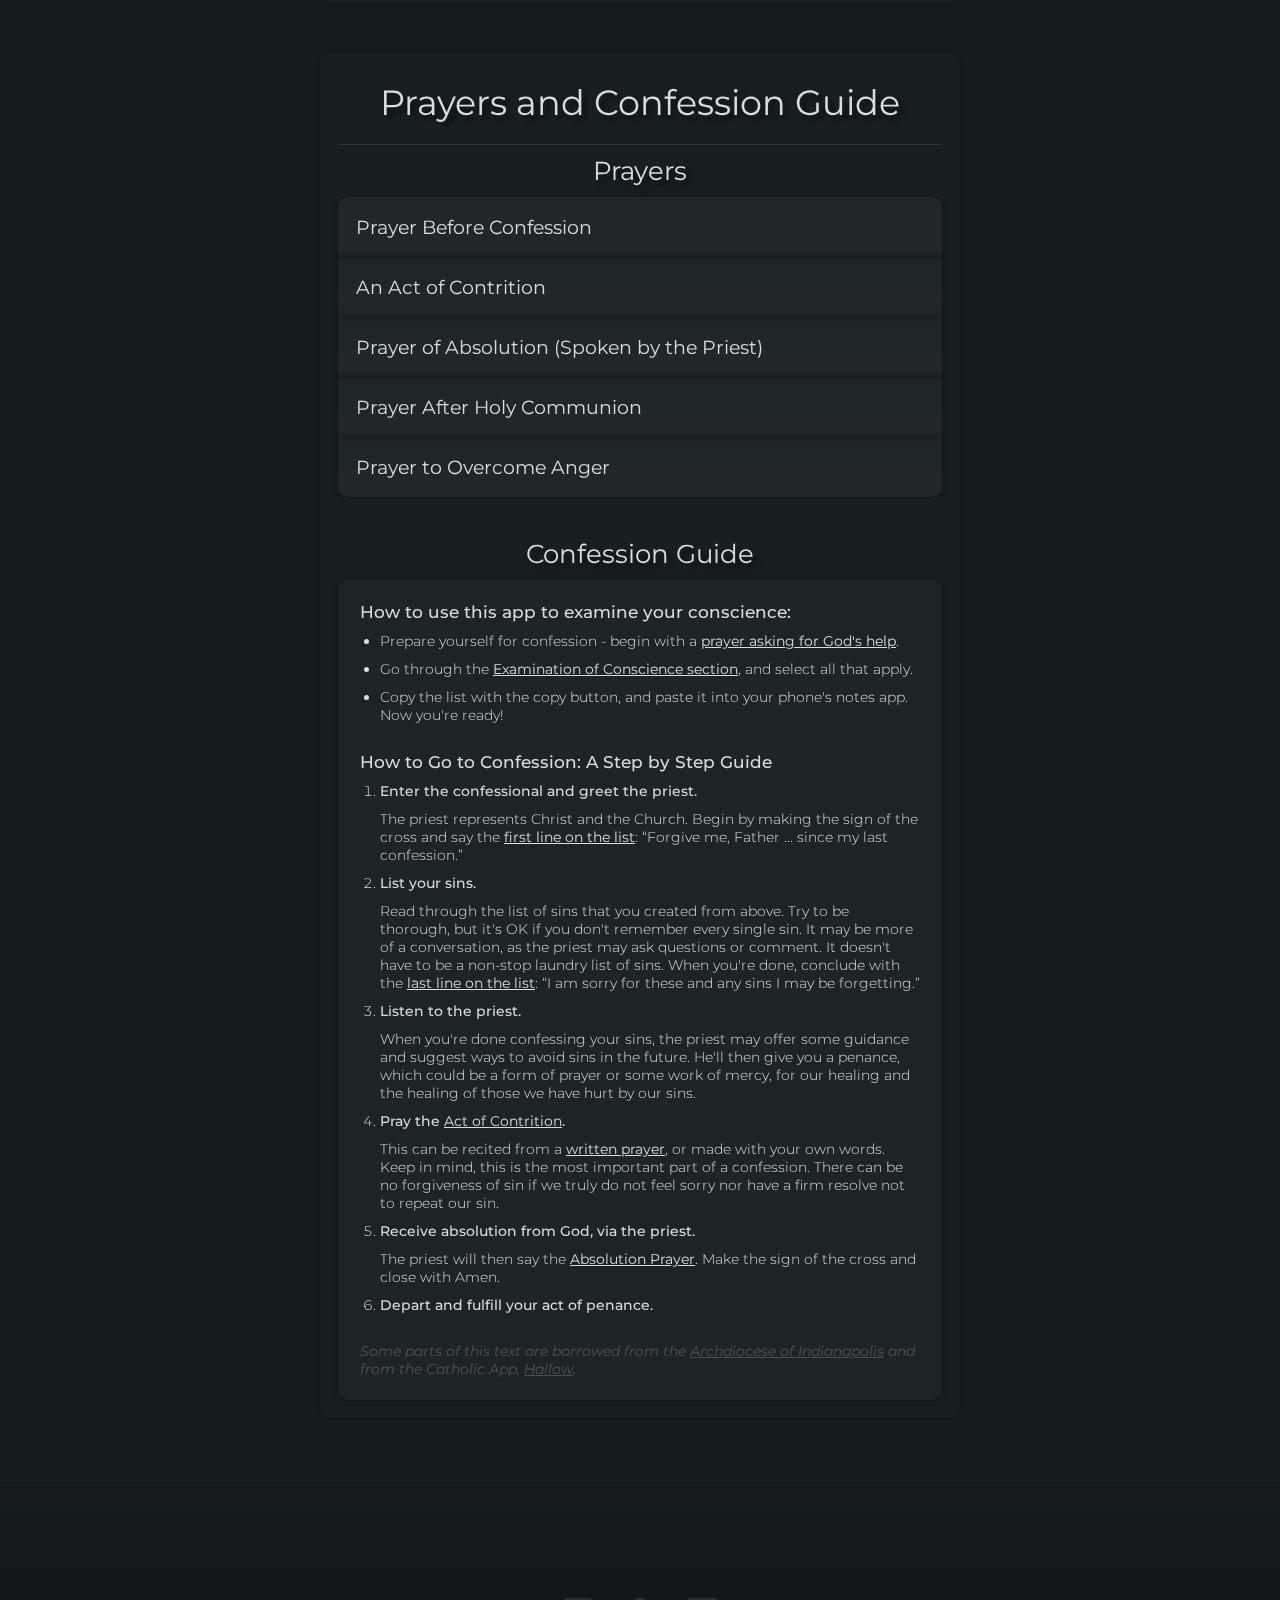
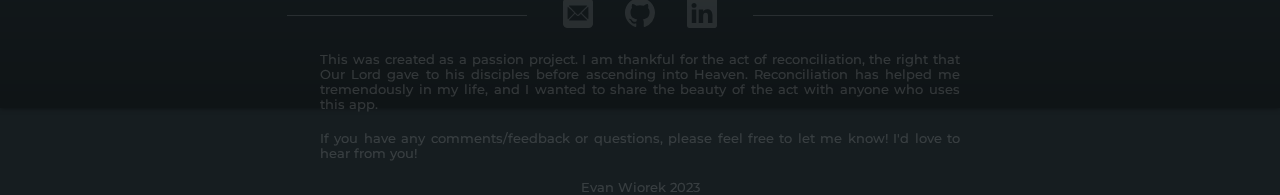
==== commit 043931f2: "update" ====
--- a/index.html
+++ b/index.html
@@ -13,9 +13,7 @@
     <meta property="og:url" content="https://loose-on-earth.com/" />
     <meta property="og:image" content="https://i.imgur.com/UdhQSaC.png" />
     <link rel="icon" type="image/x-icon" href="/assets/favicon.ico">
-    <!-- <link rel="stylesheet" href="dark-mode.css" class="dark-mode"> -->
-    <!-- <link rel="stylesheet" href="light-mode.css" class="light-mode"> -->
-    <link id="theme" rel="stylesheet" type="text/css" href="light.css" />
+    <link id="theme" rel="stylesheet" type="text/css" href="dark.css" />
     <link rel="stylesheet" href="universal-and-media.css">
 </head>
 
@@ -23,8 +21,9 @@
     <div class="main-container" id="topofpage">
 
         <!--Background Image-->
+        <img class="background-image" src="./assets/light-bg.jpg" alt="bg" id="background-light">
         <img class="background-image" src="./assets/dark-bg.jpg" alt="bg" id="background-dark">
-        <img class="background-image" src="./assets/light-bg.jpg" alt="bg" id="background-light">
+
 
 
         <!-- Mobile Navigation Menu -->
@@ -98,9 +97,9 @@
                 <div class="card-body">
                     <!-- <h3>Setup</h3> -->
                     <div class="switch-and-label d-flex align-items-center gap-2">
-                        <span id="mode-name">Light Mode</span>
+                        <span id="mode-name">Dark Mode</span>
                         <label class="switch">
-                            <input type="checkbox" onclick="toggleTheme()" checked>
+                            <input type="checkbox" onclick="toggleTheme()">
                             <span class="slider round"></span>
                         </label>
                     </div>
--- a/dark.css
+++ b/dark.css
@@ -0,0 +1,868 @@
+@import url('https://fonts.googleapis.com/css2?family=Montserrat:ital,wght@0,100;0,200;0,300;0,400;0,500;0,600;0,700;0,800;0,900;1,100;1,200;1,300;1,400;1,500;1,600;1,700;1,800;1,900&display=swap');
+
+* {
+    margin: 0;
+    padding: 0;
+    font-family: 'Montserrat', sans-serif;
+    font-weight: 400;
+    box-sizing: border-box;
+}
+
+body {
+    background-color: #161d20;
+    overflow-x: hidden;
+}
+
+html {
+    scroll-behavior: smooth;
+    -webkit-tap-highlight-color: rgba(255, 255, 255, 0.08);
+}
+
+*::-webkit-scrollbar {
+    width: 10px;
+}
+
+*::-webkit-scrollbar-track {
+    background: #111618;
+}
+
+*::-webkit-scrollbar-thumb {
+    background-color: #192125;
+    border-radius: 20px;
+    border: 0px;
+}
+
+.background-image {
+    animation: rotation 1500s infinite linear;
+    z-index: -1;
+    position: fixed;
+    top: -200px;
+    left: -400px;
+    width: 150%;
+}
+
+#background-light {
+    display: none;
+}
+
+@keyframes rotation {
+    from {
+        transform: rotate(0deg);
+    }
+
+    to {
+        transform: rotate(359deg);
+    }
+}
+
+/*Universal styles*/
+
+.card-body {
+    background-color: rgba(255, 255, 255, 0.01);
+    backdrop-filter: blur(15px);
+    padding: 18px;
+    border: none;
+    outline: none;
+    border-radius: 10px;
+    box-shadow: 0px 0px 5px 0px rgb(0 0 0 / .5);
+    font-size: 1.1rem;
+}
+
+.body-container-line {
+    width: 100%;
+    height: .1px;
+    background-color: rgba(255, 255, 255, 0.1);
+    margin-top: 5px;
+    margin-bottom: 10px;
+}
+
+.accordion {
+    background-color: rgba(255, 255, 255, 0.025);
+    backdrop-filter: blur(15px);
+    color: #dadcdd;
+    cursor: pointer;
+    padding: 18px;
+    width: 100%;
+    text-align: left;
+    border: none;
+    outline: none;
+    transition: 0.4s;
+    box-shadow: 0px 0px 5px 0px rgb(0 0 0 / .5);
+    -webkit-tap-highlight-color: rgba(255, 255, 255, 0.08);
+    font-size: 1.2rem;
+    z-index: 1;
+}
+
+.transition-1 {
+    transition: max-height .64s ease-out;
+}
+
+.transition-2 {
+    transition: max-height 0.27s ease-out;
+}
+
+.transition-3 {
+    transition: max-height 0.35s ease-out;
+}
+
+.transition-4 {
+    transition: max-height 0.45s ease-out;
+}
+
+.transition-5 {
+    transition: max-height 0.40s ease-out;
+}
+
+.transition-6 {
+    transition: max-height 0.2s ease-out;
+}
+
+
+.active {
+    background-color: rgba(255, 255, 255, 0.05);
+}
+
+.panel {
+    padding: 0 18px;
+    background-color: rgba(255, 255, 255, 0.02);
+    backdrop-filter: blur(15px);
+    max-height: 0;
+    overflow: hidden;
+    /* transition: max-height 0.3s ease-out; */
+    color: #dadcdd;
+    box-shadow: 0px 0px 5px 0px rgb(0 0 0 / .5);
+}
+
+.panel-text p {
+    padding: 20px;
+}
+
+.panel-text label {
+    padding: 22px 0px 22px 25px;
+    margin-left: 8px;
+}
+
+/*Desktop Navbar*/
+.navbar {
+    padding: 20px;
+    background: linear-gradient(180deg, rgb(0, 0, 0) 0%, rgba(255, 255, 255, 0) 100%);
+    width: 100%;
+    font-size: 1.3rem;
+    box-shadow: 0px 0px 5px 0px rgb(0 0 0 / .5);
+    backdrop-filter: blur(15px);
+    z-index: 100;
+    position: fixed;
+    -webkit-tap-highlight-color: rgba(255, 255, 255, 0.08);
+}
+
+.logo {
+    transition: 0.2s;
+}
+
+.logo img {
+    width: 70px;
+    height: revert;
+}
+
+.logo h2 {
+    font-weight: 500;
+}
+
+.logo-line {
+    width: 100%;
+    height: .1px;
+    background-color: rgba(255, 255, 255, 0.3);
+    margin-top: 5px;
+    margin-bottom: 5px;
+}
+
+.logo h6 {
+    font-weight: 200;
+    font-size: 1rem;
+    text-align: center;
+    color: #ffffff;
+}
+
+.vertical-line {
+    font-weight: 100;
+    font-size: 1rem;
+    margin-top: -3px;
+}
+
+.nav-left a {
+    color: #dadcdd;
+    text-decoration: none;
+    font-size: 1.6rem;
+}
+
+.nav-right a {
+    color: #dadcdd;
+    text-decoration: none;
+    margin: 10px;
+    transition: 0.2s;
+}
+
+.nav-right {
+    color:rgba(255,255,255,.3);
+    font-weight: 200;
+}
+
+/*Mobile Navbar*/
+.mobile-nav {
+    padding-left: 15px;
+    background: linear-gradient(180deg, rgb(0, 0, 0) 0%, rgba(255, 255, 255, 0) 100%);
+    width: 100%;
+    color: #dadcdd;
+    box-shadow: 0px 0px 5px 0px rgb(0 0 0 / .5);
+    backdrop-filter: blur(15px);
+    position: fixed;
+    z-index: 100;
+    visibility: hidden;
+}
+
+.mobile-line {
+    width: 100%;
+    height: .1px;
+    background-color: rgba(255, 255, 255, 0.1);
+    margin-top: 5px;
+    margin-bottom: 5px;
+}
+
+.mobile-left a {
+    color: #dadcdd;
+    text-align: left;
+    text-decoration: none;
+    padding: 10px;
+    -webkit-tap-highlight-color: rgba(255, 255, 255, 0.05);
+}
+
+.mobile-right {
+    margin-top: 0px;
+}
+
+.mobile-right a {
+    color: #dadcdd;
+    padding: 14px 10px;
+    text-decoration: none;
+    font-size: 1rem;
+    display: block;
+    position: relative;
+    -webkit-tap-highlight-color: rgba(255, 255, 255, 0.05);
+}
+
+.icon {
+    color: #dadcdd;
+    text-decoration: none;
+    font-size: 17px;
+    display: block;
+    position: absolute;
+    right: 0;
+    top: 25px;
+    margin-right: 10px;
+    padding: 10px 10px;
+    -webkit-tap-highlight-color: rgba(255, 255, 255, 0.05);
+}
+
+#mobile-links {
+    display: none;
+    transition: 3s ease-in;
+    padding-bottom: 10px;
+}
+
+.mobile-right a:hover {
+    color: #dadcdd;
+}
+
+.mobile-name {
+    font-size: 1.3rem;
+    color: #dadcdd;
+}
+
+/*Page Setup*/
+.setup {
+    padding-top: 150px;
+    color: #dadcdd;
+}
+
+.switch {
+    position: relative;
+    display: inline-block;
+    width: 60px;
+    height: 34px;
+}
+
+.switch input {
+    display: none;
+}
+
+.slider {
+    position: absolute;
+    cursor: pointer;
+    top: 0;
+    left: 0;
+    right: 0;
+    bottom: 0;
+    background-color: rgba(0,0,0,.3);
+    -webkit-transition: .4s;
+    transition: .4s;
+    filter: drop-shadow(0px 2px 3px rgba(0, 0, 0, .1));
+}
+
+.slider:before {
+    position: absolute;
+    content: "";
+    height: 26px;
+    width: 26px;
+    left: 4px;
+    bottom: 4px;
+    background: linear-gradient(176deg, rgba(218,220,221,1) 0%, rgba(194,194,194,1) 150%);
+    -webkit-transition: .4s;
+    transition: .4s;
+    filter: drop-shadow(0px 2px 2px rgba(0, 0, 0, .2));
+}
+
+input:checked+.slider {
+    background-color: #3a89ca;
+}
+
+input:focus+.slider {
+    box-shadow: 0 0 1px #3a89ca;
+}
+
+input:checked+.slider:before {
+    -webkit-transform: translateX(26px);
+    -ms-transform: translateX(26px);
+    transform: translateX(26px);
+}
+
+/* Rounded sliders */
+.slider.round {
+    border-radius: 34px;
+}
+
+.slider.round:before {
+    border-radius: 50%;
+}
+
+/*Examination of Conscience*/
+.eoc-container {
+    z-index: 1;
+    padding-top: 30px;
+    color: #dadcdd;
+}
+
+.eoc-title {
+    margin-top: 10px;
+    margin-bottom: 20px;
+    text-align: center;
+    text-shadow: 5px 5px 5px rgba(0, 0, 0, .6);
+}
+
+.tenc-title {
+    margin-top: 20px;
+    margin-bottom: 20px;
+    text-align: center;
+    text-shadow: 5px 5px 5px rgba(0, 0, 0, .6);
+}
+
+/*Time since last confession*/
+#customTime,
+#customConfession {
+    padding: 5px 10px;
+    min-height: 30px;
+    max-height: 30px;
+    min-width: 400px;
+    max-width: 400px;
+    background-color: rgba(255, 255, 255, 0.05);
+    border-radius: 5px;
+    border-color: rgba(255, 255, 255, 0.05);
+    color: #dadcdd;
+    font-size: 1.1rem;
+    transition: 0.5s;
+    outline: 1px solid rgba(255, 255, 255, 0.05);
+}
+
+.option-1, .option-2 {
+    margin-bottom: 10px;
+}
+
+#customTime:hover {
+    box-shadow: 0 0 5px rgba(129, 230, 255, .5),
+        0 0 15px rgba(129, 230, 255, .5);
+}
+
+#firstTime {
+    cursor: pointer;
+}
+
+#firstTime:hover {
+    color: rgba(255, 255, 255, 0.6);
+}
+
+
+input::placeholder {
+    color: rgba(255, 255, 255, 0.2);
+}
+
+input[type=text]:focus,
+textarea:focus {
+    box-shadow: 0 0 5px rgba(129, 230, 255, .5);
+    outline: 1px solid rgba(255, 255, 255, 0.05);
+}
+
+input[type="radio"] {
+    -webkit-appearance: none;
+    appearance: none;
+    margin: 0;
+    font: inherit;
+    color: currentColor;
+    height: 18px;
+    width: 18px;
+    background-color: rgba(255, 255, 255, 0.05);
+    margin-right: 10px;
+    transform: translateY(3px);
+    cursor: pointer;
+    border: 3px solid;
+    border-color: rgba(255, 255, 255, 0.03);
+    outline: 1px solid rgba(255, 255, 255, 0.05);
+    transition: 0.2s;
+}
+
+input[type=radio]:focus {
+    box-shadow: 0 0 5px rgba(129, 230, 255, .5);
+    outline: 1px solid rgba(255, 255, 255, 0.05);
+}
+
+input[type="radio"]:checked {
+    background-image: url("./assets/checkmark.png");
+    background-size: 90%;
+    background-position: center;
+    background-repeat: no-repeat;
+}
+
+input[type="radio"]:hover {
+    background-color: rgba(255, 255, 255, 0.08);
+    box-shadow: 0 0 5px rgba(129, 230, 255, .5);
+    outline: 1px solid rgba(255, 255, 255, 0.05);
+}
+
+
+/*Ten Commandments*/
+.commandment-1,
+.prayer-1 {
+    border-radius: 10px 10px 0px 0px;
+}
+
+#commandment-10-title,
+#last-prayer-title {
+    border-radius: 0px 0px 10px 10px;
+}
+
+.last-panel {
+    border-radius: 0px 0px 10px 10px;
+    margin-bottom: 40px;
+}
+
+/*Checklist Items*/
+.check-item-container {
+    display: flex;
+    position: relative;
+    cursor: pointer;
+    -webkit-user-select: none;
+    -moz-user-select: none;
+    -ms-user-select: none;
+    user-select: none;
+    color: rgb(218, 220, 221);
+    -webkit-tap-highlight-color: rgba(255, 255, 255, 0.02);
+}
+
+/* Hide the browser's default checkbox */
+.check-item-container input {
+    position: absolute;
+    opacity: 0;
+    cursor: pointer;
+    height: 0;
+    width: 0;
+}
+
+.checkmark {
+    position: absolute;
+    top: 24px;
+    left: -5px;
+    height: 18px;
+    width: 18px;
+    background-color: rgba(255, 255, 255, 0.05);
+    border: 3px solid;
+    border-color: rgba(255, 255, 255, 0.03);
+    transition: 0.2s;
+    outline: 1px solid rgba(255, 255, 255, 0.05);
+}
+
+.check-item-container:hover input~.checkmark {
+    background-color: rgba(255, 255, 255, 0.08);
+    box-shadow: 0 0 5px rgba(129, 230, 255, .5);
+    outline: 1px solid rgba(255, 255, 255, 0.05);
+    color: #ffffff;
+}
+
+
+.check-item-container input:checked~.checkmark {
+    background-color: rgba(255, 255, 255, 0.03);
+    outline: 1px solid rgba(255, 255, 255, 0.03);
+    background-color: rgba(255, 255, 255, 0.03);
+}
+
+.check-item-container input:checked~.check-text {
+    color: rgba(255, 255, 255, 0.2);
+}
+
+.checkmark:after {
+    content: "";
+    position: absolute;
+    display: none;
+}
+
+.check-item-container input:checked~.checkmark:after {
+    display: block;
+}
+
+.check-item-container .checkmark:after {
+    left: 4.2px;
+    top: 2px;
+    width: 2.5px;
+    height: 5px;
+    border: solid rgba(255, 255, 255, 0.15);
+    border-width: 0 3px 3px 0;
+    -webkit-transform: rotate(45deg);
+    -ms-transform: rotate(45deg);
+    transform: rotate(45deg);
+}
+
+
+/*Add to list*/
+.add-to-list-container {
+    color: #dadcdd;
+    text-align: center;
+}
+
+#customConfession {
+    min-width: 500px;
+    max-width: 500px;
+    font-size: 1rem;
+    margin-bottom: 10px;
+}
+
+#customConfession:hover {
+    color: rgba(255, 255, 255, 0.6);
+    outline: 1px solid rgba(255, 255, 255, 0.05);
+    box-shadow: 0 0 5px rgba(129, 230, 255, .5),
+        0 0 15px rgba(129, 230, 255, .4);
+}
+
+.add-to-list-button {
+    padding: 10px 15px;
+    border: none;
+    border-radius: 5px;
+    overflow: hidden;
+    transition: 0.5s;
+    cursor: pointer;
+    background-color: rgba(255, 255, 255, 0.05);
+    border-radius: 5px;
+    color: #dadcdd;
+    outline: 1px solid rgba(255, 255, 255, 0.05);
+    box-shadow: 0 0 5px rgba(129, 230, 255, .5);
+    margin-bottom: 10px;
+}
+
+.add-to-list-button:hover {
+    outline: 1px solid rgba(255, 255, 255, 0.05);
+    box-shadow: 0 0 5px rgba(129, 230, 255, .5),
+        0 0 15px rgba(129, 230, 255, .5);
+}
+
+/*Confessions List*/
+#confessions-list-jump-point, #beforeConfessionPrayer, #actOfContrition, #absolutionPrayer {
+    scroll-margin-top: 12rem;
+}
+
+#confessionGuide {
+    scroll-margin-top: 9rem;
+}
+
+#prayers {
+    scroll-margin-top: 9rem;
+}
+
+.confession-list-bg {
+    background-color: rgba(255, 255, 255, 0.01);
+    backdrop-filter: blur(15px);
+}
+
+.title-and-copy {
+    margin-bottom: 10px;
+    text-shadow: 5px 5px 5px rgba(0, 0, 0, .6);
+}
+
+.list-title {
+    color: #dadcdd;
+    margin-left: 20px;
+}
+
+.confessions-line {
+    width: 100%;
+    height: .1px;
+    background-color: rgba(255, 255, 255, 0.1);
+    margin-top: 10px;
+    margin-bottom: 20px;
+}
+
+#confession-list-container {
+    border-radius: 10px;
+    margin-top: 40px;
+    padding: 20px;
+    height: auto;
+    box-shadow: 0px 0px 5px 0px rgb(0 0 0 / .5);
+}
+
+.confession-list p {
+    color: #dadcdd;
+    margin-bottom: 20px;
+}
+
+#before-list {
+    color: #dadcdd;
+    margin-bottom: 30px;
+}
+
+.custom-confession {
+    cursor: pointer;
+}
+
+
+#after-list {
+    color: #dadcdd;
+    margin-top: 30px;
+}
+
+/*Confession Copy Button*/
+.copy-button {
+    padding: 2px 5px;
+    cursor: pointer;
+    background-color: transparent;
+    border: 0px;
+    gap: .5rem;
+    position: relative;
+}
+
+.copy-button img {
+    width: 20px;
+    opacity: 0.3;
+}
+
+.copy-button img:hover {
+    opacity: 0.4;
+}
+
+.tooltip {
+    position: relative;
+    display: inline-block;
+}
+
+.tooltip .tooltiptext {
+    visibility: hidden;
+    background-color: rgba(255, 255, 255, 0.03);
+    color: rgba(255, 255, 255, 0.5);
+    font-size: .8rem;
+    text-align: center;
+    border-radius: 6px;
+    padding: 5px;
+    position: absolute;
+    z-index: 1;
+    bottom: -120%;
+    left: 180%;
+    margin-left: -75px;
+    opacity: 0;
+    transition: opacity 0.3s;
+    backdrop-filter: blur(15px);
+}
+
+/*down pointing arrow*/
+.tooltip .tooltiptext::after {
+    content: "";
+    position: absolute;
+    top: -35%;
+    left: 50%;
+    margin-left: -5px;
+    border-width: 5px;
+    border-style: solid;
+    border-color: transparent transparent rgba(255, 255, 255, 0.03) transparent;
+}
+
+.tooltip:hover .tooltiptext {
+    visibility: visible;
+    opacity: 1;
+}
+
+/*Prayers and Confession Guide*/
+.prayers-and-guide-container {
+    margin-top: 50px;
+}
+
+.prayer-panel-text-container {
+    padding: 20px 5px;
+}
+
+
+.prayers-and-guide-title {
+    margin-top: 10px;
+    margin-bottom: 20px;
+    text-align: center;
+    color: #dadcdd;
+    text-shadow: 5px 5px 5px rgba(0, 0, 0, .6);
+}
+
+.prayers-title,
+.guide-title {
+    margin-bottom: 10px;
+    text-align: center;
+    color: #dadcdd;
+    text-shadow: 5px 5px 5px rgba(0, 0, 0, .6);
+}
+
+.prayers-and-guide-container {
+    margin-bottom: 70px;
+}
+
+.guide-body {
+    color: #dadcdd;
+    background-color: rgba(255, 255, 255, 0.01);
+    backdrop-filter: blur(15px);
+    padding: 22px;
+    border: none;
+    outline: none;
+    border-radius: 10px;
+    box-shadow: 0px 0px 5px 0px rgb(0 0 0 / .5);
+    font-size: .9rem;
+}
+
+.guide-text p {
+    font-weight: 300;
+}
+
+.guide-text h3 {
+    margin-bottom: 10px;
+    font-weight: 500;
+}
+
+.guide-text h4 {
+    margin-bottom: 10px;
+    font-weight: 500;
+}
+
+.guide-text ul {
+    list-style-position: outside;
+    padding-left: 20px;
+}
+
+.guide-text ol {
+    list-style-position: outside;
+    padding-left: 20px;
+}
+
+.guide-text li {
+    margin-bottom: 10px;
+    font-weight: 300;
+}
+
+.guide-text span {
+    font-weight: 500;
+}
+
+.guide-container a {
+    color: #dadcdd;
+}
+
+.source {
+    font-style: italic;
+    color: rgba(255, 255, 255, .2);
+}
+
+.source a {
+    color: rgba(255, 255, 255, .2);
+}
+
+/*Footer*/
+.footer-body {
+    padding: 110px 0px;
+    background: linear-gradient(0deg, rgb(0, 0, 0, .3) 0%, rgba(255, 255, 255, 0) 130%);
+    backdrop-filter: blur(15px);
+    width: 100%;
+    height: 200px;
+    box-shadow: 0px 0px 5px 0px rgb(0 0 0 / .5);
+    -webkit-tap-highlight-color: rgba(255, 255, 255, 0.08);
+}
+
+.line-and-links {
+    margin-bottom: 20px;
+}
+
+.footer-container {
+    height: 100%;
+}
+
+.footer-text p {
+    color: rgba(255, 255, 255, .15);
+    text-align: center;
+    font-size: .8rem;
+    font-weight: 500;
+    text-align: justify;
+}
+
+.footer-text-bottom p {
+    color: rgba(255, 255, 255, .15);
+    text-align: center;
+    font-size: .8rem;
+    font-weight: 500;
+    text-align: center;
+}
+
+.footer-line-1 {
+    width: 100%;
+    height: .1px;
+    background-color: rgba(255, 255, 255, .1);
+    margin-left: 20px;
+    margin-right: 20px;
+}
+
+.contact-svg {
+    filter: invert(99%) sepia(0%) saturate(787%) hue-rotate(37deg) brightness(116%) contrast(100%);
+    opacity: .1;
+    width: 30px;
+}
+
+.contact-svg:hover {
+    opacity: .08;
+    transition: 0.2s;
+}
+
+
+
+@media only screen and (min-width: 912px) {
+    .accordion:hover {
+        background-color: rgba(255, 255, 255, 0.06);
+    }
+    
+    .logo:hover {
+        opacity: .7;
+    }
+    
+    .nav-right a:hover {
+        opacity: .7;
+    }
+    
+    .container:hover {
+        color: rgba(255, 255, 255, 0.6);
+    }
+}
+
+
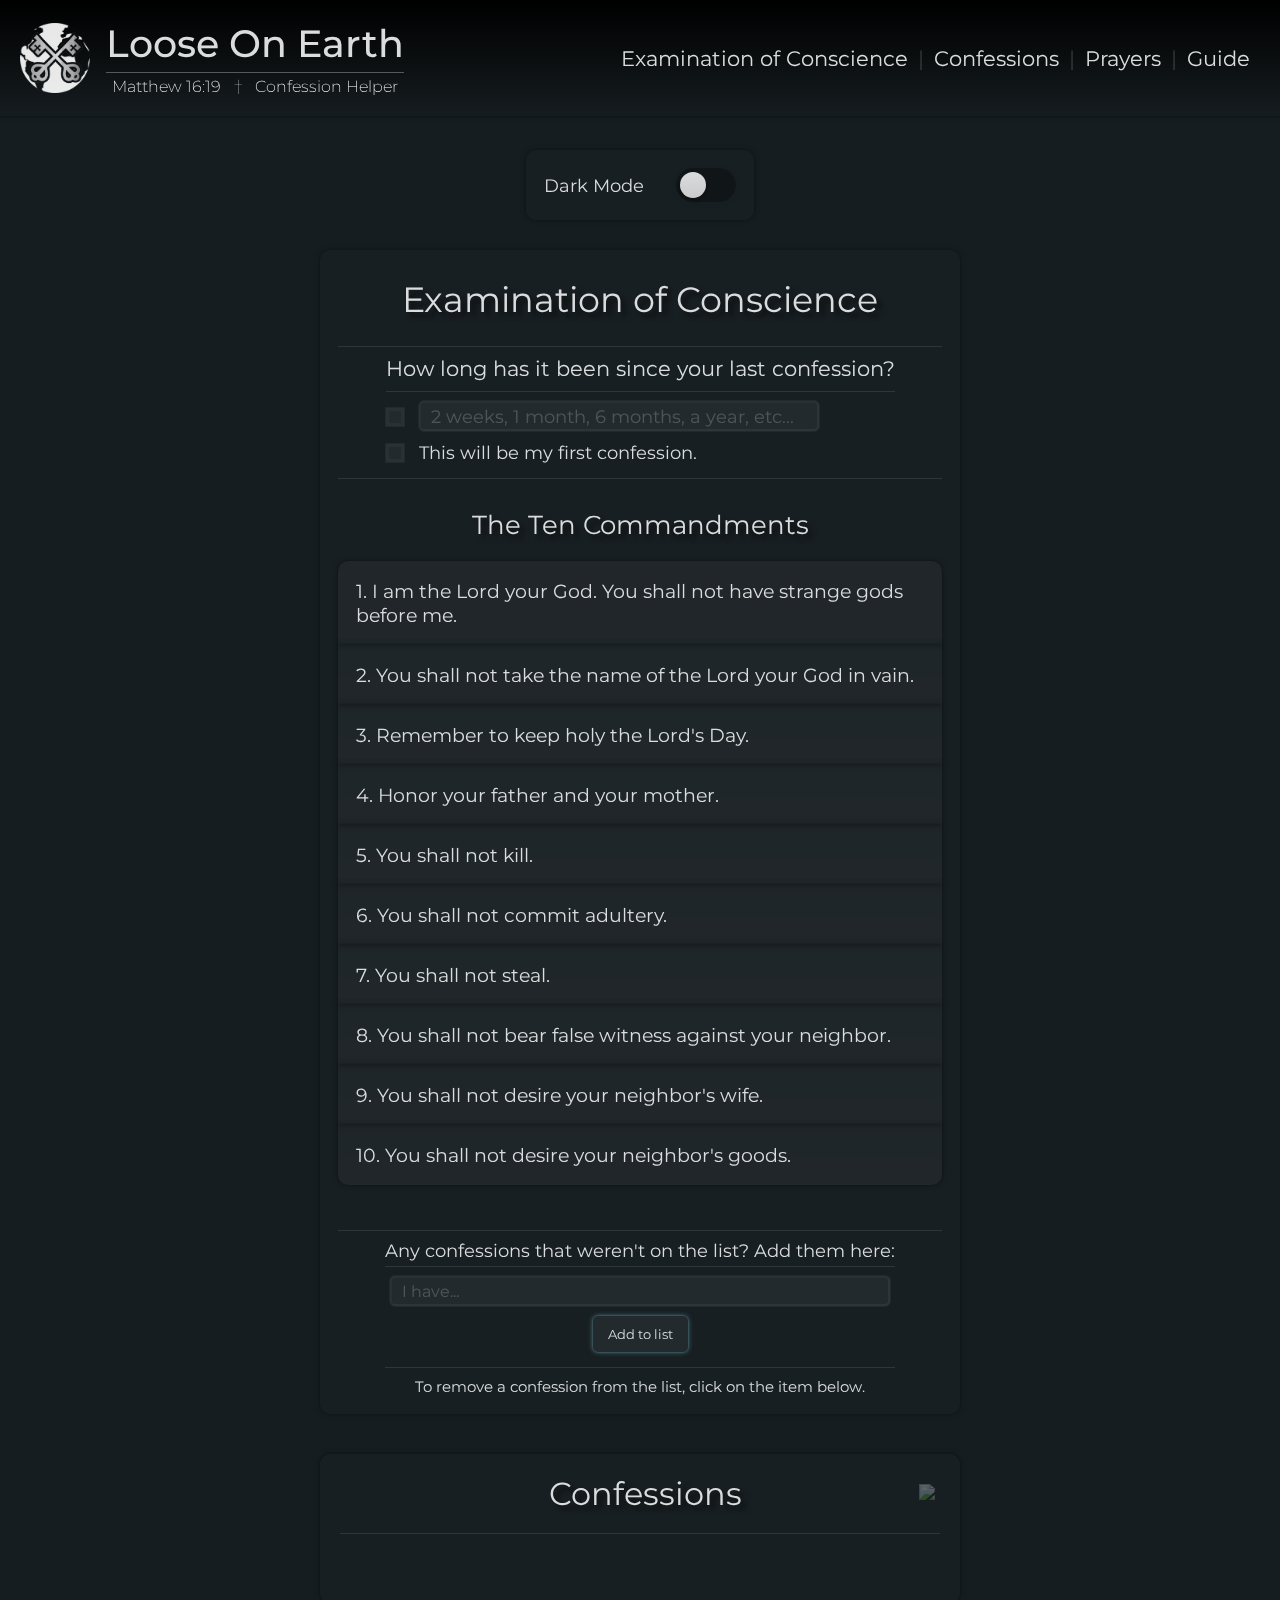
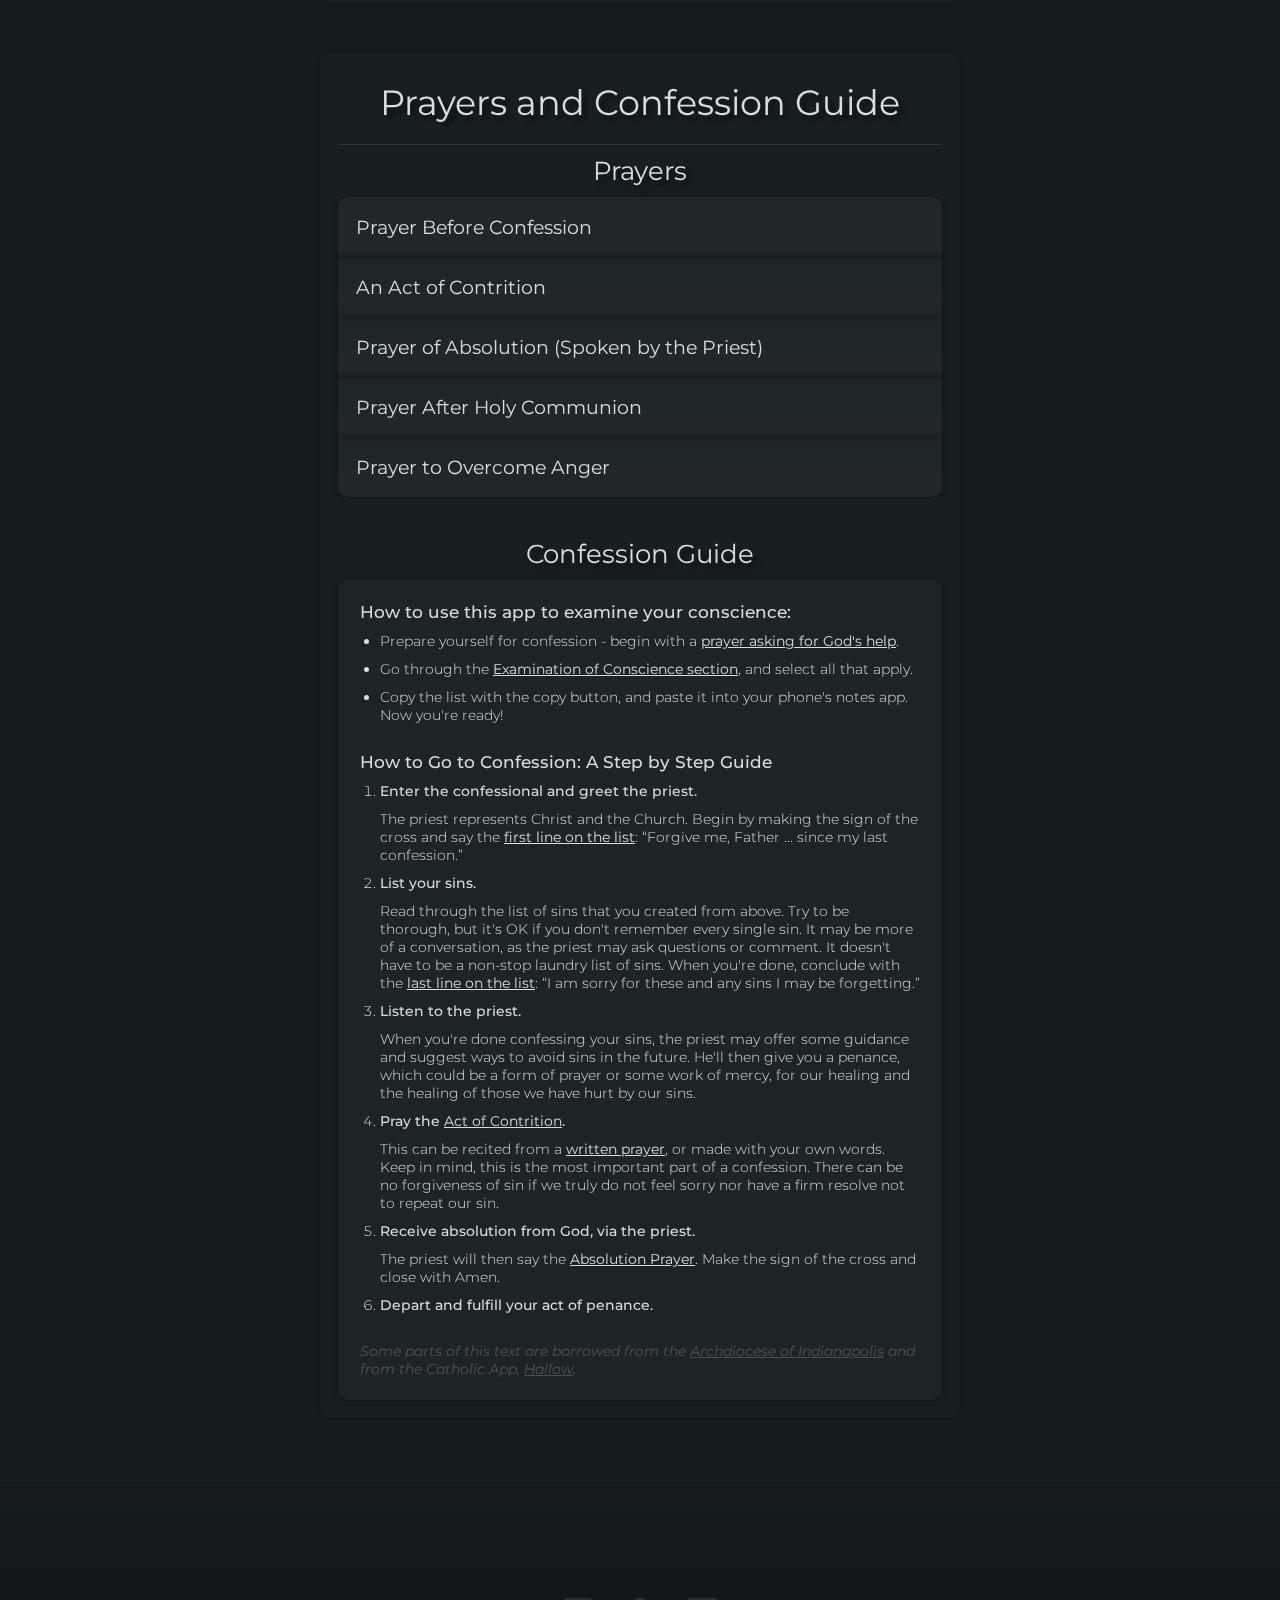
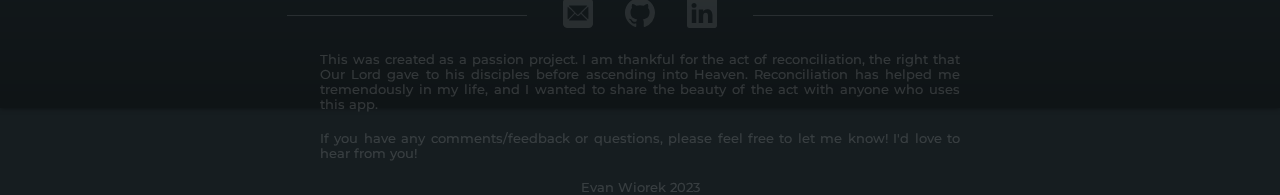
==== commit c51ab0f0: "update" ====
--- a/index.html
+++ b/index.html
@@ -32,7 +32,7 @@
                 <a href="#topofpage">
                     <div class="logo d-flex align-items-center gap-1">
                         <div class="logo-left d-flex align-items-center">
-                            <img src="./assets/logo.png" alt="Loose On Earth logo">
+                            <img src="./assets/logo-dark.png" alt="Loose On Earth logo" id="mobile-logo">
                         </div>
                         <div class="logo-right">
                             <h2>Loose On Earth</h2>
@@ -68,7 +68,7 @@
                 <a href="#topofpage">
                     <div class="logo d-flex align-items-center gap-1">
                         <div class="logo-left d-flex align-items-center">
-                            <img src="./assets/logo.png" alt="Loose On Earth Logo">
+                            <img src="./assets/logo-dark.png" alt="Loose On Earth Logo" id="desktop-logo">
                         </div>
                         <div class="logo-right">
                             <h2>Loose On Earth</h2>
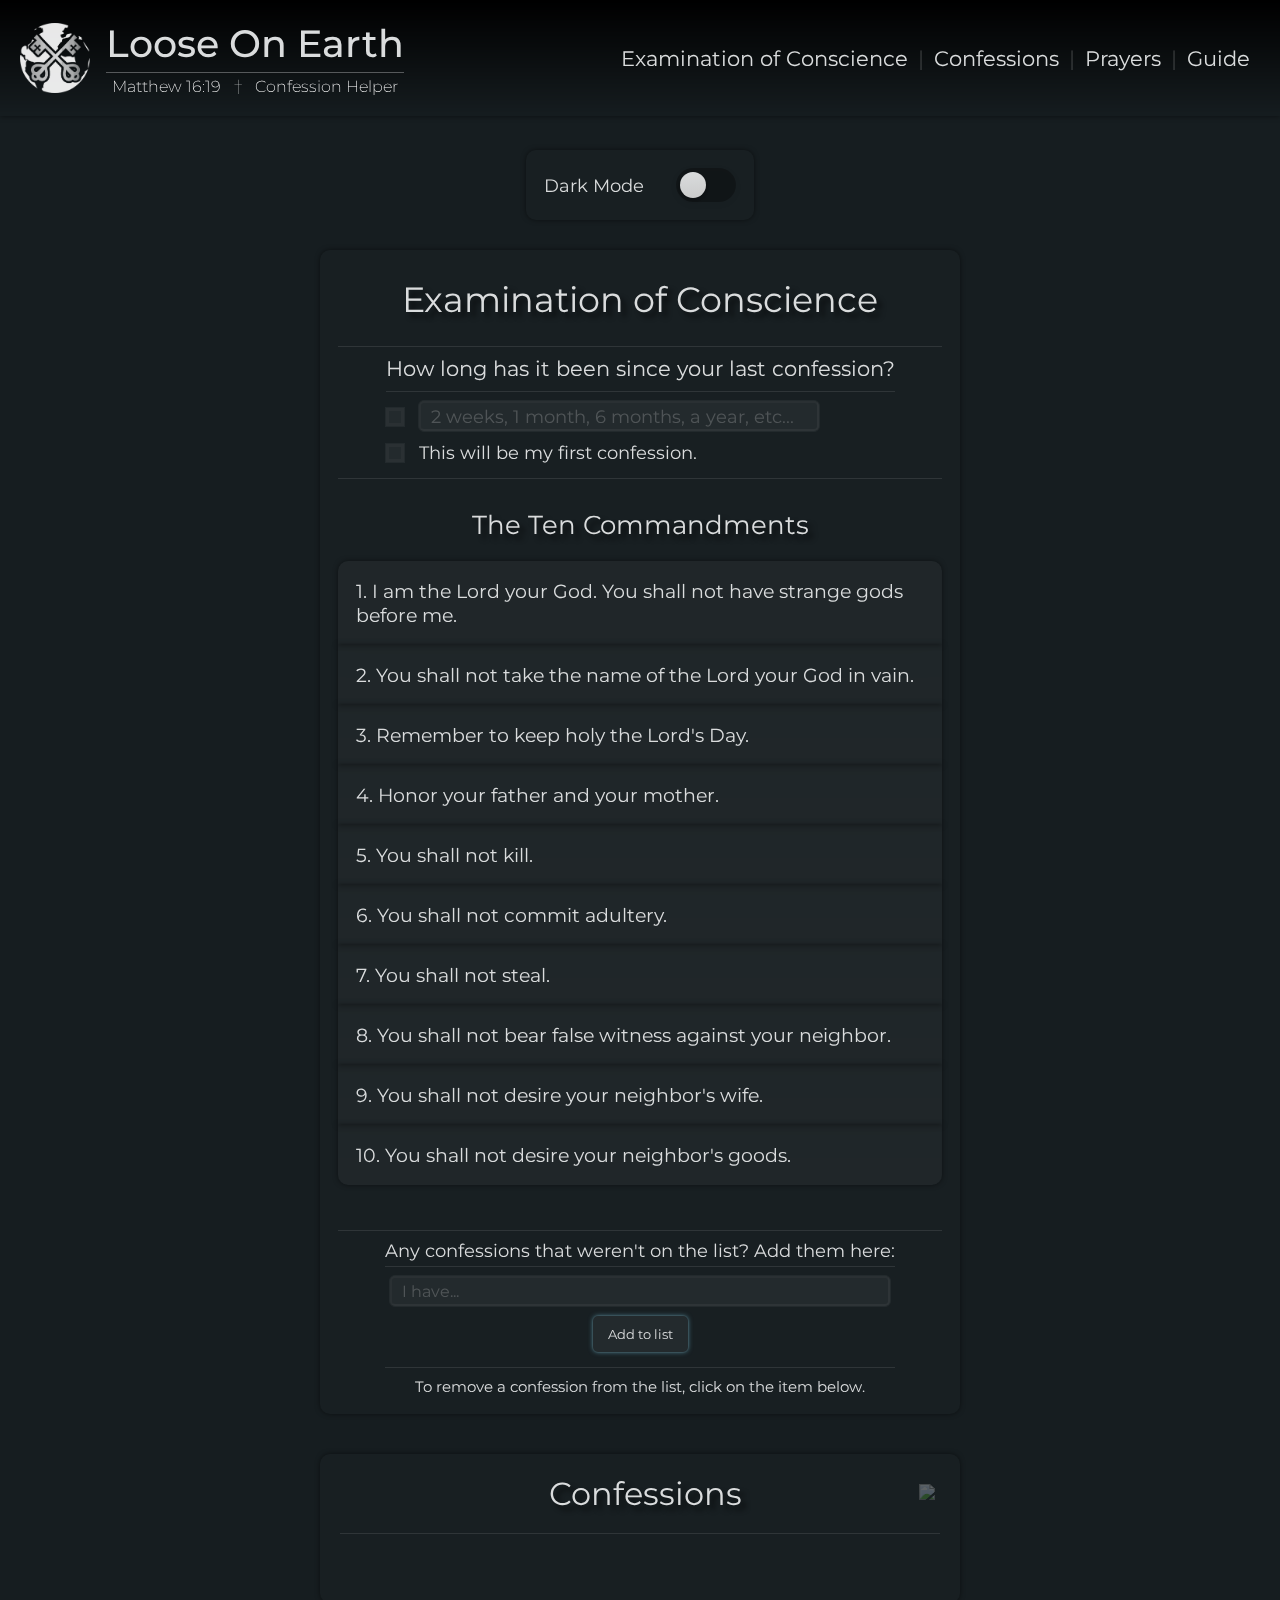
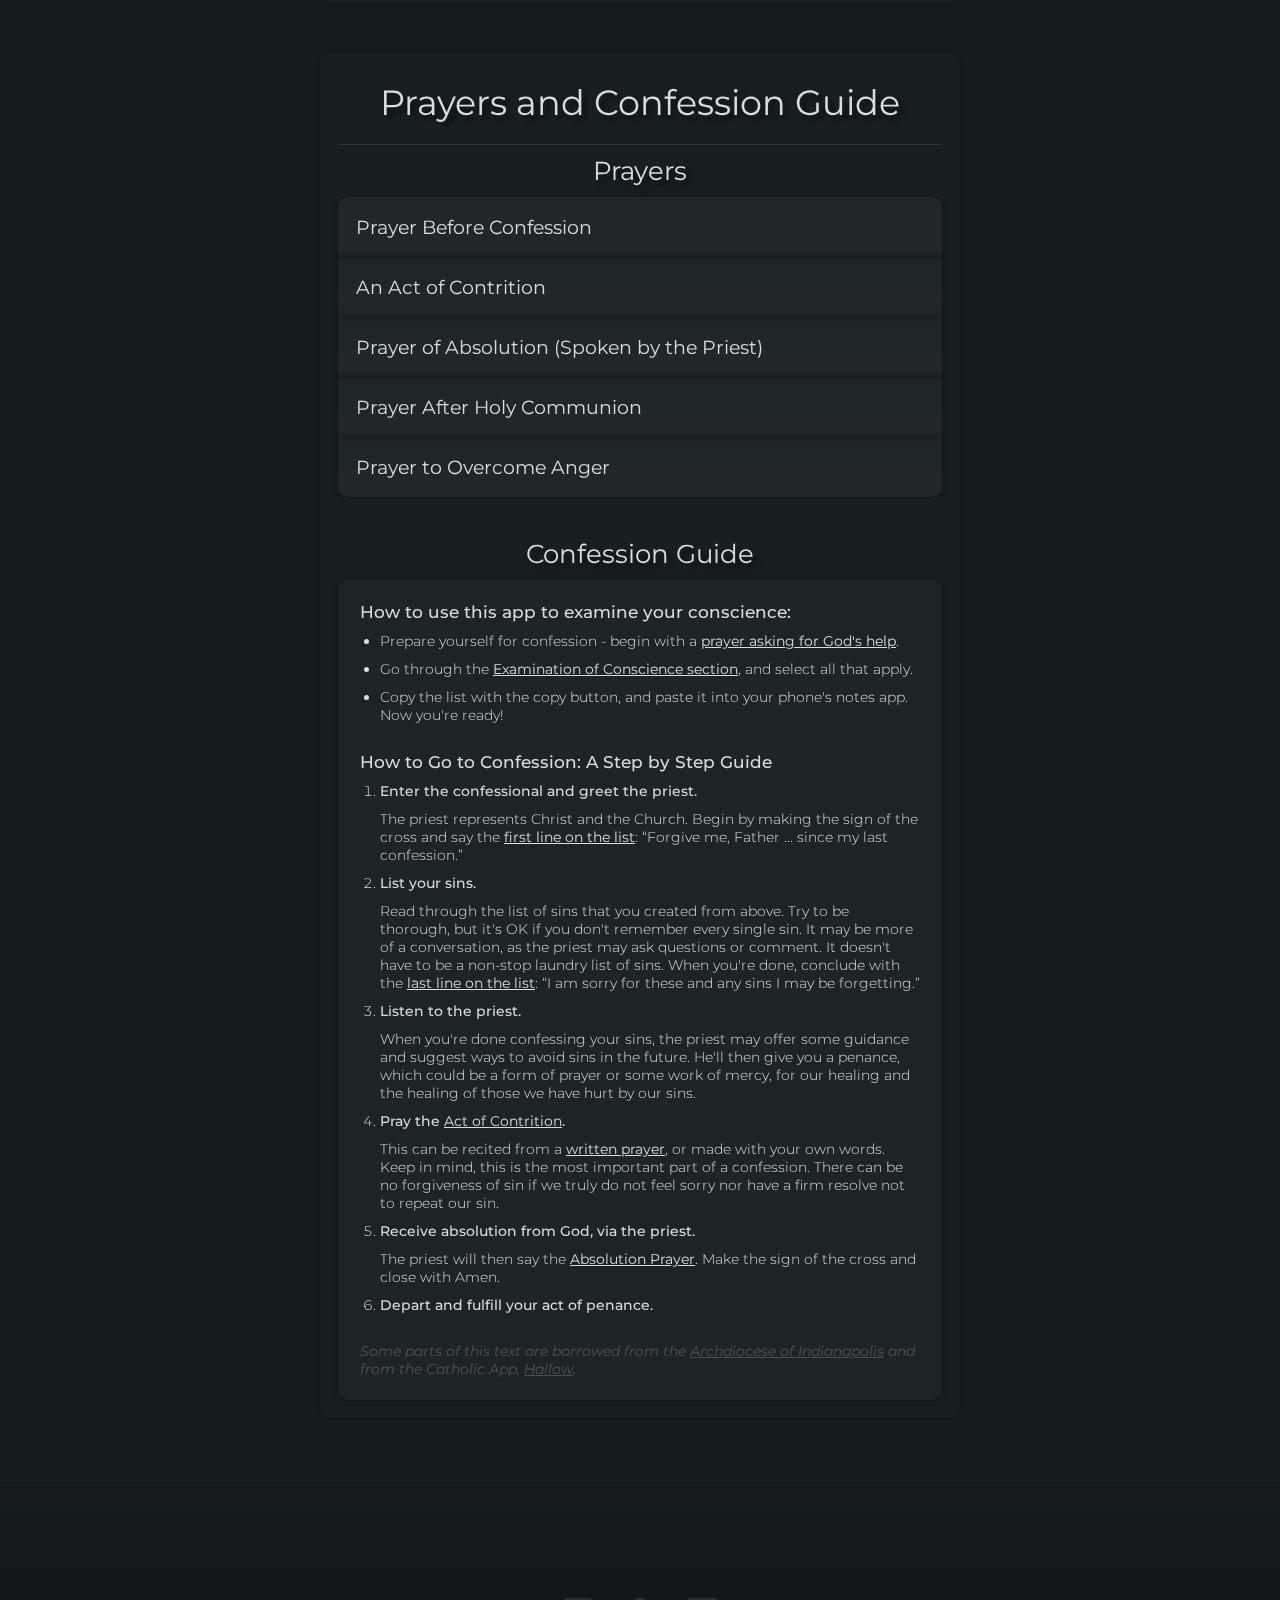
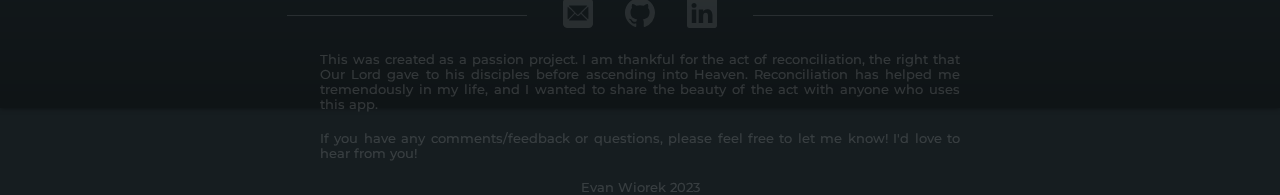
==== commit 69814d16: "update" ====
--- a/index.html
+++ b/index.html
@@ -11,8 +11,8 @@
     <title>Loose on Earth | Confession Helper</title>
     <meta property="og:title" content="Evan Wiorek" />
     <meta property="og:url" content="https://loose-on-earth.com/" />
-    <meta property="og:image" content="https://i.imgur.com/UdhQSaC.png" />
-    <link rel="icon" type="image/x-icon" href="/assets/favicon.ico">
+    <meta property="og:image" content="https://i.imgur.com/sqIiT97.png" />
+    <link rel="icon" type="image/x-icon" href="/assets/favicon-dark.ico" id="favicon">
     <link id="theme" rel="stylesheet" type="text/css" href="dark.css" />
     <link rel="stylesheet" href="universal-and-media.css">
 </head>
